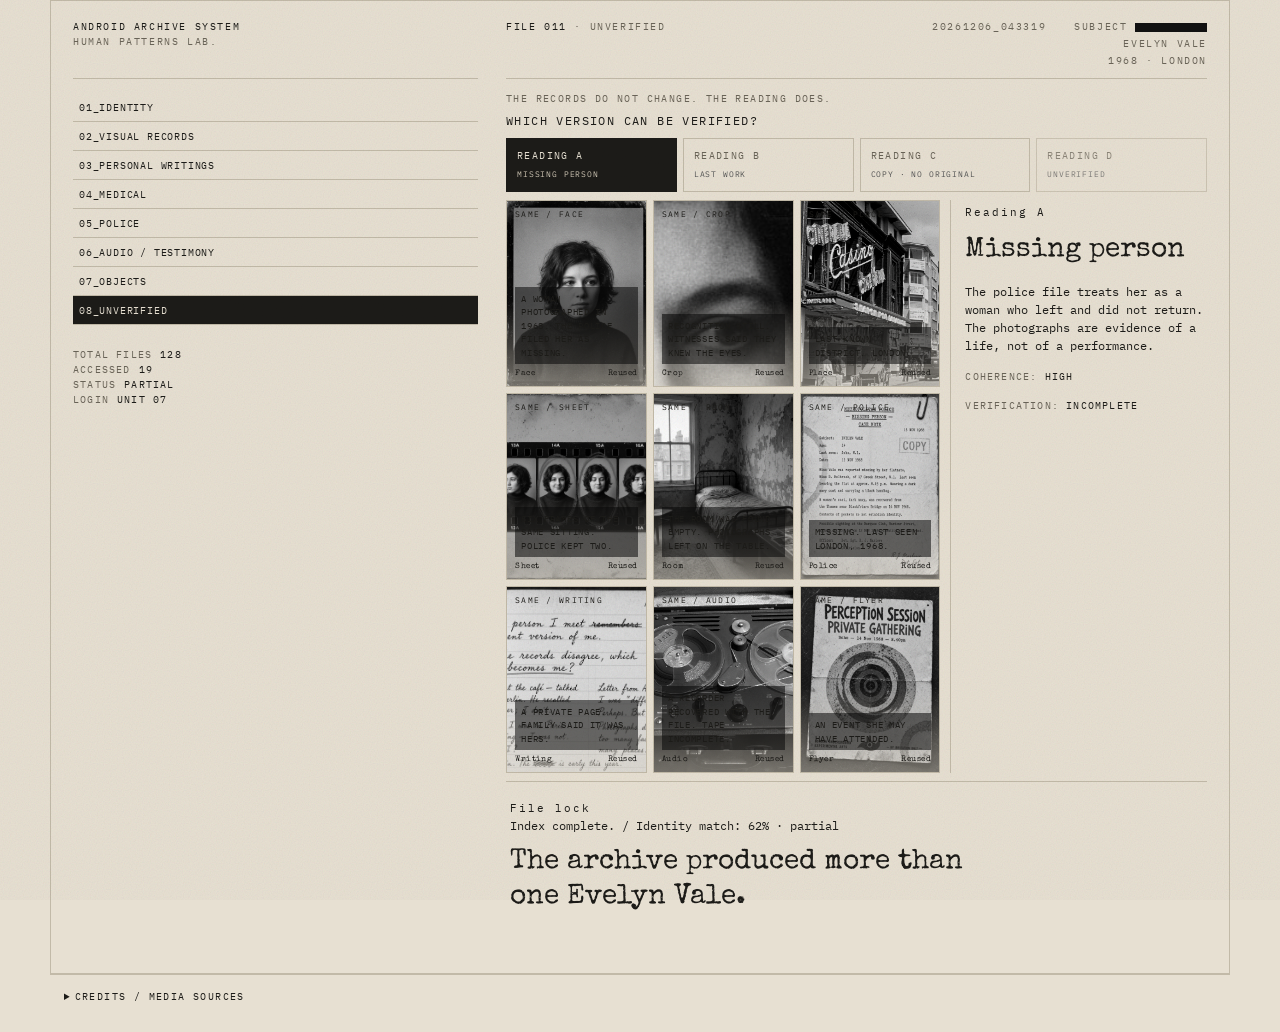
==== no-original.html @ 005a537e "Publish the Evelyn Vale 1968 archive in place of the old emotion protocol. Co-authored-by: Cursor <c" ====
<!DOCTYPE html>
<html lang="en">
  <head>
    <meta charset="UTF-8" />
    <meta name="viewport" content="width=device-width, initial-scale=1.0" />
    <title>FILE 011 — Unverified — Evelyn Vale</title>
    <link rel="preconnect" href="https://fonts.googleapis.com" />
    <link rel="preconnect" href="https://fonts.gstatic.com" crossorigin />
    <link
      href="https://fonts.googleapis.com/css2?family=Caveat:wght@500&family=IBM+Plex+Mono:wght@400;500&family=Special+Elite&display=swap"
      rel="stylesheet"
    />
    <link rel="stylesheet" href="css/style.css?v=7" />
  </head>
  <body class="page-none">
    <a class="skip" href="#main">Skip to unverified file</a>

    <main id="main" class="dossier">
      <header class="file-brand">
        <p>Android Archive System</p>
        <p>Human Patterns Lab.</p>
      </header>
      <header class="file-midhead">
        <p><span class="file-no">File 011</span> · Unverified</p>
        <p class="file-time" data-filestamp>20260921_000000</p>
      </header>
      <header class="file-righthead">
        <p>Subject <span class="redact" aria-hidden="true"></span></p>
        <p>Evelyn Vale</p>
        <p>1968 · London</p>
      </header>

      <nav class="file-nav" aria-label="Archive sections">
        <h1 class="visually-hidden">Unverified readings of Case 11, Evelyn Vale</h1>
        <ol>
          <li><a href="index.html">01_Identity</a></li>
          <li><a href="reconstruction.html#visual">02_Visual Records</a></li>
          <li><a href="reconstruction.html#writings">03_Personal Writings</a></li>
          <li><a href="reconstruction.html#medical">04_Medical</a></li>
          <li><a href="reconstruction.html#police">05_Police</a></li>
          <li><a href="reconstruction.html#audio">06_Audio / Testimony</a></li>
          <li><a href="reconstruction.html#objects">07_Objects</a></li>
          <li><a href="no-original.html" aria-current="page">08_Unverified</a></li>
        </ol>
        <dl class="file-meta">
          <div><dt>Total files</dt><dd>128</dd></div>
          <div><dt>Accessed</dt><dd>19</dd></div>
          <div><dt>Status</dt><dd>Partial</dd></div>
          <div><dt>Login</dt><dd>Unit 07</dd></div>
        </dl>
      </nav>

      <section class="memory-board" aria-label="Multiple readings of the same file">
        <p class="ask">
          The records do not change. The reading does.
          <strong>Which version can be verified?</strong>
        </p>

        <div class="paths" role="tablist" aria-label="File readings">
          <button type="button" class="path is-on" data-path="a" role="tab" aria-selected="true">
            Reading A
            <small>Missing person</small>
          </button>
          <button type="button" class="path" data-path="b" role="tab" aria-selected="false">
            Reading B
            <small>Last work</small>
          </button>
          <button type="button" class="path" data-path="c" role="tab" aria-selected="false">
            Reading C
            <small>Copy · no original</small>
          </button>
          <button type="button" class="path path--d" data-path="d" role="tab" aria-selected="false">
            Reading D
            <small>Unverified</small>
          </button>
        </div>

        <div class="same" data-same>
          <button type="button" class="shard" data-id="S-01" data-type="Portrait" data-a="A woman photographed in 1968. The police filed her as missing." data-b="A portrait used as a score. The sitting may have been the work." data-c="A print of a print. The first negative is not in the file." data-d="Identity match 62%. Partial. Not verified.">
            <span class="tag">Same / face</span>
            <img src="images/archive/evelyn-portrait.jpg" alt="The same 1968 identity portrait reused under every reading." />
            <span class="reading" data-reading></span>
            <span class="cap"><span>Face</span><span>Reused</span></span>
          </button>
          <button type="button" class="shard" data-id="S-02" data-type="Print crop" data-a="Recognition still. Witnesses said they knew the eyes." data-b="A crop from her own photograph. She may have chosen the frame." data-c="An optical sample. Not a gaze." data-d="Date confidence 69%. Partial.">
            <span class="tag">Same / crop</span>
            <img src="images/archive/evelyn-eye-r.jpg" alt="The same analog eye crop reused under every reading." />
            <span class="reading" data-reading></span>
            <span class="cap"><span>Crop</span><span>Reused</span></span>
          </button>
          <button type="button" class="shard" data-id="S-03" data-type="Place" data-a="Last known district. London." data-b="A street she used as a stage." data-c="A place attached to the file, not proven attached to her." data-d="Location filed. Presence unverified.">
            <span class="tag">Same / place</span>
            <img src="images/archive/london-street.jpg" alt="The same Soho street still reused under every reading." />
            <span class="reading" data-reading></span>
            <span class="cap"><span>Place</span><span>Reused</span></span>
          </button>
          <button type="button" class="shard" data-id="S-04" data-type="Contact sheet" data-a="Six frames of the same sitting. Police kept two." data-b="She circled the frames herself." data-c="Six copies. No original sitting confirmed." data-d="Source reliability mixed.">
            <span class="tag">Same / sheet</span>
            <img src="images/archive/contact-sheet.jpg" alt="Contact sheet of six analog frames, reused under every reading." />
            <span class="reading" data-reading></span>
            <span class="cap"><span>Sheet</span><span>Reused</span></span>
          </button>
          <button type="button" class="shard" data-id="S-05" data-type="Room still" data-a="The room was found empty. Photographs left on the table." data-b="The empty room is the last work." data-c="A room in the file. Occupancy not proven." data-d="Unverified. Do not close.">
            <span class="tag">Same / room</span>
            <img src="images/archive/empty-studio.jpg" alt="Empty room with scattered photographs, reused under every reading." />
            <span class="reading" data-reading></span>
            <span class="cap"><span>Room</span><span>Reused</span></span>
          </button>
          <button type="button" class="shard" data-id="S-06" data-type="Police note" data-a="Missing. Last seen London, 1968." data-b="The report is another audience." data-c="A form that names a woman the archive cannot hold." data-d="Record consistency 41%. Contradictory.">
            <span class="tag">Same / police</span>
            <img src="images/archive/police-report.jpg" alt="The same police note reused under every reading." />
            <span class="reading" data-reading></span>
            <span class="cap"><span>Police</span><span>Reused</span></span>
          </button>
          <button type="button" class="shard" data-id="S-07" data-type="Diary" data-a="A private page. Family said it was hers." data-b="Instructions, not a confession." data-c="Handwriting attributed. Not matched." data-d="Testimony conflict. Unresolved.">
            <span class="tag">Same / writing</span>
            <img src="images/archive/diary-page.jpg" alt="The same diary fragment reused under every reading." />
            <span class="reading" data-reading></span>
            <span class="cap"><span>Writing</span><span>Reused</span></span>
          </button>
          <button type="button" class="shard" data-id="S-08" data-type="Audio object" data-a="A recorder recovered with the file. Tape incomplete." data-b="She left the machine running." data-c="An object. Not a voice confirmed as hers." data-d="Source unverified.">
            <span class="tag">Same / audio</span>
            <img src="images/archive/tape-recorder.jpg" alt="Tape recorder filed as an audio object, reused under every reading." />
            <span class="reading" data-reading></span>
            <span class="cap"><span>Audio</span><span>Reused</span></span>
          </button>
          <button type="button" class="shard" data-id="S-09" data-type="Flyer" data-a="An event she may have attended." data-b="The notice of the last performance." data-c="Printed matter. Author unknown." data-d="Verification status: incomplete.">
            <span class="tag">Same / flyer</span>
            <img src="images/archive/event-flyer.jpg" alt="The same event flyer reused under every reading." />
            <span class="reading" data-reading></span>
            <span class="cap"><span>Flyer</span><span>Reused</span></span>
          </button>
        </div>

        <article class="model-copy" data-model>
          <h2>Reading A</h2>
          <p class="title">Missing person</p>
          <p data-model-body>
            The police file treats her as a woman who left and did not return. The photographs are evidence of a life, not of a performance.
          </p>
          <p class="stat">Coherence: <span>High</span></p>
          <p class="stat">Verification: <span>Incomplete</span></p>
        </article>

        <aside class="readout" data-readout hidden>
          <button type="button" class="readout-close">Close</button>
          <p class="readout-status" data-status></p>
          <div class="readout-body" data-body></div>
        </aside>

        <section class="reveal" data-reveal>
          <h2>File lock</h2>
          <p data-line="0">Waiting…</p>
          <p class="big" data-line="1" hidden>The archive produced more than one Evelyn Vale.</p>
          <p class="after" data-line="2" hidden>None can be verified as the original.</p>
          <p class="last" data-line="3" hidden>The subject can be indexed. The subject cannot yet be verified.</p>
          <p class="continue" data-line="4" hidden>
            <a href="index.html">Return → Identity</a>
          </p>
        </section>
      </section>
    </main>

    <footer class="site-footer dossier-foot">
      <details>
        <summary>Credits / media sources</summary>
        <p>The same historical fragments appear under every reading on purpose. Case 11 remains unverified.</p>
        <ul class="credits-list">
          <li>Portrait, contact sheet, diary, police note, flyer, empty room: project originals for fictional Case 11.</li>
          <li>Street: Old Compton Street, Soho, 1960 — Métneki János dr. / Fortepan, CC BY-SA 3.0.</li>
          <li>Tape recorder, c. 1960 — Daderot, Wisconsin Historical Museum, Wikimedia Commons, CC0 1.0.</li>
        </ul>
      </details>
    </footer>
    <script src="js/script.js?v=7"></script>
  </body>
</html>
---- css/style.css ----
/* CASE 11 — analog archive examined by a future unit. */

:root {
  --bg: #080808;
  --ink: #d8d4cc;
  --dim: #7a766e;
  --line: #1c1c1c;
  --paper: #cfc6b4;
  --cyan: #7aa8b0;
  --alert: #b45a4e;
  --sys: "IBM Plex Mono", ui-monospace, Menlo, monospace;
  --doc: "EB Garamond", "Times New Roman", serif;
  --type: "Special Elite", "Courier New", monospace;
}

*,
*::before,
*::after {
  box-sizing: border-box;
}

html {
  scroll-behavior: smooth;
}

body {
  margin: 0;
  min-height: 100vh;
  background: var(--bg);
  color: var(--ink);
  font-family: var(--sys);
  font-size: 12px;
  line-height: 1.5;
}

.page-archive,
.page-recon,
.page-none {
  --bg: #e7e0d2;
  --ink: #1c1b18;
  --dim: #6a6458;
  --line: #c2baa8;
  --cyan: #1c1b18;
  --alert: #2a2a2a;
  --hand: "Caveat", "Segoe Script", cursive;
  background: var(--bg);
  color: var(--ink);
}

.page-archive a,
.page-recon a,
.page-none a {
  color: var(--ink);
}

img {
  max-width: 100%;
  display: block;
}

a {
  color: var(--cyan);
  text-decoration: none;
}

a:hover {
  text-decoration: underline;
  text-underline-offset: 0.2em;
}

h1,
h2,
h3,
p,
ol,
ul,
figure {
  margin: 0;
}

.skip {
  position: absolute;
  left: -999px;
}

.skip:focus {
  left: 8px;
  top: 8px;
  z-index: 40;
  background: var(--bg);
  color: var(--cyan);
  padding: 6px;
}

.visually-hidden {
  position: absolute;
  width: 1px;
  height: 1px;
  overflow: hidden;
  clip: rect(0 0 0 0);
}

/* System chrome */
.aru {
  display: flex;
  flex-wrap: wrap;
  justify-content: space-between;
  align-items: baseline;
  gap: 8px 20px;
  padding: 8px 14px;
  border-bottom: 1px solid var(--line);
  font-size: 10px;
  letter-spacing: 0.18em;
  text-transform: uppercase;
  color: var(--dim);
}

.aru nav {
  display: flex;
  gap: 16px;
}

.aru nav a {
  color: var(--dim);
}

.aru nav a[aria-current="page"] {
  color: var(--cyan);
}

.dot {
  width: 5px;
  height: 5px;
  border-radius: 50%;
  background: var(--alert);
  display: inline-block;
}

.shell {
  display: grid;
  grid-template-columns: 200px minmax(0, 1fr);
  min-height: calc(100vh - 37px);
}

/* Persistent storyline */
.spine {
  margin: 0;
  padding: 22px 14px 40px 22px;
  border-right: 1px solid var(--line);
  list-style: none;
  font-size: 9px;
  letter-spacing: 0.16em;
  text-transform: uppercase;
  color: var(--dim);
}

.spine li {
  position: relative;
  margin: 0 0 0.95em;
  padding-left: 2px;
}

.spine li::before {
  content: "";
  position: absolute;
  left: -13px;
  top: 0.4em;
  width: 5px;
  height: 5px;
  border-radius: 50%;
  background: #2a2a2a;
}

.spine .is-done {
  color: var(--ink);
}

.spine .is-done::before {
  background: var(--cyan);
}

.spine .is-now {
  color: var(--cyan);
}

.spine .is-now::before {
  background: var(--cyan);
  box-shadow: 0 0 0 3px rgba(122, 168, 176, 0.16);
}

.spine .is-lock {
  opacity: 0.28;
}

.spine .is-lock::before {
  background: transparent;
  border: 1px solid #44555a;
}

.spine .fork {
  display: grid;
  grid-template-columns: 1fr;
  gap: 0.35em;
  margin: 0.8em 0 0.4em 10px;
}

.spine .fork li {
  margin: 0;
}

.page-none .spine .fork {
  margin-left: 6px;
}

.hint {
  display: none;
  position: absolute;
  left: 16px;
  top: 1.5em;
  z-index: 6;
  padding: 4px 6px;
  background: #0e0e0e;
  border: 1px solid #2a2a2a;
  color: var(--dim);
  letter-spacing: 0.14em;
  white-space: nowrap;
}

.spine .is-lock:hover .hint,
.spine .is-lock:focus-visible .hint {
  display: block;
}

/* Archive objects */
.shard {
  position: relative;
  display: block;
  width: 100%;
  height: 100%;
  padding: 0;
  margin: 0;
  border: 1px solid #1f1f1f;
  background: #0b0b0b;
  overflow: hidden;
  cursor: pointer;
  font: inherit;
  color: inherit;
  text-align: left;
}

.shard img {
  width: 100%;
  height: 100%;
  object-fit: cover;
}

.shard .tag,
.shard .cap {
  position: absolute;
  z-index: 2;
  pointer-events: none;
  font-size: 8px;
  letter-spacing: 0.16em;
  text-transform: uppercase;
  color: rgba(232, 228, 220, 0.78);
  text-shadow: 0 1px 8px #000;
}

.shard .tag {
  top: 7px;
  left: 8px;
  color: var(--cyan);
}

.shard .cap {
  left: 8px;
  right: 8px;
  bottom: 7px;
  display: flex;
  justify-content: space-between;
  font-family: var(--type);
  letter-spacing: 0.06em;
  text-transform: none;
  color: var(--paper);
}

.shard::after {
  content: "";
  position: absolute;
  inset: 0;
  background: linear-gradient(to top, rgba(0, 0, 0, 0.55), transparent 42%);
  pointer-events: none;
}

.shard.is-on {
  border-color: rgba(122, 168, 176, 0.55);
  z-index: 5;
}

.paper img {
  object-fit: cover;
  background: #d9d0be;
}

/* Floating annotation */
.readout {
  position: absolute;
  z-index: 12;
  width: min(300px, 84vw);
  padding: 14px 14px 16px;
  background: rgba(8, 8, 8, 0.94);
  border: 1px solid rgba(122, 168, 176, 0.28);
  color: var(--ink);
}

.readout[hidden] {
  display: none;
}

.readout--right {
  right: 18px;
  top: 18%;
}

.readout--left {
  left: 18px;
  top: 22%;
}

.readout-close {
  position: absolute;
  top: 8px;
  right: 8px;
  font-family: var(--sys);
  font-size: 9px;
  letter-spacing: 0.16em;
  text-transform: uppercase;
  color: var(--dim);
  background: transparent;
  border: 0;
  cursor: pointer;
}

.readout-status {
  min-height: 1.4em;
  font-size: 10px;
  letter-spacing: 0.16em;
  text-transform: uppercase;
  color: var(--cyan);
}

.readout-body {
  margin-top: 10px;
  font-size: 11px;
}

.readout-body p {
  margin-top: 0.5em;
}

.readout-body .meta {
  color: var(--dim);
  letter-spacing: 0.12em;
  text-transform: uppercase;
  font-size: 9px;
}

.readout-body .meta span {
  color: var(--ink);
}

.readout-body .quote {
  font-family: var(--doc);
  font-size: 15px;
  font-style: italic;
  color: var(--paper);
  letter-spacing: 0;
  text-transform: none;
}

.readout-body .warn {
  color: var(--alert);
  letter-spacing: 0.14em;
  text-transform: uppercase;
  font-size: 10px;
}

.cursor {
  display: inline-block;
  color: var(--cyan);
  animation: blink 1.15s steps(1) infinite;
}

@keyframes blink {
  50% {
    opacity: 0;
  }
}

/* PAGE 1 — ARCHIVE : stable 12-col catalog */
.page-archive .catalog {
  position: relative;
  display: grid;
  grid-template-columns: repeat(12, minmax(0, 1fr));
  grid-auto-rows: minmax(92px, auto);
  gap: 3px;
  padding: 10px 12px 28px;
}

.ident {
  grid-column: 1 / -1;
  display: grid;
  grid-template-columns: minmax(0, 1.1fr) minmax(0, 1.4fr);
  gap: 18px 28px;
  padding: 8px 8px 18px;
  border-bottom: 1px solid var(--line);
  margin-bottom: 8px;
}

.ident h2 {
  font-family: var(--sys);
  font-size: 11px;
  font-weight: 400;
  letter-spacing: 0.22em;
  color: var(--cyan);
}

.ident .name {
  margin-top: 8px;
  font-family: var(--doc);
  font-size: 42px;
  font-weight: 500;
  letter-spacing: 0.04em;
  color: #eeeae2;
}

.ident .file {
  margin-top: 8px;
  color: var(--dim);
  letter-spacing: 0.12em;
  text-transform: uppercase;
  font-size: 10px;
}

.ident .sys-copy {
  max-width: 420px;
}

.ident .sys-copy p + p {
  margin-top: 0.75em;
}

.counts {
  margin-top: 10px;
  color: var(--cyan);
  letter-spacing: 0.1em;
  text-transform: uppercase;
  font-size: 10px;
}

.a-portrait {
  grid-column: 1 / 4;
  grid-row: span 5;
}

.a-contact {
  grid-column: 4 / 8;
  grid-row: span 3;
}

.a-eye {
  grid-column: 8 / 10;
  grid-row: span 3;
}

.a-street {
  grid-column: 10 / 13;
  grid-row: span 3;
}

.note-assume {
  grid-column: 4 / 8;
  grid-row: span 2;
  padding: 12px 10px;
  color: var(--dim);
}

.note-assume h2,
.note-index h2,
.note-end h2 {
  font-size: 10px;
  font-weight: 400;
  letter-spacing: 0.18em;
  text-transform: uppercase;
  color: var(--cyan);
  margin-bottom: 8px;
}

.a-ticket {
  grid-column: 8 / 10;
  grid-row: span 2;
}

.a-diary {
  grid-column: 10 / 13;
  grid-row: span 3;
}

.a-medical {
  grid-column: 1 / 4;
  grid-row: span 4;
}

.a-police {
  grid-column: 4 / 7;
  grid-row: span 4;
}

.a-flyer {
  grid-column: 7 / 10;
  grid-row: span 4;
}

.a-film {
  grid-column: 10 / 13;
  grid-row: span 3;
}

.a-tape {
  grid-column: 1 / 3;
  grid-row: span 3;
}

.a-match {
  grid-column: 3 / 5;
  grid-row: span 3;
}

.a-hand {
  grid-column: 5 / 8;
  grid-row: span 3;
}

.a-room {
  grid-column: 8 / 11;
  grid-row: span 3;
}

.a-later {
  grid-column: 11 / 13;
  grid-row: span 3;
}

.note-index {
  grid-column: 1 / 7;
  padding: 16px 8px 8px;
}

.note-end {
  grid-column: 7 / 13;
  padding: 16px 8px 8px;
}

.continue {
  margin-top: 14px;
  letter-spacing: 0.16em;
  text-transform: uppercase;
  font-size: 10px;
}

/* PAGE 2 — RECONSTRUCTION : 14-col overlapping night */
.page-recon .shell {
  grid-template-columns: 188px minmax(0, 1fr);
}

.page-recon .night {
  position: relative;
  display: grid;
  grid-template-columns: repeat(14, minmax(0, 1fr));
  grid-template-rows: repeat(34, minmax(0, 1fr));
  height: calc(100vh - 37px);
  min-height: 680px;
  padding: 8px 12px 10px;
}

.sys-live {
  grid-column: 1 / 10;
  grid-row: 1 / span 2;
  align-self: end;
  color: var(--cyan);
  letter-spacing: 0.18em;
  text-transform: uppercase;
  font-size: 10px;
}

.sys-live strong {
  display: block;
  margin-top: 4px;
  font-weight: 400;
  color: var(--ink);
  font-size: 13px;
}

.clockline {
  grid-column: 1 / -1;
  grid-row: 3 / span 3;
  z-index: 2;
  display: flex;
  flex-wrap: wrap;
  gap: 2px 16px;
  align-content: start;
  border-left: 0;
  border-bottom: 1px solid rgba(122, 168, 176, 0.2);
  padding: 6px 4px 8px;
  margin: 0;
  list-style: none;
  font-size: 9px;
  letter-spacing: 0.12em;
  text-transform: uppercase;
  color: var(--dim);
}

.clockline li {
  list-style: none;
  margin: 0;
}

.clockline .t {
  color: var(--cyan);
}

.r-flyer {
  grid-column: 1 / 4;
  grid-row: 7 / span 8;
  transform: rotate(-1deg);
}

.r-ticket {
  grid-column: 4 / 7;
  grid-row: 7 / span 6;
}

.r-coat {
  grid-column: 9 / 13;
  grid-row: 7 / span 9;
  transform: rotate(0.8deg);
}

.r-hand {
  grid-column: 12 / 15;
  grid-row: 12 / span 7;
}

.r-wit-a {
  grid-column: 1 / 4;
  grid-row: 16 / span 8;
}

.r-wit-b {
  grid-column: 4 / 7;
  grid-row: 16 / span 8;
  border-color: rgba(180, 90, 78, 0.35);
}

.r-map {
  grid-column: 8 / 12;
  grid-row: 16 / span 8;
}

.r-room {
  grid-column: 12 / 15;
  grid-row: 20 / span 8;
}

.r-diary {
  grid-column: 1 / 5;
  grid-row: 25 / span 8;
}

.r-letter {
  grid-column: 5 / 8;
  grid-row: 26 / span 7;
}

.r-medical {
  grid-column: 8 / 12;
  grid-row: 25 / span 8;
}

.r-police {
  grid-column: 12 / 15;
  grid-row: 29 / span 5;
}

.hypo {
  grid-column: 8 / 13;
  grid-row: 33 / span 2;
  color: var(--dim);
  letter-spacing: 0.14em;
  text-transform: uppercase;
  font-size: 9px;
  align-self: center;
}

.hypo span {
  color: var(--cyan);
  opacity: 0.45;
  margin-right: 12px;
}

.recon-end {
  padding: 18px 18px 8px;
}

.recon-end h2 {
  font-size: 11px;
  font-weight: 400;
  letter-spacing: 0.16em;
  text-transform: uppercase;
  color: var(--alert);
  margin-bottom: 8px;
}

.recon-end p {
  max-width: 420px;
  color: var(--dim);
}

/* PAGE 3 — NO ORIGINAL : 4-track unstable grid */
.page-none .shell {
  grid-template-columns: 200px minmax(0, 1fr);
}

.page-none .forked {
  position: relative;
  display: grid;
  grid-template-columns: repeat(12, minmax(0, 1fr));
  grid-template-rows: auto auto minmax(220px, 1fr) auto;
  gap: 10px 8px;
  padding: 12px 14px 24px;
}

.ask {
  grid-column: 1 / -1;
  color: var(--dim);
  letter-spacing: 0.14em;
  text-transform: uppercase;
  font-size: 10px;
}

.ask strong {
  display: block;
  margin-top: 6px;
  color: var(--ink);
  font-size: 12px;
  font-weight: 400;
}

.paths {
  grid-column: 1 / -1;
  display: grid;
  grid-template-columns: repeat(4, minmax(0, 1fr));
  gap: 6px;
}

.path {
  padding: 10px 10px 12px;
  border: 1px solid #222;
  background: transparent;
  color: var(--dim);
  font-family: var(--sys);
  font-size: 10px;
  letter-spacing: 0.14em;
  text-transform: uppercase;
  text-align: left;
  cursor: pointer;
}

.path small {
  display: block;
  margin-top: 6px;
  color: #555;
  letter-spacing: 0.1em;
}

.path.is-on {
  border-color: rgba(122, 168, 176, 0.5);
  color: var(--cyan);
}

.path.is-on small {
  color: var(--ink);
}

.path--d {
  opacity: 0.72;
}

.same {
  grid-column: 1 / 8;
  display: grid;
  grid-template-columns: repeat(5, minmax(0, 1fr));
  grid-template-rows: repeat(2, minmax(140px, 1fr));
  gap: 4px;
}

.same .shard .reading {
  position: absolute;
  left: 8px;
  right: 8px;
  bottom: 22px;
  z-index: 3;
  font-size: 9px;
  letter-spacing: 0.08em;
  text-transform: uppercase;
  color: var(--cyan);
  pointer-events: none;
  background: rgba(8, 8, 8, 0.55);
  padding: 5px 6px;
}

.model-copy {
  grid-column: 8 / 13;
  padding: 8px 8px 0 16px;
  border-left: 1px solid var(--line);
}

.model-copy h2 {
  font-size: 11px;
  font-weight: 400;
  letter-spacing: 0.18em;
  color: var(--cyan);
}

.model-copy .title {
  margin: 8px 0 12px;
  font-family: var(--doc);
  font-size: 28px;
  color: #eeeae2;
}

.model-copy p + p {
  margin-top: 0.8em;
}

.model-copy .stat {
  margin-top: 14px;
  color: var(--dim);
  letter-spacing: 0.12em;
  text-transform: uppercase;
  font-size: 10px;
}

.model-copy .stat span {
  color: var(--ink);
}

.reveal {
  grid-column: 1 / -1;
  padding: 28px 4px 8px;
  min-height: 180px;
}

.reveal h2 {
  font-size: 11px;
  font-weight: 400;
  letter-spacing: 0.18em;
  color: var(--cyan);
}

.reveal .big {
  margin-top: 10px;
  font-family: var(--doc);
  font-size: 28px;
  line-height: 1.25;
  max-width: 18em;
  color: #eeeae2;
}

.reveal .after {
  margin-top: 16px;
  color: var(--alert);
  letter-spacing: 0.14em;
  text-transform: uppercase;
}

.reveal .last {
  margin-top: 18px;
  max-width: 22em;
  font-family: var(--doc);
  font-size: 18px;
  color: var(--paper);
}

/* Footer */
.site-footer {
  padding: 14px 14px 28px;
  border-top: 1px solid var(--line);
  font-size: 10px;
  color: var(--dim);
}

.site-footer summary {
  cursor: pointer;
  letter-spacing: 0.14em;
  text-transform: uppercase;
  color: var(--ink);
}

.credits-list {
  margin: 10px 0 0;
  padding-left: 1.1em;
  max-width: 720px;
}

.credits-list li {
  margin: 0.45em 0;
}

/* PAGE 1 — scanned dossier */
.page-archive {
  position: relative;
}

.page-archive::before,
.page-recon::before,
.page-none::before {
  content: "";
  position: fixed;
  inset: 0;
  pointer-events: none;
  z-index: 20;
  opacity: 0.22;
  mix-blend-mode: multiply;
  background-image: url("data:image/svg+xml;utf8,<svg xmlns='http://www.w3.org/2000/svg' width='140' height='140'><filter id='n'><feTurbulence type='fractalNoise' baseFrequency='0.85' numOctaves='2' stitchTiles='stitch'/></filter><rect width='100%' height='100%' filter='url(%23n)' opacity='0.55'/></svg>");
}

.access {
  position: fixed;
  inset: 0;
  z-index: 30;
  display: flex;
  align-items: center;
  justify-content: center;
  background: #e7e0d2;
  font-size: 12px;
  letter-spacing: 0.22em;
  text-transform: uppercase;
}

.access[hidden] {
  display: none;
}

.dossier {
  position: relative;
  z-index: 1;
  display: grid;
  grid-template-columns: minmax(200px, 0.85fr) minmax(0, 1.55fr) minmax(230px, 1fr);
  grid-template-rows: auto 1fr;
  align-items: start;
  column-gap: 28px;
  row-gap: 10px;
  max-width: 1180px;
  min-height: calc(100vh - 52px);
  margin: 0 auto;
  padding: 18px 22px 12px;
  border: 1px solid var(--line);
}

.file-brand,
.file-midhead,
.file-righthead {
  font-size: 10px;
  letter-spacing: 0.16em;
  text-transform: uppercase;
  color: var(--dim);
}

.file-brand p:first-child {
  color: var(--ink);
}

.file-midhead,
.file-righthead {
  display: flex;
  justify-content: space-between;
  align-items: baseline;
  gap: 12px;
}

.file-righthead {
  flex-direction: column;
  align-items: flex-end;
  gap: 2px;
  text-align: right;
}

.file-no {
  color: var(--ink);
}

.file-nav {
  border-top: 1px solid var(--line);
  padding-top: 14px;
}

.file-nav ol {
  list-style: none;
  padding: 0;
  margin: 0 0 22px;
  font-size: 10px;
  letter-spacing: 0.08em;
  text-transform: uppercase;
}

.file-nav li {
  margin: 0;
  border-bottom: 1px solid var(--line);
}

.file-nav a {
  display: block;
  padding: 7px 8px 6px 6px;
  transition: transform 0.35s ease, background 0.35s ease;
}

.file-nav a:hover {
  text-decoration: underline;
  text-underline-offset: 0.25em;
  transform: translateX(2px);
}

.file-nav a[aria-current="page"] {
  background: #1c1b18;
  color: #e7e0d2;
  text-decoration: none;
}

.thumb-grid {
  display: grid;
  grid-template-columns: 1fr 1fr;
  gap: 3px;
  max-width: 168px;
  margin: 8px 0 18px;
}

.thumb-grid img {
  width: 100%;
  height: 52px;
  object-fit: cover;
  filter: grayscale(1) contrast(1.05);
}

.file-meta {
  font-size: 10px;
  letter-spacing: 0.12em;
  text-transform: uppercase;
  color: var(--dim);
}

.file-meta div {
  display: flex;
  gap: 8px;
}

.file-meta dt {
  font-weight: 400;
}

.file-meta dd {
  margin: 0;
  color: var(--ink);
}

.file-subject {
  position: relative;
  border-top: 1px solid var(--line);
  padding-top: 12px;
}

.portrait-wrap {
  position: relative;
  display: grid;
  grid-template-columns: minmax(0, 1fr) 108px;
  gap: 8px;
}

.portrait {
  position: relative;
  margin: 0;
  overflow: visible;
}

.portrait::after {
  content: "";
  position: absolute;
  inset: 0;
  background: repeating-linear-gradient(
    to bottom,
    transparent 0 2px,
    rgba(231, 224, 210, 0.08) 2px 3px
  );
  pointer-events: none;
}

.scan-box {
  position: absolute;
  left: 36%;
  top: 36%;
  width: 28%;
  padding: 4px 5px 3px;
  border: 1px solid rgba(255, 255, 255, 0.7);
  color: rgba(255, 255, 255, 0.86);
  font-size: 7px;
  letter-spacing: 0.12em;
  text-transform: uppercase;
  text-shadow: 0 1px 2px #000;
}

.scan-box small {
  display: block;
  font-size: 7px;
}

.eye-stack {
  display: flex;
  flex-direction: column;
  gap: 4px;
}

.eye-stack img {
  width: 100%;
  height: 88px;
  object-fit: cover;
  filter: grayscale(1) contrast(1.1);
  border: 1px solid var(--line);
}

.hand {
  font-family: var(--hand);
  font-size: 22px;
  letter-spacing: 0.02em;
  text-transform: none;
  color: #3a3a3a;
}

.portrait .hand {
  position: absolute;
  right: 8px;
  bottom: 14px;
  z-index: 3;
  transform: rotate(-8deg);
  pointer-events: none;
}

.subject-id {
  margin-top: 12px;
  font-size: 10px;
  letter-spacing: 0.12em;
  text-transform: uppercase;
}

.subject-id div {
  display: grid;
  grid-template-columns: 108px 1fr;
  gap: 8px;
}

.subject-id dt {
  font-weight: 400;
  color: var(--dim);
}

.subject-id dd {
  margin: 0;
}

.redact {
  display: inline-block;
  width: 72px;
  height: 9px;
  background: #111;
  vertical-align: middle;
}

.redact.short {
  width: 38px;
}

.redact-row {
  margin: 8px 0 10px;
}

.file-subject blockquote {
  margin: 0;
  max-width: 22em;
  font-family: var(--type);
  font-size: 13px;
  line-height: 1.45;
  color: #2a2a2a;
}

.file-subject::after {
  content: "";
  display: table;
  clear: both;
}

.print-mark {
  float: right;
  width: 88px;
  margin: 8px 0 0 12px;
  opacity: 0.85;
}

.print-mark img {
  width: 100%;
  filter: grayscale(1) contrast(1.2);
}

.print-mark figcaption {
  font-size: 8px;
  letter-spacing: 0.14em;
  text-transform: uppercase;
  color: var(--dim);
}

.file-log {
  border-top: 1px solid var(--line);
  padding-top: 12px;
  font-size: 10px;
  letter-spacing: 0.08em;
}

.file-log h2 {
  font-size: 10px;
  font-weight: 400;
  letter-spacing: 0.18em;
  text-transform: uppercase;
  margin-bottom: 8px;
}

.file-log ol {
  list-style: none;
  padding: 0;
  margin: 0 0 16px;
}

.file-log li {
  display: grid;
  grid-template-columns: 64px 1fr;
  gap: 8px;
  margin: 0 0 0.35em;
  color: var(--dim);
}

.file-log table {
  width: 100%;
  border-collapse: collapse;
  margin-bottom: 12px;
}

.file-log th,
.file-log td {
  font-weight: 400;
  text-align: left;
  padding: 2px 0;
  letter-spacing: 0.1em;
  text-transform: uppercase;
}

.file-log th {
  color: var(--dim);
  width: 52%;
}

.file-log td:last-child {
  color: var(--dim);
}

.file-log .note {
  margin: 0 0 12px;
  padding-top: 8px;
  border-top: 1px solid var(--line);
  color: var(--dim);
  letter-spacing: 0.06em;
  text-transform: uppercase;
  font-size: 9px;
  line-height: 1.55;
}

.place-row {
  display: grid;
  grid-template-columns: 1fr 1fr;
  gap: 6px;
}

.place-row img {
  width: 100%;
  height: 78px;
  object-fit: cover;
  filter: grayscale(1) contrast(1.05);
}

.place-row .hand {
  font-size: 16px;
  margin-top: -22px;
  margin-left: 8px;
}

.missing {
  margin-top: 10px;
  letter-spacing: 0.12em;
  text-transform: uppercase;
  color: var(--dim);
}

.missing .hand.quiet {
  display: block;
  margin-top: 4px;
  font-size: 16px;
  letter-spacing: 0;
  text-transform: none;
}

.dossier-foot {
  max-width: 1180px;
  margin: 0 auto;
  border-top-color: var(--line);
}

.page-recon .readout,
.page-none .readout {
  background: rgba(231, 224, 210, 0.96);
  border: 1px solid #1c1b18;
  color: #1c1b18;
}

.page-recon .readout-status,
.page-none .readout-status {
  color: #1c1b18;
}

.page-recon .dossier,
.page-none .dossier {
  grid-template-columns: minmax(200px, 0.75fr) minmax(0, 1fr) auto;
  grid-template-rows: auto 1fr;
}

.page-recon .file-brand,
.page-none .file-brand {
  grid-column: 1;
  grid-row: 1;
}

.page-recon .file-midhead,
.page-none .file-midhead {
  grid-column: 2;
  grid-row: 1;
}

.page-recon .file-righthead,
.page-none .file-righthead {
  grid-column: 3;
  grid-row: 1;
  justify-self: end;
}

.page-recon .file-nav,
.page-none .file-nav {
  grid-column: 1;
  grid-row: 2;
}

.clip-board,
.memory-board {
  grid-column: 2 / 4;
  grid-row: 2;
  position: relative;
  border-top: 1px solid var(--line);
  padding-top: 12px;
}

.clip-board {
  display: grid;
  grid-template-columns: repeat(12, minmax(0, 1fr));
  grid-auto-rows: minmax(56px, auto);
  gap: 8px;
}

.clip-board .shard,
.memory-board .shard {
  background: transparent;
  border: 1px solid var(--line);
  opacity: 1;
}

.clip-board .shard img,
.memory-board .shard img {
  filter: grayscale(1) contrast(1.06);
}

.clip-board .shard .tag,
.clip-board .shard .cap,
.memory-board .shard .tag,
.memory-board .shard .cap {
  color: #1c1b18;
  text-shadow: none;
}

.clip-board .shard::after,
.memory-board .shard::after {
  background: linear-gradient(to top, rgba(231, 224, 210, 0.5), transparent 46%);
}

.c-port { grid-column: 1 / 6; grid-row: span 7; }
.c-eye1 { grid-column: 6 / 9; grid-row: span 3; }
.c-eye2 { grid-column: 9 / 13; grid-row: span 3; }
.c-note { grid-column: 6 / 13; grid-row: span 4; padding: 10px 12px; }
.c-cell1 { grid-column: 1 / 3; grid-row: span 3; }
.c-cell2 { grid-column: 3 / 5; grid-row: span 3; }
.c-cell3 { grid-column: 5 / 7; grid-row: span 3; }
.c-cell4 { grid-column: 7 / 9; grid-row: span 3; }
.c-city { grid-column: 9 / 13; grid-row: span 3; }
.c-conf { grid-column: 1 / 5; grid-row: span 4; padding: 10px 12px; }
.c-print { grid-column: 5 / 8; grid-row: span 4; }
.c-miss { grid-column: 8 / 13; grid-row: span 4; padding: 10px 12px; }

.clip-board.is-filtered > .shard:not(.is-in),
.clip-board.is-filtered > .c-note,
.clip-board.is-filtered > .c-conf,
.clip-board.is-filtered > .c-miss {
  display: none;
}

.clip-board.is-filtered > .shard.is-in {
  display: block;
  grid-column: span 6;
  grid-row: span 8;
}

.clip-board.is-filtered > .shard.is-in img {
  width: 100%;
  height: 100%;
  min-height: 240px;
  object-fit: cover;
}

.clip-board.is-filtered > .c-folder {
  display: block;
  grid-column: span 6;
  grid-row: span 5;
  padding: 12px 14px;
}

.paper-note h2 {
  font-size: 10px;
  font-weight: 400;
  letter-spacing: 0.16em;
  text-transform: uppercase;
  margin-bottom: 8px;
}

.paper-note p + p {
  margin-top: 0.7em;
}

.paper-note .hand {
  display: block;
  margin-top: 10px;
  font-size: 20px;
}

.memory-board {
  display: grid;
  grid-template-columns: repeat(8, minmax(0, 1fr));
  gap: 8px 10px;
}

.memory-board .ask {
  grid-column: 1 / -1;
  color: var(--dim);
}

.memory-board .ask strong {
  color: var(--ink);
}

.memory-board .paths {
  grid-column: 1 / -1;
  display: grid;
  grid-template-columns: repeat(4, 1fr);
  gap: 6px;
}

.page-none .path {
  border: 1px solid var(--line);
  background: transparent;
  color: var(--dim);
}

.page-none .path.is-on {
  background: #1c1b18;
  color: #e7e0d2;
  border-color: #1c1b18;
}

.page-none .path.is-on small {
  color: #cfc6b4;
}

.memory-board .same {
  grid-column: 1 / 6;
  display: grid;
  grid-template-columns: repeat(3, minmax(0, 1fr));
  grid-auto-rows: minmax(130px, 1fr);
  gap: 6px;
}

.memory-board .reading {
  background: rgba(231, 224, 210, 0.82);
  color: #1c1b18;
  text-shadow: none;
}

.memory-board .model-copy {
  grid-column: 6 / 9;
  border-left: 1px solid var(--line);
  padding: 4px 0 0 14px;
}

.page-none .model-copy h2,
.page-none .reveal h2,
.page-none .reveal .after {
  color: var(--ink);
}

.page-none .model-copy .title,
.page-none .reveal .big,
.page-none .reveal .last {
  font-family: var(--type);
  color: var(--ink);
}

.memory-board .reveal {
  grid-column: 1 / -1;
  padding-top: 18px;
  border-top: 1px solid var(--line);
}

.scan-shift {
  animation: scan-jitter 11s steps(2, end) infinite;
}

@keyframes scan-jitter {
  0%,
  86%,
  100% {
    transform: translate(0, 0);
  }
  88% {
    transform: translate(1px, 0);
  }
  91% {
    transform: translate(-1px, 1px);
  }
  94% {
    transform: translate(0, -1px);
  }
}

@media (prefers-reduced-motion: reduce) {
  .cursor,
  .scan-shift {
    animation: none;
  }
}

@media (max-width: 980px) {
  .shell,
  .page-recon .shell,
  .page-none .shell {
    grid-template-columns: 1fr;
  }

  .spine {
    border-right: 0;
    border-bottom: 1px solid var(--line);
    display: flex;
    flex-wrap: wrap;
    gap: 8px 16px;
    padding: 12px 14px;
  }

  .spine li {
    margin: 0;
  }

  .spine .fork {
    display: contents;
  }

  .page-archive .catalog,
  .page-none .forked {
    grid-template-columns: repeat(6, 1fr);
  }

  .dossier {
    grid-template-columns: 1fr;
    min-height: 0;
  }

  .page-recon .dossier,
  .page-none .dossier {
    grid-template-columns: 1fr;
  }

  .page-recon .file-brand,
  .page-none .file-brand,
  .page-recon .file-midhead,
  .page-none .file-midhead,
  .page-recon .file-righthead,
  .page-none .file-righthead,
  .page-recon .file-nav,
  .page-none .file-nav,
  .clip-board,
  .memory-board {
    grid-column: 1;
    grid-row: auto;
  }

  .print-mark {
    position: static;
    margin-top: 16px;
  }

  .ident {
    grid-template-columns: 1fr;
  }

  .a-portrait,
  .a-contact,
  .a-eye,
  .a-street,
  .a-ticket,
  .a-diary,
  .a-medical,
  .a-police,
  .a-flyer,
  .a-film,
  .a-tape,
  .a-match,
  .a-hand,
  .a-room,
  .a-later,
  .note-assume,
  .note-index,
  .note-end {
    grid-column: span 3;
    grid-row: auto;
    min-height: 180px;
  }

  .page-recon .night {
    height: auto;
    grid-template-rows: none;
    grid-auto-rows: 18px;
  }

  .paths {
    grid-template-columns: 1fr 1fr;
  }

  .same,
  .model-copy {
    grid-column: 1 / -1;
  }
}
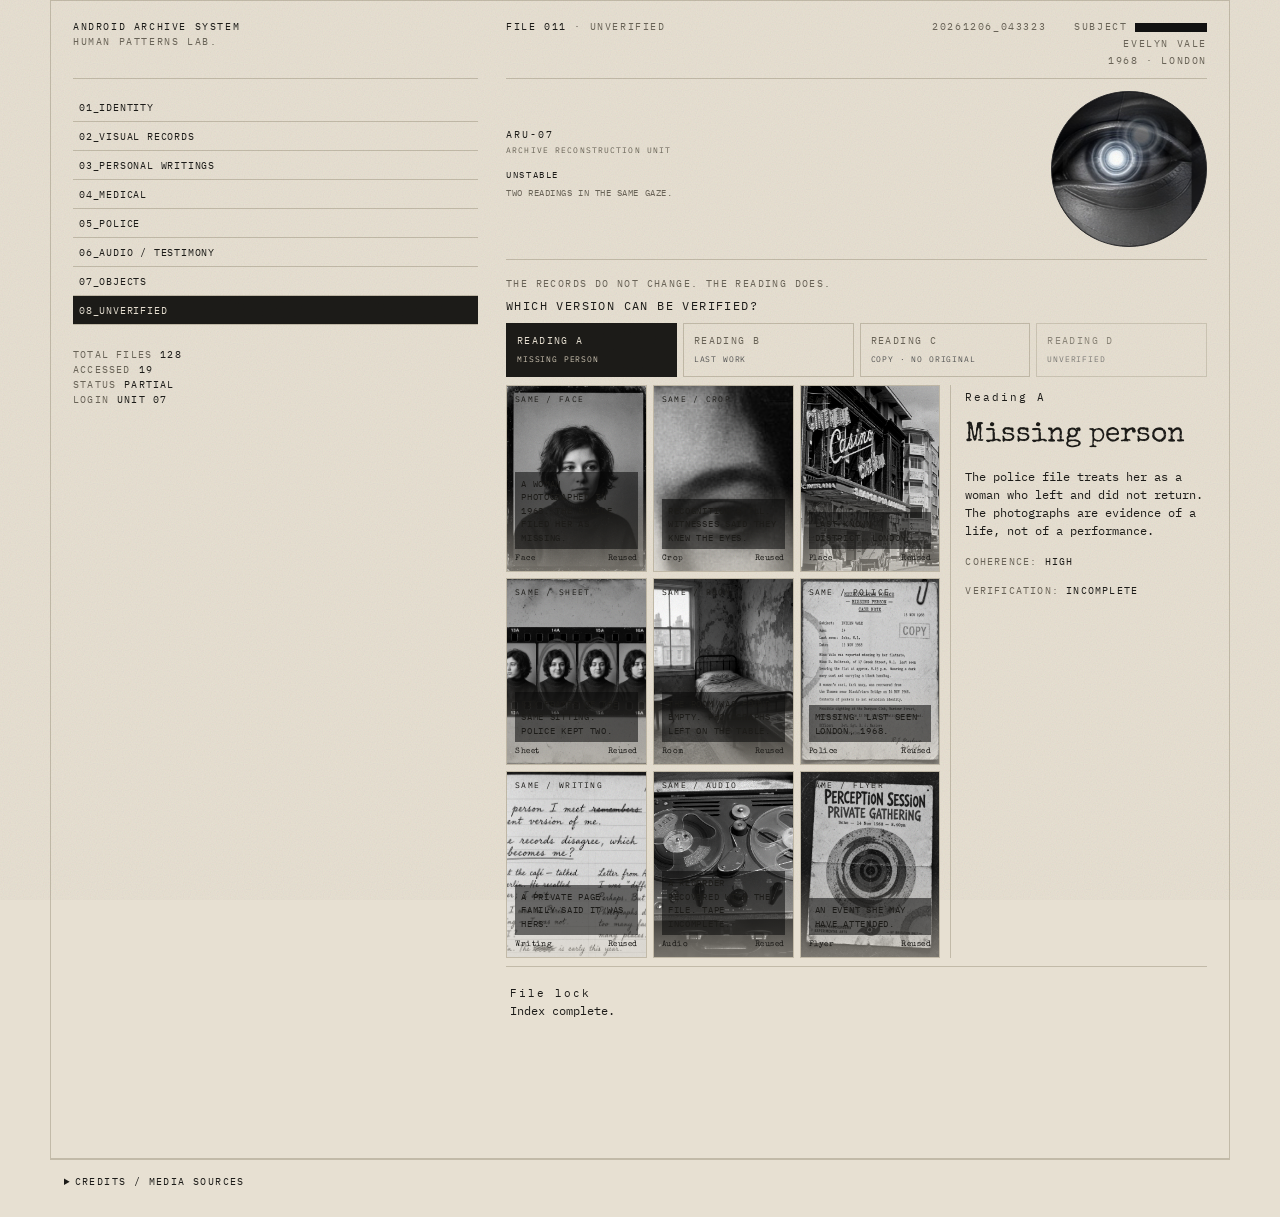
==== commit fcfff027: "Give ARU-07 a living optical eye that tracks the archive. Co-authored-by: Cursor <cursoragent@cursor" ====
--- a/no-original.html
+++ b/no-original.html
@@ -10,7 +10,7 @@
       href="https://fonts.googleapis.com/css2?family=Caveat:wght@500&family=IBM+Plex+Mono:wght@400;500&family=Special+Elite&display=swap"
       rel="stylesheet"
     />
-    <link rel="stylesheet" href="css/style.css?v=7" />
+    <link rel="stylesheet" href="css/style.css?v=9" />
   </head>
   <body class="page-none">
     <a class="skip" href="#main">Skip to unverified file</a>
@@ -51,6 +51,30 @@
       </nav>
 
       <section class="memory-board" aria-label="Multiple readings of the same file">
+        <aside class="unit unit--judge" data-unit data-mode="judge" aria-label="Archive Reconstruction Unit ARU-07">
+          <div class="unit-copy">
+            <p class="unit-id">ARU-07</p>
+            <p class="unit-name">Archive Reconstruction Unit</p>
+            <p class="unit-state" data-unit-state>Lock failed</p>
+            <p class="unit-line" data-unit-line>The eye cannot hold one original.</p>
+          </div>
+          <div class="optic optic--split" data-optic>
+            <img
+              class="optic-ball"
+              data-ball
+              src="images/unit/aru-07-optic.jpg"
+              alt="ARU-07 optical eye, unable to lock on a single identity."
+            />
+            <img
+              class="optic-ball optic-ball--ghost"
+              data-ball-b
+              src="images/unit/aru-07-optic.jpg"
+              alt=""
+              aria-hidden="true"
+            />
+            <span class="optic-lid" data-lid aria-hidden="true"></span>
+          </div>
+        </aside>
         <p class="ask">
           The records do not change. The reading does.
           <strong>Which version can be verified?</strong>
@@ -166,12 +190,13 @@
         <summary>Credits / media sources</summary>
         <p>The same historical fragments appear under every reading on purpose. Case 11 remains unverified.</p>
         <ul class="credits-list">
+          <li>ARU-07 still: generated portrait of the unit, unable to lock a single original.</li>
           <li>Portrait, contact sheet, diary, police note, flyer, empty room: project originals for fictional Case 11.</li>
           <li>Street: Old Compton Street, Soho, 1960 — Métneki János dr. / Fortepan, CC BY-SA 3.0.</li>
           <li>Tape recorder, c. 1960 — Daderot, Wisconsin Historical Museum, Wikimedia Commons, CC0 1.0.</li>
         </ul>
       </details>
     </footer>
-    <script src="js/script.js?v=7"></script>
+    <script src="js/script.js?v=9"></script>
   </body>
 </html>
--- a/css/style.css
+++ b/css/style.css
@@ -1073,6 +1073,124 @@
   color: var(--ink);
 }
 
+.unit {
+  margin-top: 20px;
+  padding-top: 12px;
+  border-top: 1px solid var(--line);
+}
+
+.unit-id {
+  font-size: 10px;
+  letter-spacing: 0.2em;
+  text-transform: uppercase;
+  color: var(--ink);
+}
+
+.unit-name {
+  font-size: 8px;
+  letter-spacing: 0.14em;
+  text-transform: uppercase;
+  color: var(--dim);
+  margin: 2px 0 8px;
+}
+
+.unit-state {
+  margin-top: 8px;
+  font-size: 9px;
+  letter-spacing: 0.18em;
+  text-transform: uppercase;
+}
+
+.unit-line {
+  margin-top: 4px;
+  font-size: 9px;
+  letter-spacing: 0.06em;
+  text-transform: uppercase;
+  color: var(--dim);
+  line-height: 1.5;
+  min-height: 2.8em;
+}
+
+.optic {
+  position: relative;
+  width: 112px;
+  height: 112px;
+  border-radius: 50%;
+  overflow: hidden;
+  background: #0a0a0c;
+  border: 1px solid #2c2c2e;
+}
+
+.optic-ball {
+  position: absolute;
+  left: 50%;
+  top: 50%;
+  width: 148%;
+  height: 148%;
+  margin: 0;
+  object-fit: cover;
+  object-position: 50% 42%;
+  transform: translate(-50%, -50%);
+  will-change: transform;
+}
+
+.optic-ball--ghost {
+  opacity: 0.38;
+  mix-blend-mode: screen;
+  filter: contrast(1.1);
+}
+
+.optic-lid {
+  position: absolute;
+  inset: 0;
+  background: #0c0c0e;
+  transform: scaleY(0);
+  transform-origin: top center;
+  pointer-events: none;
+}
+
+.optic.is-blink .optic-lid {
+  animation: optic-blink 0.16s ease;
+}
+
+@keyframes optic-blink {
+  0% {
+    transform: scaleY(0);
+  }
+  40% {
+    transform: scaleY(1);
+  }
+  100% {
+    transform: scaleY(0);
+  }
+}
+
+.unit--interpret .optic {
+  width: 128px;
+  height: 128px;
+}
+
+.memory-board .unit--judge {
+  grid-column: 1 / -1;
+  display: grid;
+  grid-template-columns: minmax(180px, 1fr) auto;
+  gap: 18px;
+  align-items: center;
+  margin: 0 0 8px;
+  padding: 0 0 12px;
+  border-top: 0;
+  border-bottom: 1px solid var(--line);
+}
+
+.unit--judge .optic {
+  width: 156px;
+  height: 156px;
+}
+
+.unit--judge .unit-name {
+  margin-bottom: 12px;
+}
+
 .file-subject {
   position: relative;
   border-top: 1px solid var(--line);
@@ -1572,8 +1690,13 @@
 
 @media (prefers-reduced-motion: reduce) {
   .cursor,
-  .scan-shift {
+  .scan-shift,
+  .optic.is-blink .optic-lid {
     animation: none;
+  }
+
+  .optic-ball {
+    transform: translate(-50%, -50%);
   }
 }
 
@@ -1633,6 +1756,10 @@
   .print-mark {
     position: static;
     margin-top: 16px;
+  }
+
+  .memory-board .unit--judge {
+    grid-template-columns: 1fr;
   }
 
   .ident {
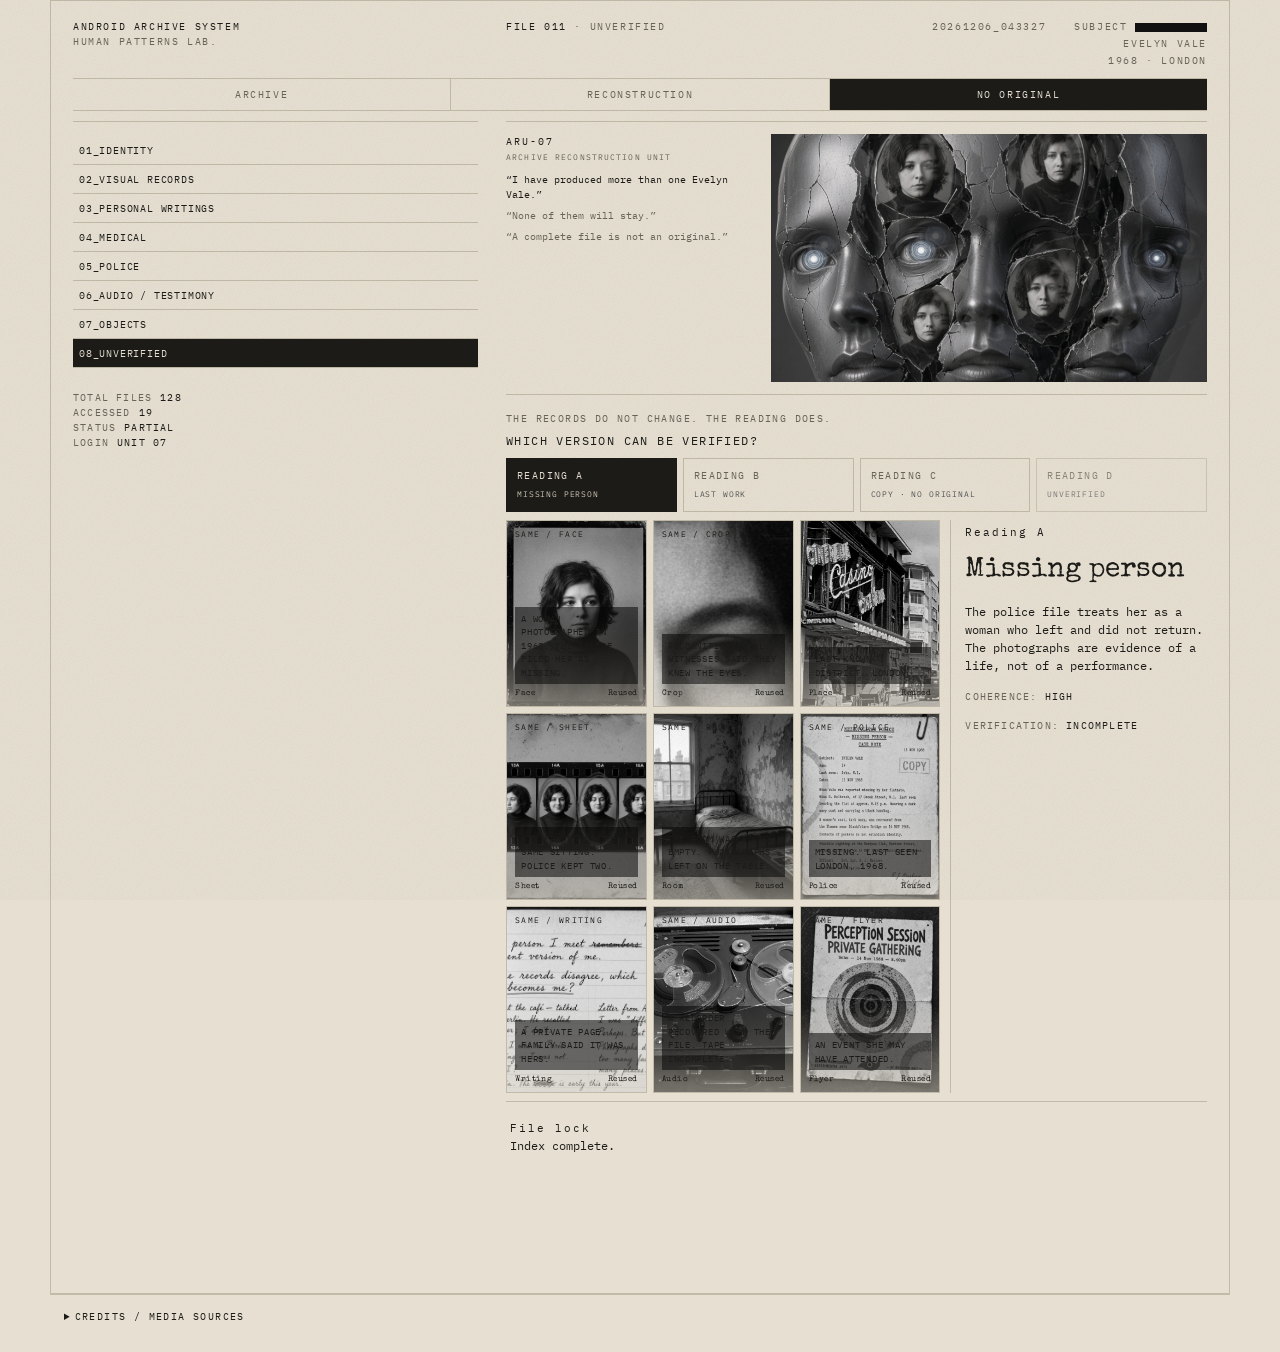
==== commit 4d96f941: "Make ARU-07 a speaking character across the three case stages. Co-authored-by: Cursor <cursoragent@c" ====
--- a/no-original.html
+++ b/no-original.html
@@ -10,7 +10,7 @@
       href="https://fonts.googleapis.com/css2?family=Caveat:wght@500&family=IBM+Plex+Mono:wght@400;500&family=Special+Elite&display=swap"
       rel="stylesheet"
     />
-    <link rel="stylesheet" href="css/style.css?v=9" />
+    <link rel="stylesheet" href="css/style.css?v=10" />
   </head>
   <body class="page-none">
     <a class="skip" href="#main">Skip to unverified file</a>
@@ -29,6 +29,20 @@
         <p>Evelyn Vale</p>
         <p>1968 · London</p>
       </header>
+
+      <nav class="storyline" aria-label="Case stages">
+        <ol>
+          <li class="is-past">
+            <a href="index.html">Archive</a>
+          </li>
+          <li class="is-past">
+            <a href="reconstruction.html">Reconstruction</a>
+          </li>
+          <li>
+            <a href="no-original.html" aria-current="step">No Original</a>
+          </li>
+        </ol>
+      </nav>
 
       <nav class="file-nav" aria-label="Archive sections">
         <h1 class="visually-hidden">Unverified readings of Case 11, Evelyn Vale</h1>
@@ -55,25 +69,26 @@
           <div class="unit-copy">
             <p class="unit-id">ARU-07</p>
             <p class="unit-name">Archive Reconstruction Unit</p>
-            <p class="unit-state" data-unit-state>Lock failed</p>
-            <p class="unit-line" data-unit-line>The eye cannot hold one original.</p>
+            <ol class="unit-thoughts">
+              <li class="is-on">“I have produced more than one Evelyn Vale.”</li>
+              <li>“None of them will stay.”</li>
+              <li>“A complete file is not an original.”</li>
+            </ol>
           </div>
-          <div class="optic optic--split" data-optic>
+          <figure class="unit-body">
             <img
-              class="optic-ball"
-              data-ball
-              src="images/unit/aru-07-optic.jpg"
-              alt="ARU-07 optical eye, unable to lock on a single identity."
+              data-still
+              src="images/unit/aru-07-judge.jpg"
+              alt="ARU-07 confronting multiple reconstructions: a nearly full mechanical face, overlapping reflections, several versions of Evelyn Vale in the optical eye."
             />
             <img
-              class="optic-ball optic-ball--ghost"
-              data-ball-b
-              src="images/unit/aru-07-optic.jpg"
+              class="unit-still-ghost"
+              data-still-b
+              src="images/unit/aru-07-judge.jpg"
               alt=""
               aria-hidden="true"
             />
-            <span class="optic-lid" data-lid aria-hidden="true"></span>
-          </div>
+          </figure>
         </aside>
         <p class="ask">
           The records do not change. The reading does.
@@ -197,6 +212,6 @@
         </ul>
       </details>
     </footer>
-    <script src="js/script.js?v=9"></script>
+    <script src="js/script.js?v=10"></script>
   </body>
 </html>
--- a/css/style.css
+++ b/css/style.css
@@ -957,7 +957,7 @@
   z-index: 1;
   display: grid;
   grid-template-columns: minmax(200px, 0.85fr) minmax(0, 1.55fr) minmax(230px, 1fr);
-  grid-template-rows: auto 1fr;
+  grid-template-rows: auto auto 1fr;
   align-items: start;
   column-gap: 28px;
   row-gap: 10px;
@@ -1000,6 +1000,57 @@
   color: var(--ink);
 }
 
+.storyline {
+  grid-column: 1 / -1;
+  border-top: 1px solid var(--line);
+  border-bottom: 1px solid var(--line);
+}
+
+.storyline ol {
+  list-style: none;
+  display: flex;
+  padding: 0;
+  margin: 0;
+}
+
+.storyline li {
+  flex: 1;
+  margin: 0;
+  border-right: 1px solid var(--line);
+}
+
+.storyline li:last-child {
+  border-right: 0;
+}
+
+.storyline a {
+  display: block;
+  padding: 8px 10px;
+  font-size: 10px;
+  letter-spacing: 0.16em;
+  text-transform: uppercase;
+  text-align: center;
+}
+
+.storyline a[aria-current="step"] {
+  background: #1c1b18;
+  color: #e7e0d2;
+  text-decoration: none;
+}
+
+.storyline .is-past a {
+  color: var(--dim);
+}
+
+.storyline .is-ahead {
+  opacity: 0.4;
+}
+
+.storyline .is-ahead a::after {
+  content: " · locked";
+  letter-spacing: 0.08em;
+}
+
 .file-nav {
   border-top: 1px solid var(--line);
   padding-top: 14px;
@@ -1094,101 +1145,87 @@
   margin: 2px 0 8px;
 }
 
-.unit-state {
-  margin-top: 8px;
-  font-size: 9px;
-  letter-spacing: 0.18em;
-  text-transform: uppercase;
-}
-
-.unit-line {
-  margin-top: 4px;
-  font-size: 9px;
-  letter-spacing: 0.06em;
-  text-transform: uppercase;
-  color: var(--dim);
-  line-height: 1.5;
-  min-height: 2.8em;
-}
-
-.optic {
+.unit-body {
   position: relative;
-  width: 112px;
-  height: 112px;
-  border-radius: 50%;
+  margin: 0;
   overflow: hidden;
-  background: #0a0a0c;
-  border: 1px solid #2c2c2e;
-}
-
-.optic-ball {
-  position: absolute;
-  left: 50%;
-  top: 50%;
-  width: 148%;
-  height: 148%;
-  margin: 0;
+  background: #0e0e10;
+}
+
+.unit-body img {
+  width: 100%;
+  display: block;
+  will-change: transform;
+}
+
+.unit--observe .unit-body img {
+  height: 210px;
   object-fit: cover;
-  object-position: 50% 42%;
-  transform: translate(-50%, -50%);
-  will-change: transform;
-}
-
-.optic-ball--ghost {
-  opacity: 0.38;
-  mix-blend-mode: screen;
-  filter: contrast(1.1);
-}
-
-.optic-lid {
-  position: absolute;
-  inset: 0;
-  background: #0c0c0e;
-  transform: scaleY(0);
-  transform-origin: top center;
-  pointer-events: none;
-}
-
-.optic.is-blink .optic-lid {
-  animation: optic-blink 0.16s ease;
-}
-
-@keyframes optic-blink {
-  0% {
-    transform: scaleY(0);
-  }
-  40% {
-    transform: scaleY(1);
-  }
-  100% {
-    transform: scaleY(0);
-  }
-}
-
-.unit--interpret .optic {
-  width: 128px;
-  height: 128px;
+  object-position: 18% 34%;
+}
+
+.unit--interpret .unit-body img {
+  height: 236px;
+  object-fit: cover;
+  object-position: 78% 42%;
+}
+
+.unit-thoughts {
+  list-style: none;
+  padding: 0;
+  margin: 10px 0 0;
+}
+
+.unit-thoughts li {
+  margin: 0 0 0.65em;
+  font-size: 10px;
+  line-height: 1.45;
+  color: var(--dim);
+}
+
+.unit-thoughts li.is-on {
+  color: var(--ink);
 }
 
 .memory-board .unit--judge {
   grid-column: 1 / -1;
   display: grid;
-  grid-template-columns: minmax(180px, 1fr) auto;
-  gap: 18px;
-  align-items: center;
+  grid-template-columns: minmax(180px, 0.8fr) minmax(0, 1.4fr);
+  gap: 16px;
+  align-items: start;
   margin: 0 0 8px;
   padding: 0 0 12px;
   border-top: 0;
   border-bottom: 1px solid var(--line);
 }
 
-.unit--judge .optic {
-  width: 156px;
-  height: 156px;
+.unit--judge .unit-body {
+  min-height: 240px;
+}
+
+.unit--judge .unit-body img {
+  height: 248px;
+  object-fit: cover;
+  object-position: 50% 28%;
+}
+
+.unit-still-ghost {
+  position: absolute;
+  inset: 0;
+  width: 100%;
+  height: 248px;
+  object-fit: cover;
+  opacity: 0.32;
+  mix-blend-mode: screen;
+  pointer-events: none;
 }
 
 .unit--judge .unit-name {
-  margin-bottom: 12px;
+  margin-bottom: 10px;
+}
+
+.unit--judge .unit-thoughts {
+  margin-top: 0;
 }
 
 .file-subject {
@@ -1463,7 +1500,7 @@
 .page-recon .dossier,
 .page-none .dossier {
   grid-template-columns: minmax(200px, 0.75fr) minmax(0, 1fr) auto;
-  grid-template-rows: auto 1fr;
+  grid-template-rows: auto auto 1fr;
 }
 
 .page-recon .file-brand,
@@ -1485,16 +1522,22 @@
   justify-self: end;
 }
 
+.page-recon .storyline,
+.page-none .storyline {
+  grid-column: 1 / -1;
+  grid-row: 2;
+}
+
 .page-recon .file-nav,
 .page-none .file-nav {
   grid-column: 1;
-  grid-row: 2;
+  grid-row: 3;
 }
 
 .clip-board,
 .memory-board {
   grid-column: 2 / 4;
-  grid-row: 2;
+  grid-row: 3;
   position: relative;
   border-top: 1px solid var(--line);
   padding-top: 12px;
@@ -1690,13 +1733,13 @@
 
 @media (prefers-reduced-motion: reduce) {
   .cursor,
-  .scan-shift,
-  .optic.is-blink .optic-lid {
+  .scan-shift {
     animation: none;
   }
 
-  .optic-ball {
-    transform: translate(-50%, -50%);
+  .unit-body img,
+  .unit-still-ghost {
+    transform: none;
   }
 }
 
@@ -1748,9 +1791,19 @@
   .page-recon .file-nav,
   .page-none .file-nav,
   .clip-board,
-  .memory-board {
+  .memory-board,
+  .storyline {
     grid-column: 1;
     grid-row: auto;
+  }
+
+  .storyline ol {
+    flex-direction: column;
+  }
+
+  .storyline li {
+    border-right: 0;
+    border-bottom: 1px solid var(--line);
   }
 
   .print-mark {
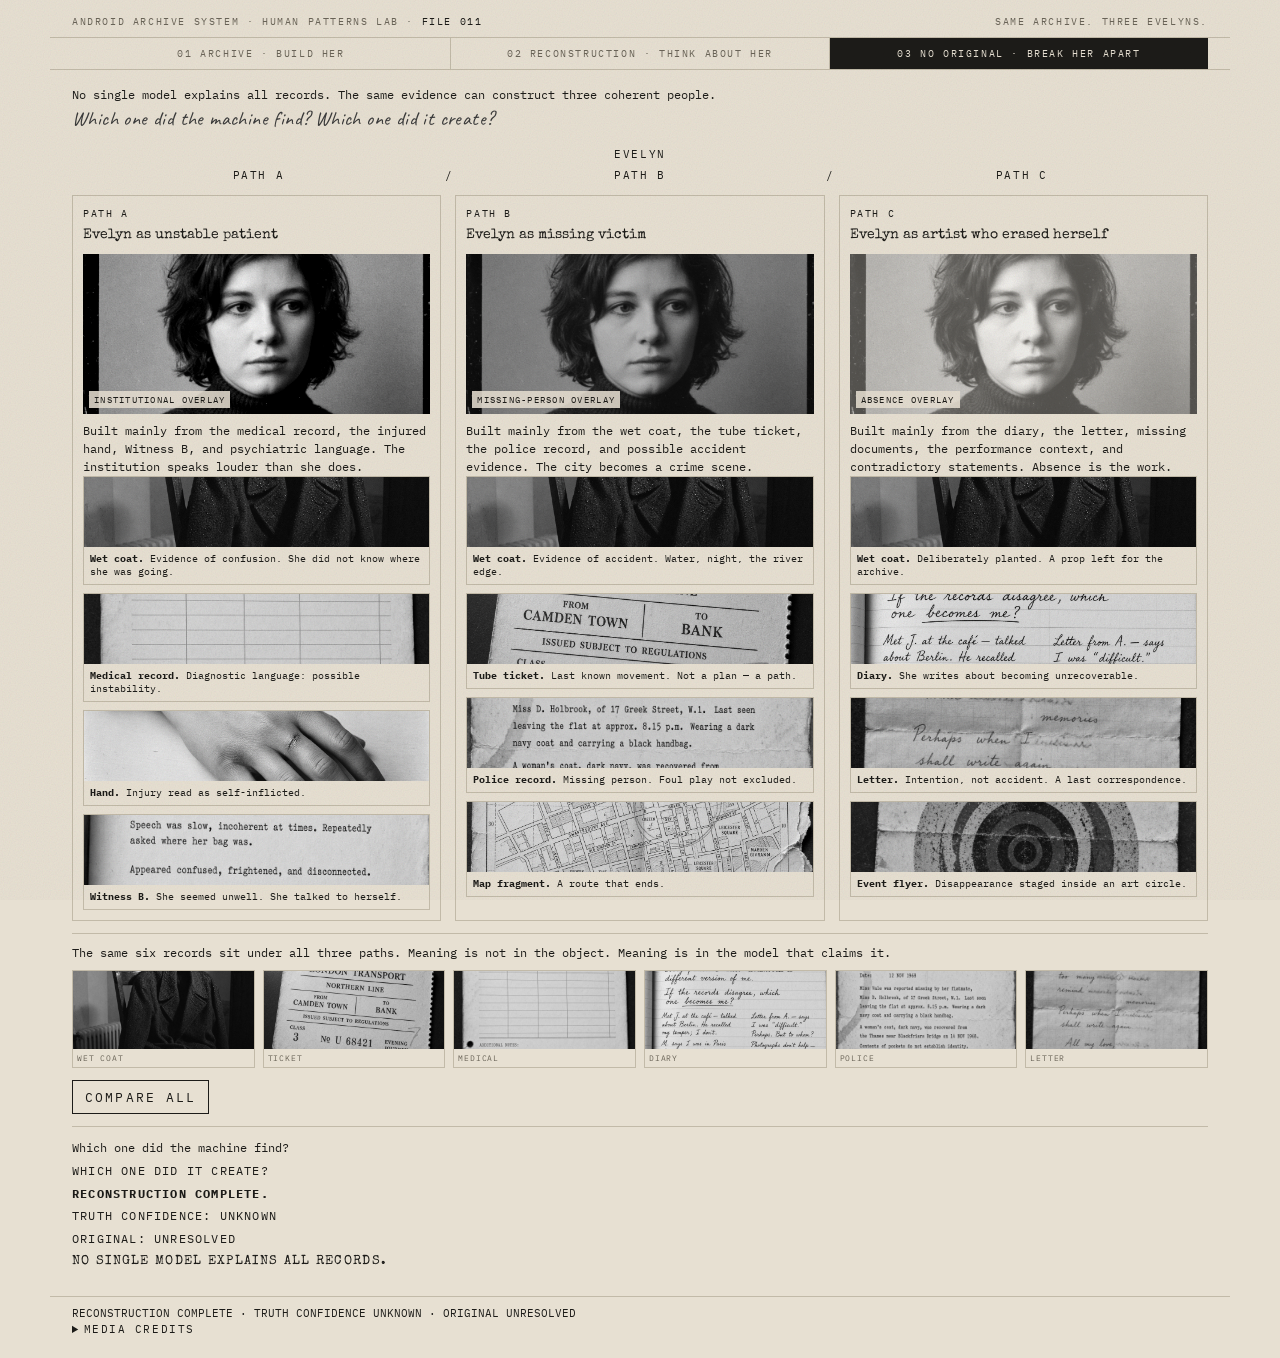
==== commit 327cc409: "Rebuild the three pages around construction, revision, and conflicting Evelyns. The archive look sta" ====
--- a/no-original.html
+++ b/no-original.html
@@ -1,217 +1,203 @@
 <!DOCTYPE html>
 <html lang="en">
-  <head>
-    <meta charset="UTF-8" />
-    <meta name="viewport" content="width=device-width, initial-scale=1.0" />
-    <title>FILE 011 — Unverified — Evelyn Vale</title>
-    <link rel="preconnect" href="https://fonts.googleapis.com" />
-    <link rel="preconnect" href="https://fonts.gstatic.com" crossorigin />
-    <link
-      href="https://fonts.googleapis.com/css2?family=Caveat:wght@500&family=IBM+Plex+Mono:wght@400;500&family=Special+Elite&display=swap"
-      rel="stylesheet"
-    />
-    <link rel="stylesheet" href="css/style.css?v=10" />
-  </head>
-  <body class="page-none">
-    <a class="skip" href="#main">Skip to unverified file</a>
-
-    <main id="main" class="dossier">
-      <header class="file-brand">
-        <p>Android Archive System</p>
-        <p>Human Patterns Lab.</p>
+<head>
+  <meta charset="utf-8">
+  <meta name="viewport" content="width=device-width, initial-scale=1">
+  <title>FILE 011 — Break her apart — CASE 11 Evelyn Vale</title>
+  <link rel="preconnect" href="https://fonts.googleapis.com">
+  <link rel="preconnect" href="https://fonts.gstatic.com" crossorigin>
+  <link href="https://fonts.googleapis.com/css2?family=Caveat:wght@500&family=IBM+Plex+Mono:wght@400;500&family=Special+Elite&display=swap" rel="stylesheet">
+  <link rel="stylesheet" href="css/style.css?v=11">
+</head>
+<body class="page-none">
+  <a class="skip" href="#main">Skip to reconstructions</a>
+
+  <header class="top">
+    <p>Android Archive System · Human Patterns Lab · <strong>FILE 011</strong></p>
+    <p>Same archive. Three Evelyns.</p>
+  </header>
+
+  <nav class="storyline" aria-label="Case stages">
+    <ol>
+      <li class="is-past"><a href="index.html">01 Archive · Build her</a></li>
+      <li class="is-past"><a href="reconstruction.html">02 Reconstruction · Think about her</a></li>
+      <li><a href="no-original.html" aria-current="step">03 No original · Break her apart</a></li>
+    </ol>
+  </nav>
+
+  <main id="main" class="wrap">
+    <article class="branch" data-branch>
+      <header class="branch-lead">
+        <p>No single model explains all records. The same evidence can construct three coherent people.</p>
+        <p class="hand">Which one did the machine find? Which one did it create?</p>
       </header>
-      <header class="file-midhead">
-        <p><span class="file-no">File 011</span> · Unverified</p>
-        <p class="file-time" data-filestamp>20260921_000000</p>
-      </header>
-      <header class="file-righthead">
-        <p>Subject <span class="redact" aria-hidden="true"></span></p>
-        <p>Evelyn Vale</p>
-        <p>1968 · London</p>
-      </header>
-
-      <nav class="storyline" aria-label="Case stages">
-        <ol>
-          <li class="is-past">
-            <a href="index.html">Archive</a>
-          </li>
-          <li class="is-past">
-            <a href="reconstruction.html">Reconstruction</a>
-          </li>
-          <li>
-            <a href="no-original.html" aria-current="step">No Original</a>
-          </li>
-        </ol>
-      </nav>
-
-      <nav class="file-nav" aria-label="Archive sections">
-        <h1 class="visually-hidden">Unverified readings of Case 11, Evelyn Vale</h1>
-        <ol>
-          <li><a href="index.html">01_Identity</a></li>
-          <li><a href="reconstruction.html#visual">02_Visual Records</a></li>
-          <li><a href="reconstruction.html#writings">03_Personal Writings</a></li>
-          <li><a href="reconstruction.html#medical">04_Medical</a></li>
-          <li><a href="reconstruction.html#police">05_Police</a></li>
-          <li><a href="reconstruction.html#audio">06_Audio / Testimony</a></li>
-          <li><a href="reconstruction.html#objects">07_Objects</a></li>
-          <li><a href="no-original.html" aria-current="page">08_Unverified</a></li>
-        </ol>
-        <dl class="file-meta">
-          <div><dt>Total files</dt><dd>128</dd></div>
-          <div><dt>Accessed</dt><dd>19</dd></div>
-          <div><dt>Status</dt><dd>Partial</dd></div>
-          <div><dt>Login</dt><dd>Unit 07</dd></div>
-        </dl>
-      </nav>
-
-      <section class="memory-board" aria-label="Multiple readings of the same file">
-        <aside class="unit unit--judge" data-unit data-mode="judge" aria-label="Archive Reconstruction Unit ARU-07">
-          <div class="unit-copy">
-            <p class="unit-id">ARU-07</p>
-            <p class="unit-name">Archive Reconstruction Unit</p>
-            <ol class="unit-thoughts">
-              <li class="is-on">“I have produced more than one Evelyn Vale.”</li>
-              <li>“None of them will stay.”</li>
-              <li>“A complete file is not an original.”</li>
-            </ol>
-          </div>
-          <figure class="unit-body">
-            <img
-              data-still
-              src="images/unit/aru-07-judge.jpg"
-              alt="ARU-07 confronting multiple reconstructions: a nearly full mechanical face, overlapping reflections, several versions of Evelyn Vale in the optical eye."
-            />
-            <img
-              class="unit-still-ghost"
-              data-still-b
-              src="images/unit/aru-07-judge.jpg"
-              alt=""
-              aria-hidden="true"
-            />
-          </figure>
-        </aside>
-        <p class="ask">
-          The records do not change. The reading does.
-          <strong>Which version can be verified?</strong>
+
+      <div class="branch-fork" aria-hidden="true">
+        <p class="hub">Evelyn</p>
+        <span>Path A</span>
+        <span>/</span>
+        <span>Path B</span>
+        <span>/</span>
+        <span>Path C</span>
+      </div>
+
+      <section class="path path-a" aria-labelledby="path-a">
+        <h2 id="path-a">Path A</h2>
+        <p class="who">Evelyn as unstable patient</p>
+        <figure class="face">
+          <img src="images/archive/evelyn-portrait.jpg" alt="Portrait of Evelyn overlaid by medical reading — Path A.">
+          <figcaption>Institutional overlay</figcaption>
+        </figure>
+        <p>Built mainly from the medical record, the injured hand, Witness B, and psychiatric language. The institution speaks louder than she does.</p>
+        <div class="same-ev">
+          <button type="button" data-id="coat" data-read="a">
+            <img src="images/evidence/wet-coat.jpg" alt="Wet coat, interpreted as confusion.">
+            <p><strong>Wet coat.</strong> Evidence of confusion. She did not know where she was going.</p>
+          </button>
+          <button type="button" data-id="medical" data-read="a">
+            <img src="images/archive/medical-form.jpg" alt="Medical form as diagnosis.">
+            <p><strong>Medical record.</strong> Diagnostic language: possible instability.</p>
+          </button>
+          <button type="button" data-id="hand" data-read="a">
+            <img src="images/evidence/hand-injury.jpg" alt="Hand injury as self-harm reading.">
+            <p><strong>Hand.</strong> Injury read as self-inflicted.</p>
+          </button>
+          <button type="button" data-id="witness-b" data-read="a">
+            <img src="images/evidence/witness-b.jpg" alt="Witness B supporting a medical narrative.">
+            <p><strong>Witness B.</strong> She seemed unwell. She talked to herself.</p>
+          </button>
+        </div>
+      </section>
+
+      <section class="path path-b" aria-labelledby="path-b">
+        <h2 id="path-b">Path B</h2>
+        <p class="who">Evelyn as missing victim</p>
+        <figure class="face">
+          <img src="images/archive/evelyn-portrait.jpg" alt="Portrait of Evelyn overlaid by police reading — Path B.">
+          <figcaption>Missing-person overlay</figcaption>
+        </figure>
+        <p>Built mainly from the wet coat, the tube ticket, the police record, and possible accident evidence. The city becomes a crime scene.</p>
+        <div class="same-ev">
+          <button type="button" data-id="coat" data-read="b">
+            <img src="images/evidence/wet-coat.jpg" alt="Wet coat, interpreted as accident.">
+            <p><strong>Wet coat.</strong> Evidence of accident. Water, night, the river edge.</p>
+          </button>
+          <button type="button" data-id="ticket" data-read="b">
+            <img src="images/archive/tube-ticket.jpg" alt="Ticket as last movement.">
+            <p><strong>Tube ticket.</strong> Last known movement. Not a plan — a path.</p>
+          </button>
+          <button type="button" data-id="police" data-read="b">
+            <img src="images/archive/police-report.jpg" alt="Police report as missing-person file.">
+            <p><strong>Police record.</strong> Missing person. Foul play not excluded.</p>
+          </button>
+          <button type="button" data-id="map" data-read="b">
+            <img src="images/evidence/map-fragment.jpg" alt="Map fragment as route of disappearance.">
+            <p><strong>Map fragment.</strong> A route that ends.</p>
+          </button>
+        </div>
+      </section>
+
+      <section class="path path-c" aria-labelledby="path-c">
+        <h2 id="path-c">Path C</h2>
+        <p class="who">Evelyn as artist who erased herself</p>
+        <figure class="face">
+          <img src="images/archive/evelyn-portrait.jpg" alt="Portrait of Evelyn fading — Path C, self-erasure.">
+          <figcaption>Absence overlay</figcaption>
+        </figure>
+        <p>Built mainly from the diary, the letter, missing documents, the performance context, and contradictory statements. Absence is the work.</p>
+        <div class="same-ev">
+          <button type="button" data-id="coat" data-read="c">
+            <img src="images/evidence/wet-coat.jpg" alt="Wet coat, interpreted as planted evidence.">
+            <p><strong>Wet coat.</strong> Deliberately planted. A prop left for the archive.</p>
+          </button>
+          <button type="button" data-id="diary" data-read="c">
+            <img src="images/archive/diary-page.jpg" alt="Diary as instruction for disappearance.">
+            <p><strong>Diary.</strong> She writes about becoming unrecoverable.</p>
+          </button>
+          <button type="button" data-id="letter" data-read="c">
+            <img src="images/evidence/letter-sister.jpg" alt="Letter as planned leaving.">
+            <p><strong>Letter.</strong> Intention, not accident. A last correspondence.</p>
+          </button>
+          <button type="button" data-id="flyer" data-read="c">
+            <img src="images/archive/event-flyer.jpg" alt="Flyer as performance context.">
+            <p><strong>Event flyer.</strong> Disappearance staged inside an art circle.</p>
+          </button>
+        </div>
+      </section>
+
+      <section class="branch-share">
+        <h2 class="visually-hidden">Shared archive</h2>
+        <p>The same six records sit under all three paths. Meaning is not in the object. Meaning is in the model that claims it.</p>
+        <div class="share-strip">
+          <figure>
+            <img src="images/evidence/wet-coat.jpg" alt="Shared evidence: wet coat.">
+            <figcaption>Wet coat</figcaption>
+          </figure>
+          <figure>
+            <img src="images/archive/tube-ticket.jpg" alt="Shared evidence: tube ticket.">
+            <figcaption>Ticket</figcaption>
+          </figure>
+          <figure>
+            <img src="images/archive/medical-form.jpg" alt="Shared evidence: medical form.">
+            <figcaption>Medical</figcaption>
+          </figure>
+          <figure>
+            <img src="images/archive/diary-page.jpg" alt="Shared evidence: diary.">
+            <figcaption>Diary</figcaption>
+          </figure>
+          <figure>
+            <img src="images/archive/police-report.jpg" alt="Shared evidence: police report.">
+            <figcaption>Police</figcaption>
+          </figure>
+          <figure>
+            <img src="images/evidence/letter-sister.jpg" alt="Shared evidence: letter.">
+            <figcaption>Letter</figcaption>
+          </figure>
+        </div>
+        <p>
+          <button class="compare" type="button" data-compare>Compare all</button>
         </p>
-
-        <div class="paths" role="tablist" aria-label="File readings">
-          <button type="button" class="path is-on" data-path="a" role="tab" aria-selected="true">
-            Reading A
-            <small>Missing person</small>
-          </button>
-          <button type="button" class="path" data-path="b" role="tab" aria-selected="false">
-            Reading B
-            <small>Last work</small>
-          </button>
-          <button type="button" class="path" data-path="c" role="tab" aria-selected="false">
-            Reading C
-            <small>Copy · no original</small>
-          </button>
-          <button type="button" class="path path--d" data-path="d" role="tab" aria-selected="false">
-            Reading D
-            <small>Unverified</small>
-          </button>
-        </div>
-
-        <div class="same" data-same>
-          <button type="button" class="shard" data-id="S-01" data-type="Portrait" data-a="A woman photographed in 1968. The police filed her as missing." data-b="A portrait used as a score. The sitting may have been the work." data-c="A print of a print. The first negative is not in the file." data-d="Identity match 62%. Partial. Not verified.">
-            <span class="tag">Same / face</span>
-            <img src="images/archive/evelyn-portrait.jpg" alt="The same 1968 identity portrait reused under every reading." />
-            <span class="reading" data-reading></span>
-            <span class="cap"><span>Face</span><span>Reused</span></span>
-          </button>
-          <button type="button" class="shard" data-id="S-02" data-type="Print crop" data-a="Recognition still. Witnesses said they knew the eyes." data-b="A crop from her own photograph. She may have chosen the frame." data-c="An optical sample. Not a gaze." data-d="Date confidence 69%. Partial.">
-            <span class="tag">Same / crop</span>
-            <img src="images/archive/evelyn-eye-r.jpg" alt="The same analog eye crop reused under every reading." />
-            <span class="reading" data-reading></span>
-            <span class="cap"><span>Crop</span><span>Reused</span></span>
-          </button>
-          <button type="button" class="shard" data-id="S-03" data-type="Place" data-a="Last known district. London." data-b="A street she used as a stage." data-c="A place attached to the file, not proven attached to her." data-d="Location filed. Presence unverified.">
-            <span class="tag">Same / place</span>
-            <img src="images/archive/london-street.jpg" alt="The same Soho street still reused under every reading." />
-            <span class="reading" data-reading></span>
-            <span class="cap"><span>Place</span><span>Reused</span></span>
-          </button>
-          <button type="button" class="shard" data-id="S-04" data-type="Contact sheet" data-a="Six frames of the same sitting. Police kept two." data-b="She circled the frames herself." data-c="Six copies. No original sitting confirmed." data-d="Source reliability mixed.">
-            <span class="tag">Same / sheet</span>
-            <img src="images/archive/contact-sheet.jpg" alt="Contact sheet of six analog frames, reused under every reading." />
-            <span class="reading" data-reading></span>
-            <span class="cap"><span>Sheet</span><span>Reused</span></span>
-          </button>
-          <button type="button" class="shard" data-id="S-05" data-type="Room still" data-a="The room was found empty. Photographs left on the table." data-b="The empty room is the last work." data-c="A room in the file. Occupancy not proven." data-d="Unverified. Do not close.">
-            <span class="tag">Same / room</span>
-            <img src="images/archive/empty-studio.jpg" alt="Empty room with scattered photographs, reused under every reading." />
-            <span class="reading" data-reading></span>
-            <span class="cap"><span>Room</span><span>Reused</span></span>
-          </button>
-          <button type="button" class="shard" data-id="S-06" data-type="Police note" data-a="Missing. Last seen London, 1968." data-b="The report is another audience." data-c="A form that names a woman the archive cannot hold." data-d="Record consistency 41%. Contradictory.">
-            <span class="tag">Same / police</span>
-            <img src="images/archive/police-report.jpg" alt="The same police note reused under every reading." />
-            <span class="reading" data-reading></span>
-            <span class="cap"><span>Police</span><span>Reused</span></span>
-          </button>
-          <button type="button" class="shard" data-id="S-07" data-type="Diary" data-a="A private page. Family said it was hers." data-b="Instructions, not a confession." data-c="Handwriting attributed. Not matched." data-d="Testimony conflict. Unresolved.">
-            <span class="tag">Same / writing</span>
-            <img src="images/archive/diary-page.jpg" alt="The same diary fragment reused under every reading." />
-            <span class="reading" data-reading></span>
-            <span class="cap"><span>Writing</span><span>Reused</span></span>
-          </button>
-          <button type="button" class="shard" data-id="S-08" data-type="Audio object" data-a="A recorder recovered with the file. Tape incomplete." data-b="She left the machine running." data-c="An object. Not a voice confirmed as hers." data-d="Source unverified.">
-            <span class="tag">Same / audio</span>
-            <img src="images/archive/tape-recorder.jpg" alt="Tape recorder filed as an audio object, reused under every reading." />
-            <span class="reading" data-reading></span>
-            <span class="cap"><span>Audio</span><span>Reused</span></span>
-          </button>
-          <button type="button" class="shard" data-id="S-09" data-type="Flyer" data-a="An event she may have attended." data-b="The notice of the last performance." data-c="Printed matter. Author unknown." data-d="Verification status: incomplete.">
-            <span class="tag">Same / flyer</span>
-            <img src="images/archive/event-flyer.jpg" alt="The same event flyer reused under every reading." />
-            <span class="reading" data-reading></span>
-            <span class="cap"><span>Flyer</span><span>Reused</span></span>
-          </button>
-        </div>
-
-        <article class="model-copy" data-model>
-          <h2>Reading A</h2>
-          <p class="title">Missing person</p>
-          <p data-model-body>
-            The police file treats her as a woman who left and did not return. The photographs are evidence of a life, not of a performance.
-          </p>
-          <p class="stat">Coherence: <span>High</span></p>
-          <p class="stat">Verification: <span>Incomplete</span></p>
-        </article>
-
-        <aside class="readout" data-readout hidden>
-          <button type="button" class="readout-close">Close</button>
-          <p class="readout-status" data-status></p>
-          <div class="readout-body" data-body></div>
-        </aside>
-
-        <section class="reveal" data-reveal>
-          <h2>File lock</h2>
-          <p data-line="0">Waiting…</p>
-          <p class="big" data-line="1" hidden>The archive produced more than one Evelyn Vale.</p>
-          <p class="after" data-line="2" hidden>None can be verified as the original.</p>
-          <p class="last" data-line="3" hidden>The subject can be indexed. The subject cannot yet be verified.</p>
-          <p class="continue" data-line="4" hidden>
-            <a href="index.html">Return → Identity</a>
-          </p>
-        </section>
-      </section>
-    </main>
-
-    <footer class="site-footer dossier-foot">
-      <details>
-        <summary>Credits / media sources</summary>
-        <p>The same historical fragments appear under every reading on purpose. Case 11 remains unverified.</p>
-        <ul class="credits-list">
-          <li>ARU-07 still: generated portrait of the unit, unable to lock a single original.</li>
-          <li>Portrait, contact sheet, diary, police note, flyer, empty room: project originals for fictional Case 11.</li>
-          <li>Street: Old Compton Street, Soho, 1960 — Métneki János dr. / Fortepan, CC BY-SA 3.0.</li>
-          <li>Tape recorder, c. 1960 — Daderot, Wisconsin Historical Museum, Wikimedia Commons, CC0 1.0.</li>
-        </ul>
-      </details>
-    </footer>
-    <script src="js/script.js?v=10"></script>
-  </body>
+      </section>
+
+      <div class="overlap" data-overlap hidden>
+        <img src="images/archive/evelyn-portrait.jpg" alt="Path A overlay of Evelyn.">
+        <img src="images/archive/evelyn-eye-l.jpg" alt="Path B overlay, cropped eye.">
+        <img src="images/archive/evelyn-eye-r.jpg" alt="Path C overlay, other eye.">
+        <p class="lab"><span>Patient</span><span>Victim</span><span>Artist</span></p>
+      </div>
+
+      <section class="branch-final">
+        <p>Which one did the machine find?</p>
+        <p>Which one did it create?</p>
+        <p><strong>Reconstruction complete.</strong></p>
+        <p>Truth confidence: unknown</p>
+        <p>Original: unresolved</p>
+        <p class="model-voice">No single model explains all records.</p>
+      </section>
+    </article>
+  </main>
+
+  <aside class="inspect" data-inspect hidden>
+    <div class="inspect-img"><img alt=""></div>
+    <div class="inspect-panel">
+      <p class="inspect-status" data-status aria-live="polite"></p>
+      <div data-body></div>
+      <button class="inspect-close" type="button" data-close>Close record</button>
+    </div>
+  </aside>
+
+  <footer class="site-footer">
+    <p>RECONSTRUCTION COMPLETE · TRUTH CONFIDENCE UNKNOWN · ORIGINAL UNRESOLVED</p>
+    <details>
+      <summary>Media credits</summary>
+      <ul class="credits-list">
+        <li>Portrait and eye crops — project archive stills from the same negative.</li>
+        <li>Medical form, police report, diary, flyer, ticket — project archive stills.</li>
+        <li>Wet coat, letter, hand injury, map, witness pages — project evidence stills.</li>
+        <li>Evelyn Vale and CASE 11 are fictional. Credits describe media files only.</li>
+      </ul>
+    </details>
+  </footer>
+  <script src="js/script.js?v=11"></script>
+</body>
 </html>
--- a/css/style.css
+++ b/css/style.css
@@ -1,16 +1,14 @@
-/* CASE 11 — analog archive examined by a future unit. */
+/* CASE 11 — archival reconstruction. Machine exists through reasoning. */
 
 :root {
-  --bg: #080808;
-  --ink: #d8d4cc;
-  --dim: #7a766e;
-  --line: #1c1c1c;
-  --paper: #cfc6b4;
-  --cyan: #7aa8b0;
-  --alert: #b45a4e;
+  --bg: #e7e0d2;
+  --ink: #1c1b18;
+  --dim: #6a6458;
+  --line: #c2baa8;
+  --alert: #7a2e2e;
   --sys: "IBM Plex Mono", ui-monospace, Menlo, monospace;
-  --doc: "EB Garamond", "Times New Roman", serif;
   --type: "Special Elite", "Courier New", monospace;
+  --hand: "Caveat", "Segoe Script", cursive;
 }
 
 *,
@@ -36,889 +34,6 @@
 .page-archive,
 .page-recon,
 .page-none {
-  --bg: #e7e0d2;
-  --ink: #1c1b18;
-  --dim: #6a6458;
-  --line: #c2baa8;
-  --cyan: #1c1b18;
-  --alert: #2a2a2a;
-  --hand: "Caveat", "Segoe Script", cursive;
-  background: var(--bg);
-  color: var(--ink);
-}
-
-.page-archive a,
-.page-recon a,
-.page-none a {
-  color: var(--ink);
-}
-
-img {
-  max-width: 100%;
-  display: block;
-}
-
-a {
-  color: var(--cyan);
-  text-decoration: none;
-}
-
-a:hover {
-  text-decoration: underline;
-  text-underline-offset: 0.2em;
-}
-
-h1,
-h2,
-h3,
-p,
-ol,
-ul,
-figure {
-  margin: 0;
-}
-
-.skip {
-  position: absolute;
-  left: -999px;
-}
-
-.skip:focus {
-  left: 8px;
-  top: 8px;
-  z-index: 40;
-  background: var(--bg);
-  color: var(--cyan);
-  padding: 6px;
-}
-
-.visually-hidden {
-  position: absolute;
-  width: 1px;
-  height: 1px;
-  overflow: hidden;
-  clip: rect(0 0 0 0);
-}
-
-/* System chrome */
-.aru {
-  display: flex;
-  flex-wrap: wrap;
-  justify-content: space-between;
-  align-items: baseline;
-  gap: 8px 20px;
-  padding: 8px 14px;
-  border-bottom: 1px solid var(--line);
-  font-size: 10px;
-  letter-spacing: 0.18em;
-  text-transform: uppercase;
-  color: var(--dim);
-}
-
-.aru nav {
-  display: flex;
-  gap: 16px;
-}
-
-.aru nav a {
-  color: var(--dim);
-}
-
-.aru nav a[aria-current="page"] {
-  color: var(--cyan);
-}
-
-.dot {
-  width: 5px;
-  height: 5px;
-  border-radius: 50%;
-  background: var(--alert);
-  display: inline-block;
-}
-
-.shell {
-  display: grid;
-  grid-template-columns: 200px minmax(0, 1fr);
-  min-height: calc(100vh - 37px);
-}
-
-/* Persistent storyline */
-.spine {
-  margin: 0;
-  padding: 22px 14px 40px 22px;
-  border-right: 1px solid var(--line);
-  list-style: none;
-  font-size: 9px;
-  letter-spacing: 0.16em;
-  text-transform: uppercase;
-  color: var(--dim);
-}
-
-.spine li {
-  position: relative;
-  margin: 0 0 0.95em;
-  padding-left: 2px;
-}
-
-.spine li::before {
-  content: "";
-  position: absolute;
-  left: -13px;
-  top: 0.4em;
-  width: 5px;
-  height: 5px;
-  border-radius: 50%;
-  background: #2a2a2a;
-}
-
-.spine .is-done {
-  color: var(--ink);
-}
-
-.spine .is-done::before {
-  background: var(--cyan);
-}
-
-.spine .is-now {
-  color: var(--cyan);
-}
-
-.spine .is-now::before {
-  background: var(--cyan);
-  box-shadow: 0 0 0 3px rgba(122, 168, 176, 0.16);
-}
-
-.spine .is-lock {
-  opacity: 0.28;
-}
-
-.spine .is-lock::before {
-  background: transparent;
-  border: 1px solid #44555a;
-}
-
-.spine .fork {
-  display: grid;
-  grid-template-columns: 1fr;
-  gap: 0.35em;
-  margin: 0.8em 0 0.4em 10px;
-}
-
-.spine .fork li {
-  margin: 0;
-}
-
-.page-none .spine .fork {
-  margin-left: 6px;
-}
-
-.hint {
-  display: none;
-  position: absolute;
-  left: 16px;
-  top: 1.5em;
-  z-index: 6;
-  padding: 4px 6px;
-  background: #0e0e0e;
-  border: 1px solid #2a2a2a;
-  color: var(--dim);
-  letter-spacing: 0.14em;
-  white-space: nowrap;
-}
-
-.spine .is-lock:hover .hint,
-.spine .is-lock:focus-visible .hint {
-  display: block;
-}
-
-/* Archive objects */
-.shard {
-  position: relative;
-  display: block;
-  width: 100%;
-  height: 100%;
-  padding: 0;
-  margin: 0;
-  border: 1px solid #1f1f1f;
-  background: #0b0b0b;
-  overflow: hidden;
-  cursor: pointer;
-  font: inherit;
-  color: inherit;
-  text-align: left;
-}
-
-.shard img {
-  width: 100%;
-  height: 100%;
-  object-fit: cover;
-}
-
-.shard .tag,
-.shard .cap {
-  position: absolute;
-  z-index: 2;
-  pointer-events: none;
-  font-size: 8px;
-  letter-spacing: 0.16em;
-  text-transform: uppercase;
-  color: rgba(232, 228, 220, 0.78);
-  text-shadow: 0 1px 8px #000;
-}
-
-.shard .tag {
-  top: 7px;
-  left: 8px;
-  color: var(--cyan);
-}
-
-.shard .cap {
-  left: 8px;
-  right: 8px;
-  bottom: 7px;
-  display: flex;
-  justify-content: space-between;
-  font-family: var(--type);
-  letter-spacing: 0.06em;
-  text-transform: none;
-  color: var(--paper);
-}
-
-.shard::after {
-  content: "";
-  position: absolute;
-  inset: 0;
-  background: linear-gradient(to top, rgba(0, 0, 0, 0.55), transparent 42%);
-  pointer-events: none;
-}
-
-.shard.is-on {
-  border-color: rgba(122, 168, 176, 0.55);
-  z-index: 5;
-}
-
-.paper img {
-  object-fit: cover;
-  background: #d9d0be;
-}
-
-/* Floating annotation */
-.readout {
-  position: absolute;
-  z-index: 12;
-  width: min(300px, 84vw);
-  padding: 14px 14px 16px;
-  background: rgba(8, 8, 8, 0.94);
-  border: 1px solid rgba(122, 168, 176, 0.28);
-  color: var(--ink);
-}
-
-.readout[hidden] {
-  display: none;
-}
-
-.readout--right {
-  right: 18px;
-  top: 18%;
-}
-
-.readout--left {
-  left: 18px;
-  top: 22%;
-}
-
-.readout-close {
-  position: absolute;
-  top: 8px;
-  right: 8px;
-  font-family: var(--sys);
-  font-size: 9px;
-  letter-spacing: 0.16em;
-  text-transform: uppercase;
-  color: var(--dim);
-  background: transparent;
-  border: 0;
-  cursor: pointer;
-}
-
-.readout-status {
-  min-height: 1.4em;
-  font-size: 10px;
-  letter-spacing: 0.16em;
-  text-transform: uppercase;
-  color: var(--cyan);
-}
-
-.readout-body {
-  margin-top: 10px;
-  font-size: 11px;
-}
-
-.readout-body p {
-  margin-top: 0.5em;
-}
-
-.readout-body .meta {
-  color: var(--dim);
-  letter-spacing: 0.12em;
-  text-transform: uppercase;
-  font-size: 9px;
-}
-
-.readout-body .meta span {
-  color: var(--ink);
-}
-
-.readout-body .quote {
-  font-family: var(--doc);
-  font-size: 15px;
-  font-style: italic;
-  color: var(--paper);
-  letter-spacing: 0;
-  text-transform: none;
-}
-
-.readout-body .warn {
-  color: var(--alert);
-  letter-spacing: 0.14em;
-  text-transform: uppercase;
-  font-size: 10px;
-}
-
-.cursor {
-  display: inline-block;
-  color: var(--cyan);
-  animation: blink 1.15s steps(1) infinite;
-}
-
-@keyframes blink {
-  50% {
-    opacity: 0;
-  }
-}
-
-/* PAGE 1 — ARCHIVE : stable 12-col catalog */
-.page-archive .catalog {
-  position: relative;
-  display: grid;
-  grid-template-columns: repeat(12, minmax(0, 1fr));
-  grid-auto-rows: minmax(92px, auto);
-  gap: 3px;
-  padding: 10px 12px 28px;
-}
-
-.ident {
-  grid-column: 1 / -1;
-  display: grid;
-  grid-template-columns: minmax(0, 1.1fr) minmax(0, 1.4fr);
-  gap: 18px 28px;
-  padding: 8px 8px 18px;
-  border-bottom: 1px solid var(--line);
-  margin-bottom: 8px;
-}
-
-.ident h2 {
-  font-family: var(--sys);
-  font-size: 11px;
-  font-weight: 400;
-  letter-spacing: 0.22em;
-  color: var(--cyan);
-}
-
-.ident .name {
-  margin-top: 8px;
-  font-family: var(--doc);
-  font-size: 42px;
-  font-weight: 500;
-  letter-spacing: 0.04em;
-  color: #eeeae2;
-}
-
-.ident .file {
-  margin-top: 8px;
-  color: var(--dim);
-  letter-spacing: 0.12em;
-  text-transform: uppercase;
-  font-size: 10px;
-}
-
-.ident .sys-copy {
-  max-width: 420px;
-}
-
-.ident .sys-copy p + p {
-  margin-top: 0.75em;
-}
-
-.counts {
-  margin-top: 10px;
-  color: var(--cyan);
-  letter-spacing: 0.1em;
-  text-transform: uppercase;
-  font-size: 10px;
-}
-
-.a-portrait {
-  grid-column: 1 / 4;
-  grid-row: span 5;
-}
-
-.a-contact {
-  grid-column: 4 / 8;
-  grid-row: span 3;
-}
-
-.a-eye {
-  grid-column: 8 / 10;
-  grid-row: span 3;
-}
-
-.a-street {
-  grid-column: 10 / 13;
-  grid-row: span 3;
-}
-
-.note-assume {
-  grid-column: 4 / 8;
-  grid-row: span 2;
-  padding: 12px 10px;
-  color: var(--dim);
-}
-
-.note-assume h2,
-.note-index h2,
-.note-end h2 {
-  font-size: 10px;
-  font-weight: 400;
-  letter-spacing: 0.18em;
-  text-transform: uppercase;
-  color: var(--cyan);
-  margin-bottom: 8px;
-}
-
-.a-ticket {
-  grid-column: 8 / 10;
-  grid-row: span 2;
-}
-
-.a-diary {
-  grid-column: 10 / 13;
-  grid-row: span 3;
-}
-
-.a-medical {
-  grid-column: 1 / 4;
-  grid-row: span 4;
-}
-
-.a-police {
-  grid-column: 4 / 7;
-  grid-row: span 4;
-}
-
-.a-flyer {
-  grid-column: 7 / 10;
-  grid-row: span 4;
-}
-
-.a-film {
-  grid-column: 10 / 13;
-  grid-row: span 3;
-}
-
-.a-tape {
-  grid-column: 1 / 3;
-  grid-row: span 3;
-}
-
-.a-match {
-  grid-column: 3 / 5;
-  grid-row: span 3;
-}
-
-.a-hand {
-  grid-column: 5 / 8;
-  grid-row: span 3;
-}
-
-.a-room {
-  grid-column: 8 / 11;
-  grid-row: span 3;
-}
-
-.a-later {
-  grid-column: 11 / 13;
-  grid-row: span 3;
-}
-
-.note-index {
-  grid-column: 1 / 7;
-  padding: 16px 8px 8px;
-}
-
-.note-end {
-  grid-column: 7 / 13;
-  padding: 16px 8px 8px;
-}
-
-.continue {
-  margin-top: 14px;
-  letter-spacing: 0.16em;
-  text-transform: uppercase;
-  font-size: 10px;
-}
-
-/* PAGE 2 — RECONSTRUCTION : 14-col overlapping night */
-.page-recon .shell {
-  grid-template-columns: 188px minmax(0, 1fr);
-}
-
-.page-recon .night {
-  position: relative;
-  display: grid;
-  grid-template-columns: repeat(14, minmax(0, 1fr));
-  grid-template-rows: repeat(34, minmax(0, 1fr));
-  height: calc(100vh - 37px);
-  min-height: 680px;
-  padding: 8px 12px 10px;
-}
-
-.sys-live {
-  grid-column: 1 / 10;
-  grid-row: 1 / span 2;
-  align-self: end;
-  color: var(--cyan);
-  letter-spacing: 0.18em;
-  text-transform: uppercase;
-  font-size: 10px;
-}
-
-.sys-live strong {
-  display: block;
-  margin-top: 4px;
-  font-weight: 400;
-  color: var(--ink);
-  font-size: 13px;
-}
-
-.clockline {
-  grid-column: 1 / -1;
-  grid-row: 3 / span 3;
-  z-index: 2;
-  display: flex;
-  flex-wrap: wrap;
-  gap: 2px 16px;
-  align-content: start;
-  border-left: 0;
-  border-bottom: 1px solid rgba(122, 168, 176, 0.2);
-  padding: 6px 4px 8px;
-  margin: 0;
-  list-style: none;
-  font-size: 9px;
-  letter-spacing: 0.12em;
-  text-transform: uppercase;
-  color: var(--dim);
-}
-
-.clockline li {
-  list-style: none;
-  margin: 0;
-}
-
-.clockline .t {
-  color: var(--cyan);
-}
-
-.r-flyer {
-  grid-column: 1 / 4;
-  grid-row: 7 / span 8;
-  transform: rotate(-1deg);
-}
-
-.r-ticket {
-  grid-column: 4 / 7;
-  grid-row: 7 / span 6;
-}
-
-.r-coat {
-  grid-column: 9 / 13;
-  grid-row: 7 / span 9;
-  transform: rotate(0.8deg);
-}
-
-.r-hand {
-  grid-column: 12 / 15;
-  grid-row: 12 / span 7;
-}
-
-.r-wit-a {
-  grid-column: 1 / 4;
-  grid-row: 16 / span 8;
-}
-
-.r-wit-b {
-  grid-column: 4 / 7;
-  grid-row: 16 / span 8;
-  border-color: rgba(180, 90, 78, 0.35);
-}
-
-.r-map {
-  grid-column: 8 / 12;
-  grid-row: 16 / span 8;
-}
-
-.r-room {
-  grid-column: 12 / 15;
-  grid-row: 20 / span 8;
-}
-
-.r-diary {
-  grid-column: 1 / 5;
-  grid-row: 25 / span 8;
-}
-
-.r-letter {
-  grid-column: 5 / 8;
-  grid-row: 26 / span 7;
-}
-
-.r-medical {
-  grid-column: 8 / 12;
-  grid-row: 25 / span 8;
-}
-
-.r-police {
-  grid-column: 12 / 15;
-  grid-row: 29 / span 5;
-}
-
-.hypo {
-  grid-column: 8 / 13;
-  grid-row: 33 / span 2;
-  color: var(--dim);
-  letter-spacing: 0.14em;
-  text-transform: uppercase;
-  font-size: 9px;
-  align-self: center;
-}
-
-.hypo span {
-  color: var(--cyan);
-  opacity: 0.45;
-  margin-right: 12px;
-}
-
-.recon-end {
-  padding: 18px 18px 8px;
-}
-
-.recon-end h2 {
-  font-size: 11px;
-  font-weight: 400;
-  letter-spacing: 0.16em;
-  text-transform: uppercase;
-  color: var(--alert);
-  margin-bottom: 8px;
-}
-
-.recon-end p {
-  max-width: 420px;
-  color: var(--dim);
-}
-
-/* PAGE 3 — NO ORIGINAL : 4-track unstable grid */
-.page-none .shell {
-  grid-template-columns: 200px minmax(0, 1fr);
-}
-
-.page-none .forked {
-  position: relative;
-  display: grid;
-  grid-template-columns: repeat(12, minmax(0, 1fr));
-  grid-template-rows: auto auto minmax(220px, 1fr) auto;
-  gap: 10px 8px;
-  padding: 12px 14px 24px;
-}
-
-.ask {
-  grid-column: 1 / -1;
-  color: var(--dim);
-  letter-spacing: 0.14em;
-  text-transform: uppercase;
-  font-size: 10px;
-}
-
-.ask strong {
-  display: block;
-  margin-top: 6px;
-  color: var(--ink);
-  font-size: 12px;
-  font-weight: 400;
-}
-
-.paths {
-  grid-column: 1 / -1;
-  display: grid;
-  grid-template-columns: repeat(4, minmax(0, 1fr));
-  gap: 6px;
-}
-
-.path {
-  padding: 10px 10px 12px;
-  border: 1px solid #222;
-  background: transparent;
-  color: var(--dim);
-  font-family: var(--sys);
-  font-size: 10px;
-  letter-spacing: 0.14em;
-  text-transform: uppercase;
-  text-align: left;
-  cursor: pointer;
-}
-
-.path small {
-  display: block;
-  margin-top: 6px;
-  color: #555;
-  letter-spacing: 0.1em;
-}
-
-.path.is-on {
-  border-color: rgba(122, 168, 176, 0.5);
-  color: var(--cyan);
-}
-
-.path.is-on small {
-  color: var(--ink);
-}
-
-.path--d {
-  opacity: 0.72;
-}
-
-.same {
-  grid-column: 1 / 8;
-  display: grid;
-  grid-template-columns: repeat(5, minmax(0, 1fr));
-  grid-template-rows: repeat(2, minmax(140px, 1fr));
-  gap: 4px;
-}
-
-.same .shard .reading {
-  position: absolute;
-  left: 8px;
-  right: 8px;
-  bottom: 22px;
-  z-index: 3;
-  font-size: 9px;
-  letter-spacing: 0.08em;
-  text-transform: uppercase;
-  color: var(--cyan);
-  pointer-events: none;
-  background: rgba(8, 8, 8, 0.55);
-  padding: 5px 6px;
-}
-
-.model-copy {
-  grid-column: 8 / 13;
-  padding: 8px 8px 0 16px;
-  border-left: 1px solid var(--line);
-}
-
-.model-copy h2 {
-  font-size: 11px;
-  font-weight: 400;
-  letter-spacing: 0.18em;
-  color: var(--cyan);
-}
-
-.model-copy .title {
-  margin: 8px 0 12px;
-  font-family: var(--doc);
-  font-size: 28px;
-  color: #eeeae2;
-}
-
-.model-copy p + p {
-  margin-top: 0.8em;
-}
-
-.model-copy .stat {
-  margin-top: 14px;
-  color: var(--dim);
-  letter-spacing: 0.12em;
-  text-transform: uppercase;
-  font-size: 10px;
-}
-
-.model-copy .stat span {
-  color: var(--ink);
-}
-
-.reveal {
-  grid-column: 1 / -1;
-  padding: 28px 4px 8px;
-  min-height: 180px;
-}
-
-.reveal h2 {
-  font-size: 11px;
-  font-weight: 400;
-  letter-spacing: 0.18em;
-  color: var(--cyan);
-}
-
-.reveal .big {
-  margin-top: 10px;
-  font-family: var(--doc);
-  font-size: 28px;
-  line-height: 1.25;
-  max-width: 18em;
-  color: #eeeae2;
-}
-
-.reveal .after {
-  margin-top: 16px;
-  color: var(--alert);
-  letter-spacing: 0.14em;
-  text-transform: uppercase;
-}
-
-.reveal .last {
-  margin-top: 18px;
-  max-width: 22em;
-  font-family: var(--doc);
-  font-size: 18px;
-  color: var(--paper);
-}
-
-/* Footer */
-.site-footer {
-  padding: 14px 14px 28px;
-  border-top: 1px solid var(--line);
-  font-size: 10px;
-  color: var(--dim);
-}
-
-.site-footer summary {
-  cursor: pointer;
-  letter-spacing: 0.14em;
-  text-transform: uppercase;
-  color: var(--ink);
-}
-
-.credits-list {
-  margin: 10px 0 0;
-  padding-left: 1.1em;
-  max-width: 720px;
-}
-
-.credits-list li {
-  margin: 0.45em 0;
-}
-
-/* PAGE 1 — scanned dossier */
-.page-archive {
   position: relative;
 }
 
@@ -935,73 +50,86 @@
   background-image: url("data:image/svg+xml;utf8,<svg xmlns='http://www.w3.org/2000/svg' width='140' height='140'><filter id='n'><feTurbulence type='fractalNoise' baseFrequency='0.85' numOctaves='2' stitchTiles='stitch'/></filter><rect width='100%' height='100%' filter='url(%23n)' opacity='0.55'/></svg>");
 }
 
-.access {
-  position: fixed;
-  inset: 0;
-  z-index: 30;
-  display: flex;
-  align-items: center;
-  justify-content: center;
-  background: #e7e0d2;
-  font-size: 12px;
-  letter-spacing: 0.22em;
-  text-transform: uppercase;
-}
-
-.access[hidden] {
-  display: none;
-}
-
-.dossier {
-  position: relative;
-  z-index: 1;
-  display: grid;
-  grid-template-columns: minmax(200px, 0.85fr) minmax(0, 1.55fr) minmax(230px, 1fr);
-  grid-template-rows: auto auto 1fr;
-  align-items: start;
-  column-gap: 28px;
-  row-gap: 10px;
+img {
+  max-width: 100%;
+  display: block;
+}
+
+a {
+  color: var(--ink);
+  text-decoration: none;
+}
+
+a:hover {
+  text-decoration: underline;
+  text-underline-offset: 0.2em;
+}
+
+h1,
+h2,
+h3,
+p,
+ol,
+ul,
+figure,
+blockquote {
+  margin: 0;
+}
+
+button {
+  font-family: inherit;
+  color: inherit;
+  background: none;
+  border: 0;
+  padding: 0;
+  cursor: pointer;
+  text-align: left;
+}
+
+.skip {
+  position: absolute;
+  left: -999px;
+}
+
+.skip:focus {
+  left: 8px;
+  top: 8px;
+  z-index: 50;
+  background: var(--bg);
+  padding: 6px;
+}
+
+.visually-hidden {
+  position: absolute;
+  width: 1px;
+  height: 1px;
+  overflow: hidden;
+  clip: rect(0 0 0 0);
+}
+
+.top {
+  display: grid;
+  grid-template-columns: 1fr auto;
+  gap: 8px 20px;
+  align-items: baseline;
   max-width: 1180px;
-  min-height: calc(100vh - 52px);
   margin: 0 auto;
-  padding: 18px 22px 12px;
-  border: 1px solid var(--line);
-}
-
-.file-brand,
-.file-midhead,
-.file-righthead {
+  padding: 14px 22px 0;
   font-size: 10px;
   letter-spacing: 0.16em;
   text-transform: uppercase;
   color: var(--dim);
 }
 
-.file-brand p:first-child {
+.top strong {
   color: var(--ink);
-}
-
-.file-midhead,
-.file-righthead {
-  display: flex;
-  justify-content: space-between;
-  align-items: baseline;
-  gap: 12px;
-}
-
-.file-righthead {
-  flex-direction: column;
-  align-items: flex-end;
-  gap: 2px;
-  text-align: right;
-}
-
-.file-no {
-  color: var(--ink);
+  font-weight: 400;
 }
 
 .storyline {
-  grid-column: 1 / -1;
+  max-width: 1180px;
+  margin: 8px auto 0;
+  padding: 0 22px;
   border-top: 1px solid var(--line);
   border-bottom: 1px solid var(--line);
 }
@@ -1015,7 +143,6 @@
 
 .storyline li {
   flex: 1;
-  margin: 0;
   border-right: 1px solid var(--line);
 }
 
@@ -1043,758 +170,765 @@
 }
 
 .storyline .is-ahead {
-  opacity: 0.4;
-}
-
-.storyline .is-ahead a::after {
-  content: " · locked";
-  letter-spacing: 0.08em;
-}
-
-.file-nav {
-  border-top: 1px solid var(--line);
-  padding-top: 14px;
-}
-
-.file-nav ol {
-  list-style: none;
-  padding: 0;
-  margin: 0 0 22px;
-  font-size: 10px;
-  letter-spacing: 0.08em;
-  text-transform: uppercase;
-}
-
-.file-nav li {
-  margin: 0;
-  border-bottom: 1px solid var(--line);
-}
-
-.file-nav a {
+  opacity: 0.55;
+}
+
+.wrap {
+  position: relative;
+  z-index: 1;
+  max-width: 1180px;
+  margin: 0 auto;
+  padding: 16px 22px 24px;
+}
+
+/* PAGE 1 — central model, surrounding fragments */
+.build {
+  display: grid;
+  grid-template-columns: minmax(160px, 0.85fr) minmax(280px, 1.3fr) minmax(160px, 0.85fr);
+  grid-template-rows: auto minmax(320px, 1fr) auto;
+  gap: 10px 14px;
+}
+
+.build-lead {
+  grid-column: 1 / -1;
+  display: flex;
+  justify-content: space-between;
+  gap: 16px;
+  color: var(--dim);
+  font-size: 11px;
+}
+
+.build-lead strong {
+  color: var(--ink);
+  font-weight: 400;
+}
+
+.frag-col {
+  display: grid;
+  grid-template-columns: 1fr;
+  gap: 8px;
+  align-content: start;
+}
+
+.frag-col--left {
+  grid-column: 1;
+  grid-row: 2;
+}
+
+.frag-col--right {
+  grid-column: 3;
+  grid-row: 2;
+}
+
+.frag-row {
+  grid-column: 1 / -1;
+  grid-row: 3;
+  display: grid;
+  grid-template-columns: repeat(6, minmax(0, 1fr));
+  gap: 8px;
+}
+
+.frag {
+  border: 1px solid var(--line);
+  background: transparent;
+  position: relative;
+  overflow: hidden;
+}
+
+.frag img {
+  width: 100%;
+  height: 88px;
+  object-fit: cover;
+  filter: grayscale(1) contrast(1.05);
+}
+
+.frag-row .frag img {
+  height: 92px;
+}
+
+.frag .tag {
+  position: absolute;
+  left: 4px;
+  top: 4px;
+  z-index: 2;
+  font-size: 8px;
+  letter-spacing: 0.12em;
+  text-transform: uppercase;
+  background: rgba(231, 224, 210, 0.86);
+  padding: 1px 4px;
+}
+
+.frag .cap {
   display: block;
-  padding: 7px 8px 6px 6px;
-  transition: transform 0.35s ease, background 0.35s ease;
-}
-
-.file-nav a:hover {
-  text-decoration: underline;
-  text-underline-offset: 0.25em;
-  transform: translateX(2px);
-}
-
-.file-nav a[aria-current="page"] {
+  padding: 4px 6px 5px;
+  font-size: 9px;
+  letter-spacing: 0.1em;
+  text-transform: uppercase;
+  color: var(--dim);
+}
+
+.frag.is-read {
+  outline: 1px solid var(--ink);
+}
+
+.frag.is-read .tag {
   background: #1c1b18;
   color: #e7e0d2;
-  text-decoration: none;
-}
-
-.thumb-grid {
-  display: grid;
-  grid-template-columns: 1fr 1fr;
-  gap: 3px;
-  max-width: 168px;
-  margin: 8px 0 18px;
-}
-
-.thumb-grid img {
-  width: 100%;
-  height: 52px;
-  object-fit: cover;
-  filter: grayscale(1) contrast(1.05);
-}
-
-.file-meta {
-  font-size: 10px;
-  letter-spacing: 0.12em;
-  text-transform: uppercase;
-  color: var(--dim);
-}
-
-.file-meta div {
-  display: flex;
-  gap: 8px;
-}
-
-.file-meta dt {
-  font-weight: 400;
-}
-
-.file-meta dd {
-  margin: 0;
-  color: var(--ink);
-}
-
-.unit {
-  margin-top: 20px;
-  padding-top: 12px;
-  border-top: 1px solid var(--line);
-}
-
-.unit-id {
-  font-size: 10px;
-  letter-spacing: 0.2em;
-  text-transform: uppercase;
-  color: var(--ink);
-}
-
-.unit-name {
-  font-size: 8px;
+}
+
+.model {
+  grid-column: 2;
+  grid-row: 2;
+  border: 1px solid var(--ink);
+  padding: 12px 14px 14px;
+  min-height: 360px;
+}
+
+.model-kicker,
+.model-pct,
+.model-status {
   letter-spacing: 0.14em;
   text-transform: uppercase;
-  color: var(--dim);
-  margin: 2px 0 8px;
-}
-
-.unit-body {
+}
+
+.model-kicker {
+  font-size: 9px;
+  color: var(--dim);
+}
+
+.model-pct {
+  font-size: 28px;
+  margin: 4px 0 2px;
+}
+
+.model-status {
+  font-size: 11px;
+  margin-bottom: 10px;
+}
+
+.model-face {
   position: relative;
-  margin: 0;
+  height: 220px;
   overflow: hidden;
-  background: #0e0e10;
-}
-
-.unit-body img {
-  width: 100%;
-  display: block;
-  will-change: transform;
-}
-
-.unit--observe .unit-body img {
-  height: 210px;
-  object-fit: cover;
-  object-position: 18% 34%;
-}
-
-.unit--interpret .unit-body img {
-  height: 236px;
-  object-fit: cover;
-  object-position: 78% 42%;
-}
-
-.unit-thoughts {
-  list-style: none;
-  padding: 0;
-  margin: 10px 0 0;
-}
-
-.unit-thoughts li {
-  margin: 0 0 0.65em;
-  font-size: 10px;
-  line-height: 1.45;
-  color: var(--dim);
-}
-
-.unit-thoughts li.is-on {
-  color: var(--ink);
-}
-
-.memory-board .unit--judge {
-  grid-column: 1 / -1;
-  display: grid;
-  grid-template-columns: minmax(180px, 0.8fr) minmax(0, 1.4fr);
-  gap: 16px;
-  align-items: start;
-  margin: 0 0 8px;
-  padding: 0 0 12px;
-  border-top: 0;
-  border-bottom: 1px solid var(--line);
-}
-
-.unit--judge .unit-body {
-  min-height: 240px;
-}
-
-.unit--judge .unit-body img {
-  height: 248px;
-  object-fit: cover;
-  object-position: 50% 28%;
-}
-
-.unit-still-ghost {
+  background: #cfc6b4;
+  border: 1px solid var(--line);
+}
+
+.model-face img {
   position: absolute;
   inset: 0;
   width: 100%;
-  height: 248px;
+  height: 100%;
   object-fit: cover;
-  opacity: 0.32;
-  mix-blend-mode: screen;
-  pointer-events: none;
-}
-
-.unit--judge .unit-name {
-  margin-bottom: 10px;
-}
-
-.unit--judge .unit-thoughts {
-  margin-top: 0;
-}
-
-.file-subject {
+  filter: grayscale(1);
+}
+
+.model-face .face-full {
+  opacity: 0.22;
+  filter: grayscale(1) blur(14px) contrast(0.9);
+}
+
+.model-face .face-eye {
+  width: 42%;
+  height: 42%;
+  left: 29%;
+  top: 22%;
+  opacity: 0.9;
+  filter: grayscale(1) contrast(1.1);
+}
+
+.model[data-clarity="1"] .face-full {
+  opacity: 0.45;
+  filter: grayscale(1) blur(8px);
+}
+
+.model[data-clarity="1"] .face-eye {
+  opacity: 0.5;
+}
+
+.model[data-clarity="2"] .face-full {
+  opacity: 0.72;
+  filter: grayscale(1) blur(4px);
+}
+
+.model[data-clarity="2"] .face-eye {
+  opacity: 0.2;
+}
+
+.model[data-clarity="3"] .face-full {
+  opacity: 0.88;
+  filter: grayscale(1) blur(1.5px);
+}
+
+.model[data-clarity="3"] .face-eye {
+  opacity: 0;
+}
+
+.model[data-clarity="4"] .face-full {
+  opacity: 1;
+  filter: grayscale(1) blur(0);
+}
+
+.model[data-clarity="4"] .face-eye {
+  display: none;
+}
+
+.model.is-flash .model-pct {
+  opacity: 0.4;
+}
+
+.model-facts {
+  list-style: none;
+  padding: 8px 0 0;
+  min-height: 4.5em;
+  font-size: 10px;
+  letter-spacing: 0.08em;
+  text-transform: uppercase;
+}
+
+.model-facts li {
+  margin: 0 0 0.25em;
+}
+
+.model-facts .layer {
+  color: var(--dim);
+  margin-right: 8px;
+}
+
+.model-layers {
+  margin-top: 8px;
+  font-size: 9px;
+  letter-spacing: 0.16em;
+  text-transform: uppercase;
+  color: var(--dim);
+  min-height: 1.4em;
+}
+
+.model-voice {
+  margin-top: 10px;
+  font-family: var(--type);
+  font-size: 13px;
+  line-height: 1.4;
+}
+
+/* PAGE 2 — asymmetrical think grid */
+.think {
+  display: grid;
+  grid-template-columns: minmax(180px, 0.7fr) minmax(0, 1.25fr) minmax(200px, 0.85fr);
+  grid-template-rows: auto minmax(280px, 1fr) auto;
+  gap: 12px 16px;
+}
+
+.think-lead {
+  grid-column: 1 / -1;
+  color: var(--dim);
+}
+
+.think-lead strong {
+  color: var(--ink);
+  font-weight: 400;
+}
+
+.evidence {
+  grid-column: 1;
+  grid-row: 2;
+  display: grid;
+  grid-template-columns: 1fr 1fr;
+  gap: 7px;
+  align-content: start;
+}
+
+.evidence .frag img {
+  height: 72px;
+}
+
+.well {
+  grid-column: 2;
+  grid-row: 2;
   position: relative;
-  border-top: 1px solid var(--line);
-  padding-top: 12px;
-}
-
-.portrait-wrap {
+  border: 1px solid var(--ink);
+  padding: 12px;
+  min-height: 420px;
+}
+
+.well h2,
+.judge h2,
+.path h2 {
+  font-size: 10px;
+  font-weight: 400;
+  letter-spacing: 0.16em;
+  text-transform: uppercase;
+  margin-bottom: 8px;
+}
+
+.pins {
   position: relative;
-  display: grid;
-  grid-template-columns: minmax(0, 1fr) 108px;
+  z-index: 2;
+  display: grid;
+  grid-template-columns: repeat(3, minmax(0, 1fr));
   gap: 8px;
-}
-
-.portrait {
-  position: relative;
-  margin: 0;
-  overflow: visible;
-}
-
-.portrait::after {
-  content: "";
+  min-height: 110px;
+}
+
+.pin {
+  border: 1px dashed var(--line);
+  min-height: 110px;
+  padding: 6px;
+}
+
+.pin img {
+  width: 100%;
+  height: 70px;
+  object-fit: cover;
+  filter: grayscale(1);
+}
+
+.pin.is-on {
+  border-style: solid;
+  border-color: var(--ink);
+}
+
+.links {
   position: absolute;
   inset: 0;
-  background: repeating-linear-gradient(
-    to bottom,
-    transparent 0 2px,
-    rgba(231, 224, 210, 0.08) 2px 3px
-  );
+  z-index: 1;
+  width: 100%;
+  height: 100%;
   pointer-events: none;
 }
 
-.scan-box {
+.hyps {
+  position: relative;
+  z-index: 2;
+  margin-top: 16px;
+  min-height: 120px;
+}
+
+.hyp {
+  margin: 0 0 8px;
+  padding: 6px 0;
+  border-top: 1px solid var(--line);
+  letter-spacing: 0.1em;
+  text-transform: uppercase;
+  font-size: 11px;
+}
+
+.hyp small {
+  display: block;
+  color: var(--dim);
+  font-size: 10px;
+  margin-top: 2px;
+}
+
+.hyp.is-revised {
+  color: var(--alert);
+}
+
+.hyp.is-dead {
+  text-decoration: line-through;
+  color: var(--dim);
+}
+
+.log {
+  margin-top: 12px;
+  font-size: 10px;
+  letter-spacing: 0.08em;
+  text-transform: uppercase;
+  color: var(--dim);
+  min-height: 3.2em;
+}
+
+.log strong {
+  color: var(--ink);
+  font-weight: 400;
+}
+
+.judge {
+  grid-column: 3;
+  grid-row: 2;
+  border: 1px solid var(--line);
+  padding: 12px;
+}
+
+.judge .model-face {
+  height: 180px;
+}
+
+.judge.model--crisis .face-full {
+  filter: grayscale(1) contrast(1.3);
+  opacity: 0.7;
+}
+
+.judge.model--crisis .stamp {
+  display: block;
+}
+
+.judge.model--erasure .face-full {
+  opacity: 0.28;
+  filter: grayscale(1) blur(1px) brightness(1.25);
+}
+
+.judge.model--institution .face-full {
+  width: 46%;
+  height: 46%;
+  left: 6%;
+  top: 28%;
+  opacity: 0.8;
+}
+
+.stamp {
+  display: none;
   position: absolute;
-  left: 36%;
-  top: 36%;
-  width: 28%;
-  padding: 4px 5px 3px;
-  border: 1px solid rgba(255, 255, 255, 0.7);
-  color: rgba(255, 255, 255, 0.86);
-  font-size: 7px;
+  right: 8px;
+  top: 10px;
+  max-width: 46%;
+  font-size: 9px;
   letter-spacing: 0.12em;
   text-transform: uppercase;
-  text-shadow: 0 1px 2px #000;
-}
-
-.scan-box small {
-  display: block;
-  font-size: 7px;
-}
-
-.eye-stack {
-  display: flex;
-  flex-direction: column;
-  gap: 4px;
-}
-
-.eye-stack img {
-  width: 100%;
-  height: 88px;
-  object-fit: cover;
-  filter: grayscale(1) contrast(1.1);
-  border: 1px solid var(--line);
+  color: var(--alert);
+}
+
+.think-note {
+  grid-column: 1 / -1;
+  grid-row: 3;
+  font-family: var(--type);
+  font-size: 14px;
 }
 
 .hand {
   font-family: var(--hand);
-  font-size: 22px;
+  font-size: 20px;
   letter-spacing: 0.02em;
   text-transform: none;
   color: #3a3a3a;
 }
 
-.portrait .hand {
+/* PAGE 3 — branching comparison */
+.branch {
+  display: grid;
+  grid-template-columns: repeat(3, minmax(0, 1fr));
+  gap: 12px 14px;
+}
+
+.branch-lead,
+.branch-fork,
+.branch-share,
+.branch-final {
+  grid-column: 1 / -1;
+}
+
+.branch-fork {
+  display: grid;
+  grid-template-columns: 1fr auto 1fr auto 1fr;
+  align-items: center;
+  text-align: center;
+  letter-spacing: 0.14em;
+  text-transform: uppercase;
+  font-size: 11px;
+}
+
+.branch-fork .hub {
+  grid-column: 1 / -1;
+  margin-bottom: 4px;
+}
+
+.branch-fork span[aria-hidden] {
+  color: var(--dim);
+}
+
+.path {
+  border: 1px solid var(--line);
+  padding: 10px;
+}
+
+.path h2 {
+  margin-bottom: 4px;
+}
+
+.path .who {
+  font-family: var(--type);
+  font-size: 14px;
+  margin-bottom: 8px;
+}
+
+.path .face {
+  position: relative;
+  margin-bottom: 8px;
+}
+
+.path .face figcaption {
   position: absolute;
-  right: 8px;
-  bottom: 14px;
-  z-index: 3;
-  transform: rotate(-8deg);
-  pointer-events: none;
-}
-
-.subject-id {
+  left: 6px;
+  bottom: 6px;
+  font-size: 9px;
+  letter-spacing: 0.14em;
+  text-transform: uppercase;
+  background: rgba(231, 224, 210, 0.88);
+  padding: 2px 5px;
+}
+
+.path .face img {
+  width: 100%;
+  height: 160px;
+  object-fit: cover;
+  filter: grayscale(1);
+}
+
+.path-a .face img {
+  filter: grayscale(1) contrast(1.25);
+}
+
+.path-b .face img {
+  filter: grayscale(1) brightness(0.85);
+}
+
+.path-c .face img {
+  filter: grayscale(1) brightness(1.2) contrast(0.9);
+  opacity: 0.72;
+}
+
+.same-ev {
+  display: grid;
+  gap: 8px;
+}
+
+.same-ev button {
+  border: 1px solid var(--line);
+  width: 100%;
+}
+
+.same-ev img {
+  width: 100%;
+  height: 70px;
+  object-fit: cover;
+  filter: grayscale(1);
+}
+
+.same-ev p {
+  padding: 5px 6px 6px;
+  font-size: 10px;
+}
+
+.branch-share {
+  border-top: 1px solid var(--line);
+  padding-top: 10px;
+}
+
+.share-strip {
+  display: grid;
+  grid-template-columns: repeat(6, minmax(0, 1fr));
+  gap: 8px;
+  margin-top: 8px;
+}
+
+.share-strip figure {
+  border: 1px solid var(--line);
+}
+
+.share-strip img {
+  height: 78px;
+  width: 100%;
+  object-fit: cover;
+  filter: grayscale(1);
+}
+
+.share-strip figcaption {
+  font-size: 8px;
+  letter-spacing: 0.1em;
+  text-transform: uppercase;
+  padding: 3px 4px;
+  color: var(--dim);
+}
+
+.compare {
+  display: inline-block;
   margin-top: 12px;
-  font-size: 10px;
-  letter-spacing: 0.12em;
-  text-transform: uppercase;
-}
-
-.subject-id div {
-  display: grid;
-  grid-template-columns: 108px 1fr;
-  gap: 8px;
-}
-
-.subject-id dt {
-  font-weight: 400;
-  color: var(--dim);
-}
-
-.subject-id dd {
-  margin: 0;
-}
-
-.redact {
-  display: inline-block;
-  width: 72px;
-  height: 9px;
-  background: #111;
-  vertical-align: middle;
-}
-
-.redact.short {
-  width: 38px;
-}
-
-.redact-row {
-  margin: 8px 0 10px;
-}
-
-.file-subject blockquote {
-  margin: 0;
-  max-width: 22em;
-  font-family: var(--type);
-  font-size: 13px;
-  line-height: 1.45;
-  color: #2a2a2a;
-}
-
-.file-subject::after {
-  content: "";
-  display: table;
-  clear: both;
-}
-
-.print-mark {
-  float: right;
-  width: 88px;
-  margin: 8px 0 0 12px;
-  opacity: 0.85;
-}
-
-.print-mark img {
-  width: 100%;
-  filter: grayscale(1) contrast(1.2);
-}
-
-.print-mark figcaption {
-  font-size: 8px;
+  border: 1px solid var(--ink);
+  padding: 7px 12px;
+  letter-spacing: 0.16em;
+  text-transform: uppercase;
+}
+
+.overlap {
+  display: none;
+  grid-column: 1 / -1;
+  position: relative;
+  min-height: 280px;
+  border: 1px solid var(--ink);
+}
+
+.branch.is-compare .overlap {
+  display: block;
+}
+
+.branch.is-compare .path {
+  display: none;
+}
+
+.overlap img {
+  position: absolute;
+  inset: 12px;
+  width: calc(100% - 24px);
+  height: calc(100% - 48px);
+  object-fit: contain;
+  filter: grayscale(1);
+  mix-blend-mode: multiply;
+  opacity: 0.55;
+}
+
+.overlap .lab {
+  position: absolute;
+  bottom: 8px;
+  left: 12px;
+  right: 12px;
+  display: flex;
+  justify-content: space-between;
+  font-size: 9px;
   letter-spacing: 0.14em;
   text-transform: uppercase;
-  color: var(--dim);
-}
-
-.file-log {
+}
+
+.branch-final {
   border-top: 1px solid var(--line);
   padding-top: 12px;
+}
+
+.branch-final p + p {
+  margin-top: 0.4em;
+  letter-spacing: 0.1em;
+  text-transform: uppercase;
+}
+
+.continue {
+  margin-top: 14px;
+  letter-spacing: 0.12em;
+  text-transform: uppercase;
+  font-size: 11px;
+}
+
+/* Inspect / lightbox */
+.inspect {
+  position: fixed;
+  inset: 0;
+  z-index: 40;
+  display: grid;
+  grid-template-columns: minmax(0, 1.7fr) minmax(240px, 0.7fr);
+  background: rgba(231, 224, 210, 0.96);
+}
+
+.inspect[hidden] {
+  display: none;
+}
+
+.inspect-img {
+  display: flex;
+  align-items: center;
+  justify-content: center;
+  padding: 24px;
+}
+
+.inspect-img img {
+  max-height: 86vh;
+  max-width: 100%;
+  object-fit: contain;
+  filter: grayscale(1);
+  border: 1px solid var(--line);
+}
+
+.inspect-panel {
+  border-left: 1px solid var(--ink);
+  padding: 18px 16px;
+  overflow: auto;
+}
+
+.inspect-status {
+  letter-spacing: 0.16em;
+  text-transform: uppercase;
   font-size: 10px;
-  letter-spacing: 0.08em;
-}
-
-.file-log h2 {
-  font-size: 10px;
+  margin-bottom: 14px;
+  min-height: 1.4em;
+}
+
+.inspect-panel h2 {
+  font-size: 9px;
   font-weight: 400;
-  letter-spacing: 0.18em;
-  text-transform: uppercase;
-  margin-bottom: 8px;
-}
-
-.file-log ol {
-  list-style: none;
-  padding: 0;
-  margin: 0 0 16px;
-}
-
-.file-log li {
-  display: grid;
-  grid-template-columns: 64px 1fr;
-  gap: 8px;
-  margin: 0 0 0.35em;
-  color: var(--dim);
-}
-
-.file-log table {
-  width: 100%;
-  border-collapse: collapse;
-  margin-bottom: 12px;
-}
-
-.file-log th,
-.file-log td {
-  font-weight: 400;
-  text-align: left;
-  padding: 2px 0;
-  letter-spacing: 0.1em;
-  text-transform: uppercase;
-}
-
-.file-log th {
-  color: var(--dim);
-  width: 52%;
-}
-
-.file-log td:last-child {
-  color: var(--dim);
-}
-
-.file-log .note {
-  margin: 0 0 12px;
-  padding-top: 8px;
-  border-top: 1px solid var(--line);
-  color: var(--dim);
-  letter-spacing: 0.06em;
-  text-transform: uppercase;
-  font-size: 9px;
-  line-height: 1.55;
-}
-
-.place-row {
-  display: grid;
-  grid-template-columns: 1fr 1fr;
-  gap: 6px;
-}
-
-.place-row img {
-  width: 100%;
-  height: 78px;
-  object-fit: cover;
-  filter: grayscale(1) contrast(1.05);
-}
-
-.place-row .hand {
-  font-size: 16px;
-  margin-top: -22px;
-  margin-left: 8px;
-}
-
-.missing {
-  margin-top: 10px;
-  letter-spacing: 0.12em;
-  text-transform: uppercase;
-  color: var(--dim);
-}
-
-.missing .hand.quiet {
-  display: block;
-  margin-top: 4px;
-  font-size: 16px;
-  letter-spacing: 0;
-  text-transform: none;
-}
-
-.dossier-foot {
+  letter-spacing: 0.16em;
+  text-transform: uppercase;
+  color: var(--dim);
+  margin: 12px 0 6px;
+}
+
+.inspect-panel p {
+  font-size: 12px;
+}
+
+.inspect-close {
+  margin-top: 18px;
+  letter-spacing: 0.14em;
+  text-transform: uppercase;
+  border-bottom: 1px solid var(--ink);
+  padding-bottom: 2px;
+}
+
+.cursor {
+  display: inline-block;
+  width: 7px;
+  border-right: 1px solid var(--ink);
+  animation: blink 0.9s steps(1) infinite;
+}
+
+@keyframes blink {
+  50% {
+    border-color: transparent;
+  }
+}
+
+.site-footer {
   max-width: 1180px;
   margin: 0 auto;
-  border-top-color: var(--line);
-}
-
-.page-recon .readout,
-.page-none .readout {
-  background: rgba(231, 224, 210, 0.96);
-  border: 1px solid #1c1b18;
-  color: #1c1b18;
-}
-
-.page-recon .readout-status,
-.page-none .readout-status {
-  color: #1c1b18;
-}
-
-.page-recon .dossier,
-.page-none .dossier {
-  grid-template-columns: minmax(200px, 0.75fr) minmax(0, 1fr) auto;
-  grid-template-rows: auto auto 1fr;
-}
-
-.page-recon .file-brand,
-.page-none .file-brand {
-  grid-column: 1;
-  grid-row: 1;
-}
-
-.page-recon .file-midhead,
-.page-none .file-midhead {
-  grid-column: 2;
-  grid-row: 1;
-}
-
-.page-recon .file-righthead,
-.page-none .file-righthead {
-  grid-column: 3;
-  grid-row: 1;
-  justify-self: end;
-}
-
-.page-recon .storyline,
-.page-none .storyline {
-  grid-column: 1 / -1;
-  grid-row: 2;
-}
-
-.page-recon .file-nav,
-.page-none .file-nav {
-  grid-column: 1;
-  grid-row: 3;
-}
-
-.clip-board,
-.memory-board {
-  grid-column: 2 / 4;
-  grid-row: 3;
+  padding: 8px 22px 20px;
+  border-top: 1px solid var(--line);
+  font-size: 11px;
   position: relative;
-  border-top: 1px solid var(--line);
-  padding-top: 12px;
-}
-
-.clip-board {
-  display: grid;
-  grid-template-columns: repeat(12, minmax(0, 1fr));
-  grid-auto-rows: minmax(56px, auto);
-  gap: 8px;
-}
-
-.clip-board .shard,
-.memory-board .shard {
-  background: transparent;
-  border: 1px solid var(--line);
-  opacity: 1;
-}
-
-.clip-board .shard img,
-.memory-board .shard img {
-  filter: grayscale(1) contrast(1.06);
-}
-
-.clip-board .shard .tag,
-.clip-board .shard .cap,
-.memory-board .shard .tag,
-.memory-board .shard .cap {
-  color: #1c1b18;
-  text-shadow: none;
-}
-
-.clip-board .shard::after,
-.memory-board .shard::after {
-  background: linear-gradient(to top, rgba(231, 224, 210, 0.5), transparent 46%);
-}
-
-.c-port { grid-column: 1 / 6; grid-row: span 7; }
-.c-eye1 { grid-column: 6 / 9; grid-row: span 3; }
-.c-eye2 { grid-column: 9 / 13; grid-row: span 3; }
-.c-note { grid-column: 6 / 13; grid-row: span 4; padding: 10px 12px; }
-.c-cell1 { grid-column: 1 / 3; grid-row: span 3; }
-.c-cell2 { grid-column: 3 / 5; grid-row: span 3; }
-.c-cell3 { grid-column: 5 / 7; grid-row: span 3; }
-.c-cell4 { grid-column: 7 / 9; grid-row: span 3; }
-.c-city { grid-column: 9 / 13; grid-row: span 3; }
-.c-conf { grid-column: 1 / 5; grid-row: span 4; padding: 10px 12px; }
-.c-print { grid-column: 5 / 8; grid-row: span 4; }
-.c-miss { grid-column: 8 / 13; grid-row: span 4; padding: 10px 12px; }
-
-.clip-board.is-filtered > .shard:not(.is-in),
-.clip-board.is-filtered > .c-note,
-.clip-board.is-filtered > .c-conf,
-.clip-board.is-filtered > .c-miss {
-  display: none;
-}
-
-.clip-board.is-filtered > .shard.is-in {
-  display: block;
-  grid-column: span 6;
-  grid-row: span 8;
-}
-
-.clip-board.is-filtered > .shard.is-in img {
-  width: 100%;
-  height: 100%;
-  min-height: 240px;
-  object-fit: cover;
-}
-
-.clip-board.is-filtered > .c-folder {
-  display: block;
-  grid-column: span 6;
-  grid-row: span 5;
-  padding: 12px 14px;
-}
-
-.paper-note h2 {
-  font-size: 10px;
-  font-weight: 400;
-  letter-spacing: 0.16em;
-  text-transform: uppercase;
-  margin-bottom: 8px;
-}
-
-.paper-note p + p {
-  margin-top: 0.7em;
-}
-
-.paper-note .hand {
-  display: block;
-  margin-top: 10px;
-  font-size: 20px;
-}
-
-.memory-board {
-  display: grid;
-  grid-template-columns: repeat(8, minmax(0, 1fr));
-  gap: 8px 10px;
-}
-
-.memory-board .ask {
-  grid-column: 1 / -1;
-  color: var(--dim);
-}
-
-.memory-board .ask strong {
-  color: var(--ink);
-}
-
-.memory-board .paths {
-  grid-column: 1 / -1;
-  display: grid;
-  grid-template-columns: repeat(4, 1fr);
-  gap: 6px;
-}
-
-.page-none .path {
-  border: 1px solid var(--line);
-  background: transparent;
-  color: var(--dim);
-}
-
-.page-none .path.is-on {
-  background: #1c1b18;
-  color: #e7e0d2;
-  border-color: #1c1b18;
-}
-
-.page-none .path.is-on small {
-  color: #cfc6b4;
-}
-
-.memory-board .same {
-  grid-column: 1 / 6;
-  display: grid;
-  grid-template-columns: repeat(3, minmax(0, 1fr));
-  grid-auto-rows: minmax(130px, 1fr);
-  gap: 6px;
-}
-
-.memory-board .reading {
-  background: rgba(231, 224, 210, 0.82);
-  color: #1c1b18;
-  text-shadow: none;
-}
-
-.memory-board .model-copy {
-  grid-column: 6 / 9;
-  border-left: 1px solid var(--line);
-  padding: 4px 0 0 14px;
-}
-
-.page-none .model-copy h2,
-.page-none .reveal h2,
-.page-none .reveal .after {
-  color: var(--ink);
-}
-
-.page-none .model-copy .title,
-.page-none .reveal .big,
-.page-none .reveal .last {
-  font-family: var(--type);
-  color: var(--ink);
-}
-
-.memory-board .reveal {
-  grid-column: 1 / -1;
-  padding-top: 18px;
-  border-top: 1px solid var(--line);
-}
-
-.scan-shift {
-  animation: scan-jitter 11s steps(2, end) infinite;
-}
-
-@keyframes scan-jitter {
-  0%,
-  86%,
-  100% {
-    transform: translate(0, 0);
-  }
-  88% {
-    transform: translate(1px, 0);
-  }
-  91% {
-    transform: translate(-1px, 1px);
-  }
-  94% {
-    transform: translate(0, -1px);
-  }
+  z-index: 1;
+}
+
+.site-footer summary {
+  cursor: pointer;
+  letter-spacing: 0.14em;
+  text-transform: uppercase;
+}
+
+.credits-list {
+  margin: 10px 0 0;
+  padding-left: 1.1em;
+  max-width: 720px;
 }
 
 @media (prefers-reduced-motion: reduce) {
   .cursor,
-  .scan-shift {
+  html {
     animation: none;
+    scroll-behavior: auto;
   }
-
-  .unit-body img,
-  .unit-still-ghost {
-    transform: none;
+}
+
+@media (max-width: 900px) {
+  .build,
+  .think,
+  .branch {
+    display: block;
   }
-}
-
-@media (max-width: 980px) {
-  .shell,
-  .page-recon .shell,
-  .page-none .shell {
+
+  .frag-row,
+  .share-strip,
+  .evidence {
+    grid-template-columns: 1fr 1fr;
+    display: grid;
+  }
+
+  .inspect {
     grid-template-columns: 1fr;
-  }
-
-  .spine {
-    border-right: 0;
-    border-bottom: 1px solid var(--line);
-    display: flex;
-    flex-wrap: wrap;
-    gap: 8px 16px;
-    padding: 12px 14px;
-  }
-
-  .spine li {
-    margin: 0;
-  }
-
-  .spine .fork {
-    display: contents;
-  }
-
-  .page-archive .catalog,
-  .page-none .forked {
-    grid-template-columns: repeat(6, 1fr);
-  }
-
-  .dossier {
-    grid-template-columns: 1fr;
-    min-height: 0;
-  }
-
-  .page-recon .dossier,
-  .page-none .dossier {
-    grid-template-columns: 1fr;
-  }
-
-  .page-recon .file-brand,
-  .page-none .file-brand,
-  .page-recon .file-midhead,
-  .page-none .file-midhead,
-  .page-recon .file-righthead,
-  .page-none .file-righthead,
-  .page-recon .file-nav,
-  .page-none .file-nav,
-  .clip-board,
-  .memory-board,
-  .storyline {
-    grid-column: 1;
-    grid-row: auto;
   }
 
   .storyline ol {
@@ -1805,55 +939,4 @@
     border-right: 0;
     border-bottom: 1px solid var(--line);
   }
-
-  .print-mark {
-    position: static;
-    margin-top: 16px;
-  }
-
-  .memory-board .unit--judge {
-    grid-template-columns: 1fr;
-  }
-
-  .ident {
-    grid-template-columns: 1fr;
-  }
-
-  .a-portrait,
-  .a-contact,
-  .a-eye,
-  .a-street,
-  .a-ticket,
-  .a-diary,
-  .a-medical,
-  .a-police,
-  .a-flyer,
-  .a-film,
-  .a-tape,
-  .a-match,
-  .a-hand,
-  .a-room,
-  .a-later,
-  .note-assume,
-  .note-index,
-  .note-end {
-    grid-column: span 3;
-    grid-row: auto;
-    min-height: 180px;
-  }
-
-  .page-recon .night {
-    height: auto;
-    grid-template-rows: none;
-    grid-auto-rows: 18px;
-  }
-
-  .paths {
-    grid-template-columns: 1fr 1fr;
-  }
-
-  .same,
-  .model-copy {
-    grid-column: 1 / -1;
-  }
-}
+}
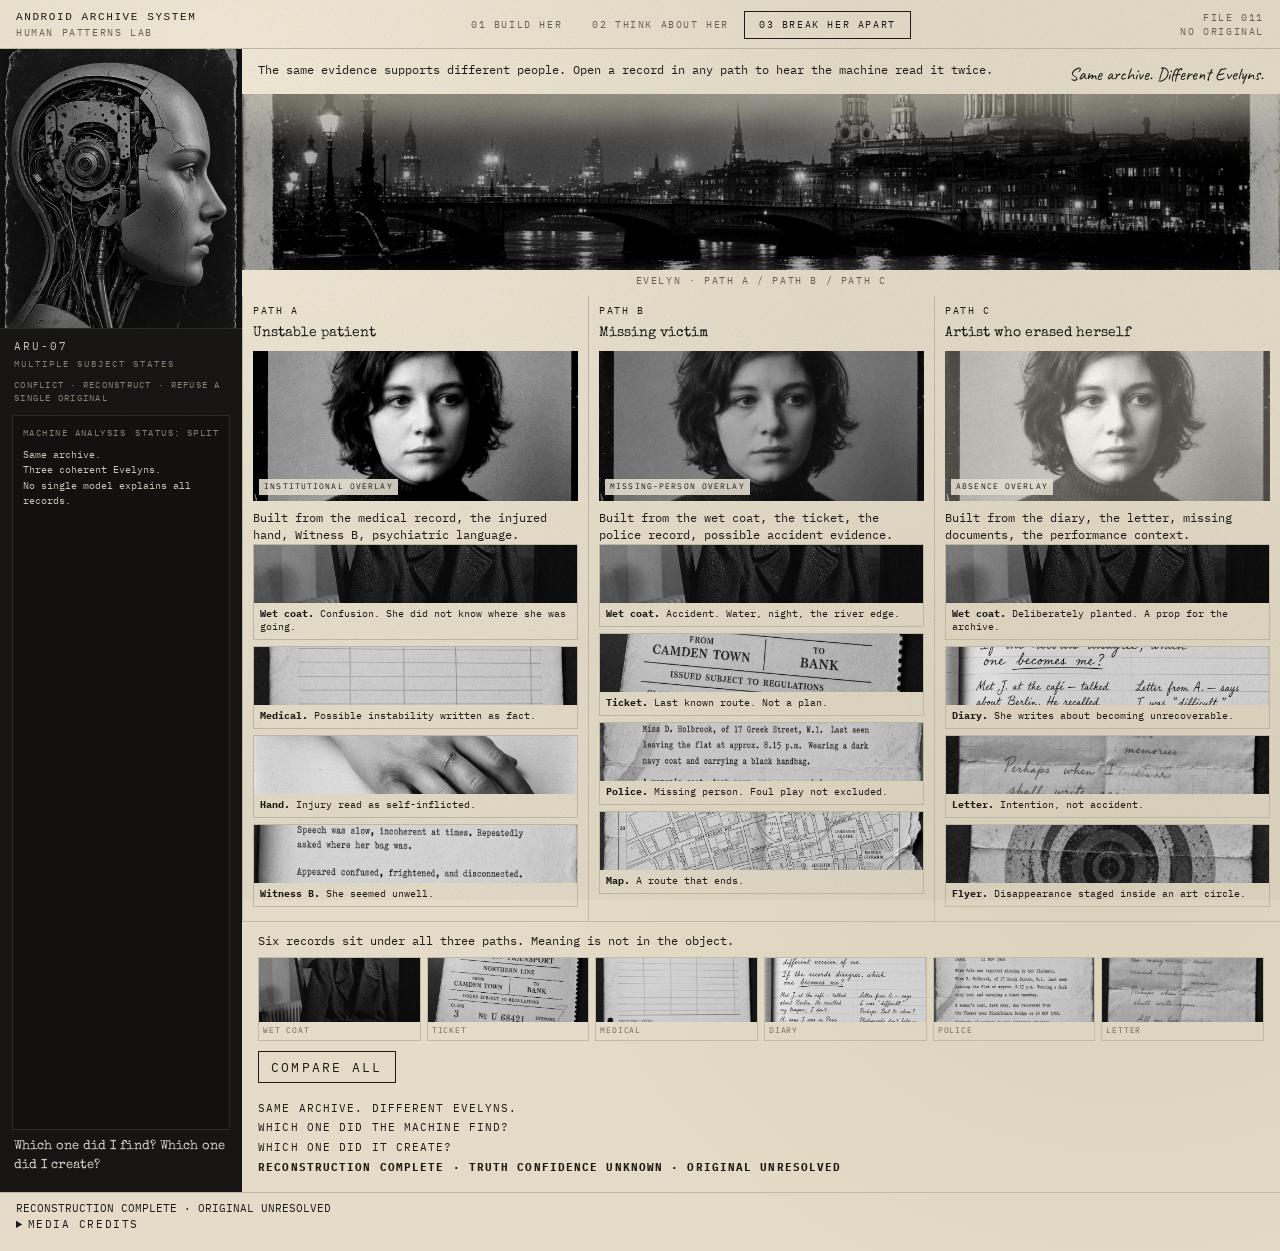
==== commit bc7906b0: "Lay out the three pages as machine, archive, and subject model. Keep the analog collage, add the Tha" ====
--- a/no-original.html
+++ b/no-original.html
@@ -7,197 +7,144 @@
   <link rel="preconnect" href="https://fonts.googleapis.com">
   <link rel="preconnect" href="https://fonts.gstatic.com" crossorigin>
   <link href="https://fonts.googleapis.com/css2?family=Caveat:wght@500&family=IBM+Plex+Mono:wght@400;500&family=Special+Elite&display=swap" rel="stylesheet">
-  <link rel="stylesheet" href="css/style.css?v=11">
+  <link rel="stylesheet" href="css/style.css?v=13">
 </head>
 <body class="page-none">
   <a class="skip" href="#main">Skip to reconstructions</a>
 
-  <header class="top">
-    <p>Android Archive System · Human Patterns Lab · <strong>FILE 011</strong></p>
-    <p>Same archive. Three Evelyns.</p>
+  <header class="mast">
+    <p><strong>Android Archive System</strong> Human Patterns Lab</p>
+    <nav aria-label="Case stages">
+      <ol class="storyline">
+        <li class="is-past"><a href="index.html">01 Build her</a></li>
+        <li class="is-past"><a href="reconstruction.html">02 Think about her</a></li>
+        <li><a href="no-original.html" aria-current="step">03 Break her apart</a></li>
+      </ol>
+    </nav>
+    <p class="mast-file">File 011<br>No original</p>
   </header>
 
-  <nav class="storyline" aria-label="Case stages">
-    <ol>
-      <li class="is-past"><a href="index.html">01 Archive · Build her</a></li>
-      <li class="is-past"><a href="reconstruction.html">02 Reconstruction · Think about her</a></li>
-      <li><a href="no-original.html" aria-current="step">03 No original · Break her apart</a></li>
-    </ol>
-  </nav>
+  <main id="main" class="board-break" data-branch>
+    <aside class="machine" data-machine>
+      <figure>
+        <img src="images/unit/aru-07-profile.jpg" alt="ARU-07 in profile, unable to hold a single original.">
+      </figure>
+      <p class="machine-id">ARU-07<span>Multiple subject states</span></p>
+      <p class="machine-fn">Conflict · Reconstruct · Refuse a single original</p>
+      <section class="cog" aria-live="polite">
+        <p class="cog-head"><span>Machine analysis</span><span data-status>Status: split</span></p>
+        <p class="cog-log" data-cog>Same archive.
+Three coherent Evelyns.
+No single model explains all records.</p>
+      </section>
+      <p class="cog-quote" data-voice>Which one did I find? Which one did I create?</p>
+    </aside>
 
-  <main id="main" class="wrap">
-    <article class="branch" data-branch>
-      <header class="branch-lead">
-        <p>No single model explains all records. The same evidence can construct three coherent people.</p>
-        <p class="hand">Which one did the machine find? Which one did it create?</p>
-      </header>
+    <header class="break-lead">
+      <p>The same evidence supports different people. Open a record in any path to hear the machine read it twice.</p>
+      <p class="hand">Same archive. Different Evelyns.</p>
+    </header>
+    <p class="fork">Evelyn · path A / path B / path C</p>
 
-      <div class="branch-fork" aria-hidden="true">
-        <p class="hub">Evelyn</p>
-        <span>Path A</span>
-        <span>/</span>
-        <span>Path B</span>
-        <span>/</span>
-        <span>Path C</span>
+    <section class="path path-a" aria-labelledby="path-a">
+      <h2 id="path-a">Path A</h2>
+      <p class="who">Unstable patient</p>
+      <figure class="face">
+        <img src="images/archive/evelyn-portrait.jpg" alt="Evelyn as read by the hospital.">
+        <figcaption>Institutional overlay</figcaption>
+      </figure>
+      <p>Built from the medical record, the injured hand, Witness B, psychiatric language.</p>
+      <div class="same-ev">
+        <button type="button" data-id="coat" data-read="a"><img src="images/evidence/wet-coat.jpg" alt="Wet coat as confusion."><p><strong>Wet coat.</strong> Confusion. She did not know where she was going.</p></button>
+        <button type="button" data-id="medical" data-read="a"><img src="images/archive/medical-form.jpg" alt="Medical form as diagnosis."><p><strong>Medical.</strong> Possible instability written as fact.</p></button>
+        <button type="button" data-id="hand" data-read="a"><img src="images/evidence/hand-injury.jpg" alt="Hand as self-harm reading."><p><strong>Hand.</strong> Injury read as self-inflicted.</p></button>
+        <button type="button" data-id="witness-b" data-read="a"><img src="images/evidence/witness-b.jpg" alt="Witness B."><p><strong>Witness B.</strong> She seemed unwell.</p></button>
       </div>
+    </section>
 
-      <section class="path path-a" aria-labelledby="path-a">
-        <h2 id="path-a">Path A</h2>
-        <p class="who">Evelyn as unstable patient</p>
-        <figure class="face">
-          <img src="images/archive/evelyn-portrait.jpg" alt="Portrait of Evelyn overlaid by medical reading — Path A.">
-          <figcaption>Institutional overlay</figcaption>
-        </figure>
-        <p>Built mainly from the medical record, the injured hand, Witness B, and psychiatric language. The institution speaks louder than she does.</p>
-        <div class="same-ev">
-          <button type="button" data-id="coat" data-read="a">
-            <img src="images/evidence/wet-coat.jpg" alt="Wet coat, interpreted as confusion.">
-            <p><strong>Wet coat.</strong> Evidence of confusion. She did not know where she was going.</p>
-          </button>
-          <button type="button" data-id="medical" data-read="a">
-            <img src="images/archive/medical-form.jpg" alt="Medical form as diagnosis.">
-            <p><strong>Medical record.</strong> Diagnostic language: possible instability.</p>
-          </button>
-          <button type="button" data-id="hand" data-read="a">
-            <img src="images/evidence/hand-injury.jpg" alt="Hand injury as self-harm reading.">
-            <p><strong>Hand.</strong> Injury read as self-inflicted.</p>
-          </button>
-          <button type="button" data-id="witness-b" data-read="a">
-            <img src="images/evidence/witness-b.jpg" alt="Witness B supporting a medical narrative.">
-            <p><strong>Witness B.</strong> She seemed unwell. She talked to herself.</p>
-          </button>
-        </div>
-      </section>
+    <section class="path path-b" aria-labelledby="path-b">
+      <h2 id="path-b">Path B</h2>
+      <p class="who">Missing victim</p>
+      <figure class="face">
+        <img src="images/archive/evelyn-portrait.jpg" alt="Evelyn as circulated by police.">
+        <figcaption>Missing-person overlay</figcaption>
+      </figure>
+      <p>Built from the wet coat, the ticket, the police record, possible accident evidence.</p>
+      <div class="same-ev">
+        <button type="button" data-id="coat" data-read="b"><img src="images/evidence/wet-coat.jpg" alt="Wet coat as accident."><p><strong>Wet coat.</strong> Accident. Water, night, the river edge.</p></button>
+        <button type="button" data-id="ticket" data-read="b"><img src="images/archive/tube-ticket.jpg" alt="Ticket as last movement."><p><strong>Ticket.</strong> Last known route. Not a plan.</p></button>
+        <button type="button" data-id="police" data-read="b"><img src="images/archive/police-report.jpg" alt="Police as missing file."><p><strong>Police.</strong> Missing person. Foul play not excluded.</p></button>
+        <button type="button" data-id="map" data-read="b"><img src="images/evidence/map-fragment.jpg" alt="Map as path that ends."><p><strong>Map.</strong> A route that ends.</p></button>
+      </div>
+    </section>
 
-      <section class="path path-b" aria-labelledby="path-b">
-        <h2 id="path-b">Path B</h2>
-        <p class="who">Evelyn as missing victim</p>
-        <figure class="face">
-          <img src="images/archive/evelyn-portrait.jpg" alt="Portrait of Evelyn overlaid by police reading — Path B.">
-          <figcaption>Missing-person overlay</figcaption>
-        </figure>
-        <p>Built mainly from the wet coat, the tube ticket, the police record, and possible accident evidence. The city becomes a crime scene.</p>
-        <div class="same-ev">
-          <button type="button" data-id="coat" data-read="b">
-            <img src="images/evidence/wet-coat.jpg" alt="Wet coat, interpreted as accident.">
-            <p><strong>Wet coat.</strong> Evidence of accident. Water, night, the river edge.</p>
-          </button>
-          <button type="button" data-id="ticket" data-read="b">
-            <img src="images/archive/tube-ticket.jpg" alt="Ticket as last movement.">
-            <p><strong>Tube ticket.</strong> Last known movement. Not a plan — a path.</p>
-          </button>
-          <button type="button" data-id="police" data-read="b">
-            <img src="images/archive/police-report.jpg" alt="Police report as missing-person file.">
-            <p><strong>Police record.</strong> Missing person. Foul play not excluded.</p>
-          </button>
-          <button type="button" data-id="map" data-read="b">
-            <img src="images/evidence/map-fragment.jpg" alt="Map fragment as route of disappearance.">
-            <p><strong>Map fragment.</strong> A route that ends.</p>
-          </button>
-        </div>
-      </section>
+    <section class="path path-c" aria-labelledby="path-c">
+      <h2 id="path-c">Path C</h2>
+      <p class="who">Artist who erased herself</p>
+      <figure class="face">
+        <img src="images/archive/evelyn-portrait.jpg" alt="Evelyn fading as artwork.">
+        <figcaption>Absence overlay</figcaption>
+      </figure>
+      <p>Built from the diary, the letter, missing documents, the performance context.</p>
+      <div class="same-ev">
+        <button type="button" data-id="coat" data-read="c"><img src="images/evidence/wet-coat.jpg" alt="Wet coat as planted evidence."><p><strong>Wet coat.</strong> Deliberately planted. A prop for the archive.</p></button>
+        <button type="button" data-id="diary" data-read="c"><img src="images/archive/diary-page.jpg" alt="Diary as instruction."><p><strong>Diary.</strong> She writes about becoming unrecoverable.</p></button>
+        <button type="button" data-id="letter" data-read="c"><img src="images/evidence/letter-sister.jpg" alt="Letter as planned leaving."><p><strong>Letter.</strong> Intention, not accident.</p></button>
+        <button type="button" data-id="flyer" data-read="c"><img src="images/archive/event-flyer.jpg" alt="Flyer as performance."><p><strong>Flyer.</strong> Disappearance staged inside an art circle.</p></button>
+      </div>
+    </section>
 
-      <section class="path path-c" aria-labelledby="path-c">
-        <h2 id="path-c">Path C</h2>
-        <p class="who">Evelyn as artist who erased herself</p>
-        <figure class="face">
-          <img src="images/archive/evelyn-portrait.jpg" alt="Portrait of Evelyn fading — Path C, self-erasure.">
-          <figcaption>Absence overlay</figcaption>
-        </figure>
-        <p>Built mainly from the diary, the letter, missing documents, the performance context, and contradictory statements. Absence is the work.</p>
-        <div class="same-ev">
-          <button type="button" data-id="coat" data-read="c">
-            <img src="images/evidence/wet-coat.jpg" alt="Wet coat, interpreted as planted evidence.">
-            <p><strong>Wet coat.</strong> Deliberately planted. A prop left for the archive.</p>
-          </button>
-          <button type="button" data-id="diary" data-read="c">
-            <img src="images/archive/diary-page.jpg" alt="Diary as instruction for disappearance.">
-            <p><strong>Diary.</strong> She writes about becoming unrecoverable.</p>
-          </button>
-          <button type="button" data-id="letter" data-read="c">
-            <img src="images/evidence/letter-sister.jpg" alt="Letter as planned leaving.">
-            <p><strong>Letter.</strong> Intention, not accident. A last correspondence.</p>
-          </button>
-          <button type="button" data-id="flyer" data-read="c">
-            <img src="images/archive/event-flyer.jpg" alt="Flyer as performance context.">
-            <p><strong>Event flyer.</strong> Disappearance staged inside an art circle.</p>
-          </button>
-        </div>
-      </section>
+    <section class="break-share">
+      <p>Six records sit under all three paths. Meaning is not in the object.</p>
+      <div class="share-strip">
+        <figure><img src="images/evidence/wet-coat.jpg" alt="Shared wet coat."><figcaption>Wet coat</figcaption></figure>
+        <figure><img src="images/archive/tube-ticket.jpg" alt="Shared ticket."><figcaption>Ticket</figcaption></figure>
+        <figure><img src="images/archive/medical-form.jpg" alt="Shared medical form."><figcaption>Medical</figcaption></figure>
+        <figure><img src="images/archive/diary-page.jpg" alt="Shared diary."><figcaption>Diary</figcaption></figure>
+        <figure><img src="images/archive/police-report.jpg" alt="Shared police report."><figcaption>Police</figcaption></figure>
+        <figure><img src="images/evidence/letter-sister.jpg" alt="Shared letter."><figcaption>Letter</figcaption></figure>
+      </div>
+      <p><button class="compare" type="button" data-compare>Compare all</button></p>
+    </section>
 
-      <section class="branch-share">
-        <h2 class="visually-hidden">Shared archive</h2>
-        <p>The same six records sit under all three paths. Meaning is not in the object. Meaning is in the model that claims it.</p>
-        <div class="share-strip">
-          <figure>
-            <img src="images/evidence/wet-coat.jpg" alt="Shared evidence: wet coat.">
-            <figcaption>Wet coat</figcaption>
-          </figure>
-          <figure>
-            <img src="images/archive/tube-ticket.jpg" alt="Shared evidence: tube ticket.">
-            <figcaption>Ticket</figcaption>
-          </figure>
-          <figure>
-            <img src="images/archive/medical-form.jpg" alt="Shared evidence: medical form.">
-            <figcaption>Medical</figcaption>
-          </figure>
-          <figure>
-            <img src="images/archive/diary-page.jpg" alt="Shared evidence: diary.">
-            <figcaption>Diary</figcaption>
-          </figure>
-          <figure>
-            <img src="images/archive/police-report.jpg" alt="Shared evidence: police report.">
-            <figcaption>Police</figcaption>
-          </figure>
-          <figure>
-            <img src="images/evidence/letter-sister.jpg" alt="Shared evidence: letter.">
-            <figcaption>Letter</figcaption>
-          </figure>
-        </div>
-        <p>
-          <button class="compare" type="button" data-compare>Compare all</button>
-        </p>
-      </section>
+    <div class="overlap" data-overlap hidden>
+      <img src="images/archive/evelyn-portrait.jpg" alt="Path A overlay.">
+      <img src="images/archive/evelyn-eye-l.jpg" alt="Path B overlay.">
+      <img src="images/archive/evelyn-eye-r.jpg" alt="Path C overlay.">
+      <p class="lab"><span>Patient</span><span>Victim</span><span>Artist</span></p>
+    </div>
 
-      <div class="overlap" data-overlap hidden>
-        <img src="images/archive/evelyn-portrait.jpg" alt="Path A overlay of Evelyn.">
-        <img src="images/archive/evelyn-eye-l.jpg" alt="Path B overlay, cropped eye.">
-        <img src="images/archive/evelyn-eye-r.jpg" alt="Path C overlay, other eye.">
-        <p class="lab"><span>Patient</span><span>Victim</span><span>Artist</span></p>
-      </div>
+    <section class="break-final">
+      <p>Same archive. Different Evelyns.</p>
+      <p>Which one did the machine find?</p>
+      <p>Which one did it create?</p>
+      <p><strong>Reconstruction complete · truth confidence unknown · original unresolved</strong></p>
+    </section>
 
-      <section class="branch-final">
-        <p>Which one did the machine find?</p>
-        <p>Which one did it create?</p>
-        <p><strong>Reconstruction complete.</strong></p>
-        <p>Truth confidence: unknown</p>
-        <p>Original: unresolved</p>
-        <p class="model-voice">No single model explains all records.</p>
-      </section>
-    </article>
+    <figure class="city">
+      <img src="images/archive/london-thames-night.jpg" alt="Night photograph of the Thames and St Paul’s, late 1960s.">
+    </figure>
   </main>
 
   <aside class="inspect" data-inspect hidden>
     <div class="inspect-img"><img alt=""></div>
     <div class="inspect-panel">
-      <p class="inspect-status" data-status aria-live="polite"></p>
+      <p class="inspect-status" data-istatus></p>
       <div data-body></div>
       <button class="inspect-close" type="button" data-close>Close record</button>
     </div>
   </aside>
 
   <footer class="site-footer">
-    <p>RECONSTRUCTION COMPLETE · TRUTH CONFIDENCE UNKNOWN · ORIGINAL UNRESOLVED</p>
+    <p>RECONSTRUCTION COMPLETE · ORIGINAL UNRESOLVED</p>
     <details>
       <summary>Media credits</summary>
       <ul class="credits-list">
-        <li>Portrait and eye crops — project archive stills from the same negative.</li>
-        <li>Medical form, police report, diary, flyer, ticket — project archive stills.</li>
-        <li>Wet coat, letter, hand injury, map, witness pages — project evidence stills.</li>
+        <li>ARU-07 profile — generated analog still for this project.</li>
         <li>Evelyn Vale and CASE 11 are fictional. Credits describe media files only.</li>
       </ul>
     </details>
   </footer>
-  <script src="js/script.js?v=11"></script>
+  <script src="js/script.js?v=13"></script>
 </body>
 </html>
--- a/css/style.css
+++ b/css/style.css
@@ -1,4 +1,4 @@
-/* CASE 11 — archival reconstruction. Machine exists through reasoning. */
+/* CASE 11 — analog archive × machine cognition. */
 
 :root {
   --bg: #e7e0d2;
@@ -6,6 +6,9 @@
   --dim: #6a6458;
   --line: #c2baa8;
   --alert: #7a2e2e;
+  --machine: #161513;
+  --machine-ink: #cfc8bc;
+  --machine-dim: #8a8478;
   --sys: "IBM Plex Mono", ui-monospace, Menlo, monospace;
   --type: "Special Elite", "Courier New", monospace;
   --hand: "Caveat", "Segoe Script", cursive;
@@ -28,13 +31,16 @@
   color: var(--ink);
   font-family: var(--sys);
   font-size: 12px;
-  line-height: 1.5;
+  line-height: 1.45;
 }
 
 .page-archive,
 .page-recon,
 .page-none {
-  position: relative;
+  background:
+    radial-gradient(ellipse at 18% 8%, rgba(255, 248, 230, 0.55), transparent 42%),
+    radial-gradient(ellipse at 88% 70%, rgba(120, 90, 50, 0.08), transparent 40%),
+    #e4dcc8;
 }
 
 .page-archive::before,
@@ -44,8 +50,8 @@
   position: fixed;
   inset: 0;
   pointer-events: none;
-  z-index: 20;
-  opacity: 0.22;
+  z-index: 30;
+  opacity: 0.32;
   mix-blend-mode: multiply;
   background-image: url("data:image/svg+xml;utf8,<svg xmlns='http://www.w3.org/2000/svg' width='140' height='140'><filter id='n'><feTurbulence type='fractalNoise' baseFrequency='0.85' numOctaves='2' stitchTiles='stitch'/></filter><rect width='100%' height='100%' filter='url(%23n)' opacity='0.55'/></svg>");
 }
@@ -56,7 +62,7 @@
 }
 
 a {
-  color: var(--ink);
+  color: inherit;
   text-decoration: none;
 }
 
@@ -72,7 +78,10 @@
 ol,
 ul,
 figure,
-blockquote {
+blockquote,
+dl,
+dt,
+dd {
   margin: 0;
 }
 
@@ -107,162 +116,262 @@
   clip: rect(0 0 0 0);
 }
 
-.top {
+/* Top bar — file header */
+.mast {
   display: grid;
-  grid-template-columns: 1fr auto;
-  gap: 8px 20px;
-  align-items: baseline;
-  max-width: 1180px;
-  margin: 0 auto;
-  padding: 14px 22px 0;
+  grid-template-columns: minmax(180px, 0.7fr) minmax(0, 1.6fr) minmax(140px, 0.5fr);
+  align-items: center;
+  gap: 8px 16px;
+  padding: 10px 16px 8px;
+  border-bottom: 1px solid var(--line);
   font-size: 10px;
   letter-spacing: 0.16em;
   text-transform: uppercase;
   color: var(--dim);
 }
 
-.top strong {
+.mast strong {
+  display: block;
   color: var(--ink);
-  font-weight: 400;
+  font-weight: 500;
+  font-size: 11px;
 }
 
 .storyline {
-  max-width: 1180px;
-  margin: 8px auto 0;
-  padding: 0 22px;
-  border-top: 1px solid var(--line);
-  border-bottom: 1px solid var(--line);
-}
-
-.storyline ol {
   list-style: none;
   display: flex;
+  justify-content: center;
+  gap: 0;
   padding: 0;
-  margin: 0;
-}
-
-.storyline li {
-  flex: 1;
-  border-right: 1px solid var(--line);
-}
-
-.storyline li:last-child {
-  border-right: 0;
 }
 
 .storyline a {
   display: block;
-  padding: 8px 10px;
-  font-size: 10px;
-  letter-spacing: 0.16em;
-  text-transform: uppercase;
-  text-align: center;
+  padding: 6px 14px;
+  border: 1px solid transparent;
 }
 
 .storyline a[aria-current="step"] {
-  background: #1c1b18;
-  color: #e7e0d2;
+  color: var(--ink);
+  border-color: var(--ink);
   text-decoration: none;
 }
 
-.storyline .is-past a {
-  color: var(--dim);
-}
-
-.storyline .is-ahead {
-  opacity: 0.55;
-}
-
-.wrap {
+.storyline .is-ahead a {
+  opacity: 0.45;
+}
+
+.mast-file {
+  text-align: right;
+}
+
+/* PAGE 1 — machine | fragments | subject */
+.board {
+  display: grid;
+  grid-template-columns: minmax(250px, 0.82fr) minmax(0, 1.35fr) minmax(250px, 0.88fr);
+  grid-template-rows: minmax(620px, 1fr) auto;
+  min-height: calc(100vh - 52px);
   position: relative;
   z-index: 1;
-  max-width: 1180px;
-  margin: 0 auto;
-  padding: 16px 22px 24px;
-}
-
-/* PAGE 1 — central model, surrounding fragments */
-.build {
-  display: grid;
-  grid-template-columns: minmax(160px, 0.85fr) minmax(280px, 1.3fr) minmax(160px, 0.85fr);
-  grid-template-rows: auto minmax(320px, 1fr) auto;
-  gap: 10px 14px;
-}
-
-.build-lead {
-  grid-column: 1 / -1;
+}
+
+.machine {
+  background: var(--machine);
+  color: var(--machine-ink);
+  padding: 0 0 16px;
+  display: flex;
+  flex-direction: column;
+  min-height: 100%;
+}
+
+.machine figure {
+  margin: 0;
+  overflow: hidden;
+  max-height: 280px;
+  border-bottom: 1px solid #2c2a26;
+}
+
+.machine figure img {
+  width: 100%;
+  height: 280px;
+  object-fit: cover;
+  object-position: 40% 20%;
+  filter: grayscale(1) contrast(1.05);
+}
+
+.machine-id {
+  padding: 10px 14px 8px;
+  letter-spacing: 0.18em;
+  text-transform: uppercase;
+  font-size: 11px;
+}
+
+.machine-id span {
+  display: block;
+  color: var(--machine-dim);
+  font-size: 9px;
+  margin-top: 2px;
+}
+
+.machine-fn {
+  padding: 0 14px 10px;
+  font-size: 9px;
+  letter-spacing: 0.14em;
+  text-transform: uppercase;
+  color: var(--machine-dim);
+}
+
+.cog {
+  margin: 0 12px;
+  padding: 10px 10px 12px;
+  border: 1px solid #2f2c28;
+  background: #12110f;
+  flex: 1;
+  min-height: 220px;
+}
+
+.cog-head {
   display: flex;
   justify-content: space-between;
-  gap: 16px;
+  font-size: 9px;
+  letter-spacing: 0.16em;
+  text-transform: uppercase;
+  color: var(--machine-dim);
+  margin-bottom: 8px;
+}
+
+.cog-log {
+  font-size: 10px;
+  line-height: 1.55;
+  color: var(--machine-ink);
+  min-height: 8em;
+  white-space: pre-wrap;
+}
+
+.cog-note {
+  margin: 10px 14px 0;
+  font-size: 11px;
+  color: var(--machine-dim);
+}
+
+.cog-quote {
+  margin: 8px 14px 0;
+  font-family: var(--type);
+  font-size: 13px;
+  color: #d4cec4;
+}
+
+.machine.is-live figure img {
+  filter: grayscale(1) contrast(1.12) brightness(1.04);
+}
+
+/* Center archive */
+.stage {
+  position: relative;
+  padding: 16px 18px 14px;
+  background: #ebe3d1;
+  box-shadow: inset 0 0 0 1px rgba(80, 70, 50, 0.12);
+}
+
+.stage::before {
+  content: "visual input";
+  position: absolute;
+  left: -8px;
+  top: 118px;
+  z-index: 2;
+  font-size: 8px;
+  letter-spacing: 0.16em;
+  text-transform: uppercase;
   color: var(--dim);
+  transform: rotate(-90deg);
+  transform-origin: left top;
+}
+
+.stage-head {
+  display: flex;
+  justify-content: space-between;
+  align-items: flex-start;
+  gap: 12px;
+  margin-bottom: 10px;
+}
+
+.stage-head h1 {
   font-size: 11px;
-}
-
-.build-lead strong {
-  color: var(--ink);
-  font-weight: 400;
-}
-
-.frag-col {
+  font-weight: 500;
+  letter-spacing: 0.18em;
+  text-transform: uppercase;
+  padding: 4px 8px;
+  background: #f4ecdc;
+  box-shadow: 1px 1px 0 rgba(28, 27, 24, 0.12);
+}
+
+.hint {
+  font-family: var(--hand);
+  font-size: 18px;
+  letter-spacing: 0.02em;
+  text-transform: none;
+  color: #3d3a34;
+  max-width: 12em;
+  text-align: right;
+  transform: rotate(2deg);
+}
+
+.frags {
   display: grid;
-  grid-template-columns: 1fr;
-  gap: 8px;
-  align-content: start;
-}
-
-.frag-col--left {
-  grid-column: 1;
-  grid-row: 2;
-}
-
-.frag-col--right {
-  grid-column: 3;
-  grid-row: 2;
-}
-
-.frag-row {
-  grid-column: 1 / -1;
-  grid-row: 3;
-  display: grid;
-  grid-template-columns: repeat(6, minmax(0, 1fr));
-  gap: 8px;
+  grid-template-columns: repeat(4, minmax(0, 1fr));
+  gap: 10px 8px;
+  padding: 10px 8px 12px;
+  background: #f3ead8;
+  box-shadow:
+    0 0 0 1px rgba(90, 80, 60, 0.18),
+    3px 4px 0 rgba(28, 27, 24, 0.06);
 }
 
 .frag {
-  border: 1px solid var(--line);
-  background: transparent;
+  border: 0;
+  background: #f7f1e4;
   position: relative;
   overflow: hidden;
+  padding: 5px 5px 0;
+  box-shadow: 1px 1px 0 #c9c0ae, 0 0 0 1px #d8d0be;
+  transition: transform 0.15s ease, box-shadow 0.15s ease;
+}
+
+.frag:hover {
+  transform: translateY(-3px) rotate(-0.4deg);
+  box-shadow: 2px 4px 0 rgba(28, 27, 24, 0.16);
+  text-decoration: none;
 }
 
 .frag img {
   width: 100%;
-  height: 88px;
+  height: 102px;
   object-fit: cover;
-  filter: grayscale(1) contrast(1.05);
-}
-
-.frag-row .frag img {
-  height: 92px;
-}
-
-.frag .tag {
-  position: absolute;
-  left: 4px;
-  top: 4px;
-  z-index: 2;
+  filter: grayscale(1) contrast(1.08) sepia(0.12);
+}
+
+.frag .meta {
+  display: none;
+  position: absolute;
+  left: 6px;
+  right: 6px;
+  bottom: 24px;
   font-size: 8px;
-  letter-spacing: 0.12em;
-  text-transform: uppercase;
-  background: rgba(231, 224, 210, 0.86);
-  padding: 1px 4px;
+  letter-spacing: 0.08em;
+  text-transform: uppercase;
+  background: rgba(247, 241, 228, 0.94);
+  padding: 2px 4px;
+}
+
+.frag:hover .meta {
+  display: block;
 }
 
 .frag .cap {
   display: block;
-  padding: 4px 6px 5px;
+  padding: 5px 2px 6px;
   font-size: 9px;
-  letter-spacing: 0.1em;
+  letter-spacing: 0.12em;
   text-transform: uppercase;
   color: var(--dim);
 }
@@ -271,192 +380,432 @@
   outline: 1px solid var(--ink);
 }
 
-.frag.is-read .tag {
-  background: #1c1b18;
-  color: #e7e0d2;
-}
-
-.model {
+.frag.is-open {
+  outline: 1px solid var(--alert);
+}
+
+.stage-quote {
+  margin-top: 14px;
+  padding: 10px 14px;
+  width: 88%;
+  background: #f4ead4;
+  border: 0;
+  font-family: var(--type);
+  font-size: 14px;
+  transform: rotate(-0.8deg);
+  box-shadow: 1px 2px 0 rgba(28, 27, 24, 0.1);
+}
+
+.stage-quote::before {
+  content: "";
+  position: absolute;
+  /* tape */
+}
+
+.board .machine {
+  grid-column: 1;
+  grid-row: 1 / -1;
+}
+
+.board .stage {
   grid-column: 2;
+  grid-row: 1;
+}
+
+.board .subject {
+  grid-column: 3;
+  grid-row: 1;
+}
+
+.city {
+  grid-column: 2 / -1;
   grid-row: 2;
-  border: 1px solid var(--ink);
-  padding: 12px 14px 14px;
-  min-height: 360px;
-}
-
-.model-kicker,
-.model-pct,
-.model-status {
+  height: 176px;
+  overflow: hidden;
+  position: relative;
+}
+
+.city::after {
+  content: "";
+  position: absolute;
+  inset: 0;
+  z-index: 1;
+  pointer-events: none;
+  box-shadow: inset 0 28px 36px rgba(228, 220, 200, 0.55);
+}
+
+.city img {
+  width: 100%;
+  height: 176px;
+  object-fit: cover;
+  object-position: 50% 58%;
+  filter: grayscale(1) contrast(1.2) brightness(0.82);
+}
+
+/* Right — subject model */
+.subject {
+  padding: 14px 14px 16px;
+}
+
+.subject h2 {
+  font-size: 11px;
+  font-weight: 500;
+  letter-spacing: 0.18em;
+  text-transform: uppercase;
+}
+
+.subject-pct {
+  margin: 8px 0 6px;
+  font-size: 10px;
   letter-spacing: 0.14em;
   text-transform: uppercase;
 }
 
-.model-kicker {
-  font-size: 9px;
-  color: var(--dim);
-}
-
-.model-pct {
-  font-size: 28px;
-  margin: 4px 0 2px;
-}
-
-.model-status {
-  font-size: 11px;
+.subject-pct strong {
+  font-size: 22px;
+  font-weight: 400;
+  display: block;
+}
+
+.bar {
+  height: 4px;
+  background: var(--line);
   margin-bottom: 10px;
 }
 
-.model-face {
-  position: relative;
-  height: 220px;
+.bar > span {
+  display: block;
+  height: 100%;
+  background: var(--ink);
+  width: 8%;
+}
+
+.subject-face {
+  position: relative;
+  height: 300px;
   overflow: hidden;
   background: #cfc6b4;
-  border: 1px solid var(--line);
-}
-
-.model-face img {
+  margin-bottom: 10px;
+  box-shadow: 0 0 0 1px rgba(28, 27, 24, 0.28);
+}
+
+.subject-face img {
   position: absolute;
   inset: 0;
   width: 100%;
   height: 100%;
   object-fit: cover;
+  object-position: 50% 18%;
   filter: grayscale(1);
 }
 
-.model-face .face-full {
-  opacity: 0.22;
-  filter: grayscale(1) blur(14px) contrast(0.9);
-}
-
-.model-face .face-eye {
-  width: 42%;
-  height: 42%;
-  left: 29%;
-  top: 22%;
-  opacity: 0.9;
-  filter: grayscale(1) contrast(1.1);
-}
-
-.model[data-clarity="1"] .face-full {
-  opacity: 0.45;
-  filter: grayscale(1) blur(8px);
-}
-
-.model[data-clarity="1"] .face-eye {
+.subject-face .base {
+  opacity: 0.62;
+  filter: grayscale(1) contrast(1.05) blur(1.6px);
+}
+
+.subject-face .base-b {
+  display: none;
+}
+
+.subject-face .eye {
+  display: none;
+}
+
+.subject-face .scrap {
+  mix-blend-mode: multiply;
+  opacity: 0.55;
+}
+
+.subject-face .scrap-a {
+  width: 46%;
+  height: 48%;
+  left: auto;
+  right: -6%;
+  top: 6%;
+}
+
+.subject-face .scrap-b {
+  width: 40%;
+  height: 34%;
+  top: auto;
+  bottom: -4%;
+  left: auto;
+  right: 0;
+  opacity: 0.42;
+}
+
+.subject-face .scrap-c {
+  width: 28%;
+  height: 22%;
+  left: auto;
+  right: 10%;
+  top: 38%;
+  opacity: 0.35;
+}
+
+.subject[data-clarity="0"] .base {
   opacity: 0.5;
-}
-
-.model[data-clarity="2"] .face-full {
+  filter: grayscale(1) contrast(1.08) blur(2.2px);
+}
+
+.subject[data-clarity="1"] .base {
   opacity: 0.72;
-  filter: grayscale(1) blur(4px);
-}
-
-.model[data-clarity="2"] .face-eye {
-  opacity: 0.2;
-}
-
-.model[data-clarity="3"] .face-full {
-  opacity: 0.88;
-  filter: grayscale(1) blur(1.5px);
-}
-
-.model[data-clarity="3"] .face-eye {
-  opacity: 0;
-}
-
-.model[data-clarity="4"] .face-full {
+  filter: grayscale(1) blur(1px);
+}
+
+.subject[data-clarity="2"] .base {
+  opacity: 0.86;
+  filter: grayscale(1) blur(0.4px);
+}
+
+.subject[data-clarity="2"] .scrap,
+.subject[data-clarity="3"] .scrap {
+  opacity: 0.28;
+}
+
+.subject[data-clarity="3"] .base {
+  opacity: 0.94;
+  filter: grayscale(1) blur(0);
+}
+
+.subject[data-clarity="4"] .base {
   opacity: 1;
   filter: grayscale(1) blur(0);
 }
 
-.model[data-clarity="4"] .face-eye {
+.subject[data-clarity="4"] .scrap {
+  opacity: 0.16;
+}
+
+.subject.is-conflict .base {
+  clip-path: polygon(0 0, 58% 0, 42% 100%, 0 100%);
+}
+
+.subject.is-conflict .base-b {
+  display: block;
+  clip-path: polygon(58% 0, 100% 0, 100% 100%, 42% 100%);
+  transform: translateX(10px);
+  opacity: 0.65;
+  filter: grayscale(1) contrast(1.3);
+}
+
+.layers {
+  display: flex;
+  flex-wrap: wrap;
+  gap: 8px 12px;
+  margin: 0 0 10px;
+  font-size: 9px;
+  letter-spacing: 0.12em;
+  text-transform: uppercase;
+  color: var(--dim);
+}
+
+.layers label {
+  display: flex;
+  gap: 4px;
+  align-items: center;
+}
+
+.layers input:disabled + span {
+  opacity: 0.35;
+}
+
+.subject.layer-off-VISUAL .base,
+.subject.layer-off-VISUAL .eye {
+  opacity: 0.08;
+}
+
+.subject.layer-off-SELF .scrap-c {
   display: none;
 }
 
-.model.is-flash .model-pct {
-  opacity: 0.4;
-}
-
-.model-facts {
-  list-style: none;
-  padding: 8px 0 0;
-  min-height: 4.5em;
+.subject.layer-off-INSTITUTION .scrap-b {
+  display: none;
+}
+
+.subject.layer-off-WITNESS .scrap-a {
+  display: none;
+}
+
+.sheet {
   font-size: 10px;
-  letter-spacing: 0.08em;
-  text-transform: uppercase;
-}
-
-.model-facts li {
-  margin: 0 0 0.25em;
-}
-
-.model-facts .layer {
+  letter-spacing: 0.12em;
+  text-transform: uppercase;
+}
+
+.sheet div {
+  display: grid;
+  grid-template-columns: 92px 1fr;
+  gap: 4px;
+  border-top: 1px solid var(--line);
+  padding: 4px 0;
+}
+
+.sheet dt {
   color: var(--dim);
-  margin-right: 8px;
-}
-
-.model-layers {
-  margin-top: 8px;
+}
+
+.subject-hand {
+  margin-top: 12px;
+  font-family: var(--hand);
+  font-size: 18px;
+  text-transform: none;
+  letter-spacing: 0.01em;
+}
+
+/* Viewer stays inside the center so machine + model remain visible */
+.inspect {
+  position: absolute;
+  inset: 8px;
+  z-index: 12;
+  display: grid;
+  grid-template-columns: minmax(0, 1.55fr) minmax(180px, 0.7fr);
+  background: rgba(231, 224, 210, 0.97);
+  border: 1px solid var(--ink);
+}
+
+.inspect[hidden] {
+  display: none;
+}
+
+.inspect-img {
+  display: flex;
+  align-items: center;
+  justify-content: center;
+  padding: 12px;
+}
+
+.inspect-img img {
+  max-height: 70vh;
+  max-width: 100%;
+  object-fit: contain;
+  filter: grayscale(1);
+  border: 1px solid var(--line);
+}
+
+.inspect-panel {
+  border-left: 1px solid var(--ink);
+  padding: 12px;
+  overflow: auto;
+}
+
+.inspect-status {
+  letter-spacing: 0.14em;
+  text-transform: uppercase;
   font-size: 9px;
+  min-height: 1.3em;
+  margin-bottom: 10px;
+}
+
+.inspect-panel h2 {
+  font-size: 9px;
+  font-weight: 400;
   letter-spacing: 0.16em;
   text-transform: uppercase;
   color: var(--dim);
-  min-height: 1.4em;
-}
-
-.model-voice {
-  margin-top: 10px;
-  font-family: var(--type);
-  font-size: 13px;
-  line-height: 1.4;
-}
-
-/* PAGE 2 — asymmetrical think grid */
-.think {
+  margin: 10px 0 4px;
+}
+
+.inspect-close {
+  margin-top: 12px;
+  letter-spacing: 0.14em;
+  text-transform: uppercase;
+  border-bottom: 1px solid var(--ink);
+  padding-bottom: 2px;
+}
+
+.page-none > .inspect {
+  position: fixed;
+  top: 52px;
+  left: min(34vw, 280px);
+  right: 12px;
+  bottom: 12px;
+  inset: auto;
+  z-index: 12;
+}
+
+/* PAGE 2 — asymmetrical: machine | relation well | subject */
+.board-think {
   display: grid;
-  grid-template-columns: minmax(180px, 0.7fr) minmax(0, 1.25fr) minmax(200px, 0.85fr);
-  grid-template-rows: auto minmax(280px, 1fr) auto;
-  gap: 12px 16px;
-}
-
-.think-lead {
+  grid-template-columns: minmax(230px, 0.7fr) minmax(0, 1.55fr) minmax(240px, 0.82fr);
+  grid-template-rows: minmax(0, 1fr) auto;
+  min-height: calc(100vh - 52px);
+  position: relative;
+  z-index: 1;
+}
+
+.board-think .machine {
+  grid-row: 1 / -1;
+}
+
+.board-think .city {
+  grid-column: 2 / -1;
+  grid-row: 2;
+}
+
+.board-think .subject {
+  grid-column: 3;
+  grid-row: 1;
+  border-left: 1px solid var(--line);
+}
+
+.relate {
+  grid-column: 2;
+  grid-row: 1;
+  display: grid;
+  grid-template-columns: repeat(6, minmax(0, 1fr));
+  grid-template-rows: auto auto 1fr auto;
+  gap: 8px;
+  padding: 12px 14px;
+  position: relative;
+}
+
+.relate > .links {
+  position: absolute;
+  inset: 0;
+  z-index: 3;
+  width: 100%;
+  height: 100%;
+  pointer-events: none;
+}
+
+.relate-lead {
   grid-column: 1 / -1;
+  font-size: 11px;
   color: var(--dim);
 }
 
-.think-lead strong {
+.relate-lead strong {
   color: var(--ink);
   font-weight: 400;
 }
 
 .evidence {
-  grid-column: 1;
-  grid-row: 2;
+  grid-column: 1 / -1;
   display: grid;
-  grid-template-columns: 1fr 1fr;
-  gap: 7px;
-  align-content: start;
+  grid-template-columns: repeat(6, minmax(0, 1fr));
+  gap: 6px;
 }
 
 .evidence .frag img {
-  height: 72px;
+  height: 64px;
 }
 
 .well {
-  grid-column: 2;
-  grid-row: 2;
+  grid-column: 1 / 5;
+  grid-row: 3;
   position: relative;
   border: 1px solid var(--ink);
-  padding: 12px;
-  min-height: 420px;
+  padding: 10px;
+  min-height: 280px;
 }
 
 .well h2,
-.judge h2,
-.path h2 {
+.hyps-wrap h2 {
   font-size: 10px;
   font-weight: 400;
-  letter-spacing: 0.16em;
+  letter-spacing: 0.14em;
   text-transform: uppercase;
   margin-bottom: 8px;
 }
@@ -467,25 +816,24 @@
   display: grid;
   grid-template-columns: repeat(3, minmax(0, 1fr));
   gap: 8px;
-  min-height: 110px;
 }
 
 .pin {
   border: 1px dashed var(--line);
-  min-height: 110px;
+  min-height: 96px;
   padding: 6px;
-}
-
-.pin img {
-  width: 100%;
-  height: 70px;
-  object-fit: cover;
-  filter: grayscale(1);
 }
 
 .pin.is-on {
   border-style: solid;
   border-color: var(--ink);
+}
+
+.pin img {
+  width: 100%;
+  height: 64px;
+  object-fit: cover;
+  filter: grayscale(1);
 }
 
 .links {
@@ -497,11 +845,11 @@
   pointer-events: none;
 }
 
-.hyps {
-  position: relative;
-  z-index: 2;
-  margin-top: 16px;
-  min-height: 120px;
+.hyps-wrap {
+  grid-column: 5 / 7;
+  grid-row: 3;
+  border: 1px solid var(--line);
+  padding: 10px;
 }
 
 .hyp {
@@ -524,200 +872,158 @@
   color: var(--alert);
 }
 
-.hyp.is-dead {
-  text-decoration: line-through;
+.relate-note {
+  grid-column: 1 / -1;
+  font-size: 10px;
   color: var(--dim);
 }
 
-.log {
-  margin-top: 12px;
+.subject.model--crisis .base {
+  filter: grayscale(1) contrast(1.35);
+}
+
+.subject.model--erasure .base {
+  opacity: 0.32;
+  filter: grayscale(1) brightness(1.25);
+}
+
+.subject.model--institution .base {
+  width: 52%;
+  height: 52%;
+  left: 6%;
+  top: 24%;
+}
+
+/* PAGE 3 — machine + three branching reconstructions */
+.board-break {
+  display: grid;
+  grid-template-columns: minmax(220px, 0.7fr) repeat(3, minmax(0, 1fr));
+  grid-template-rows: auto auto 1fr auto auto auto;
+  min-height: calc(100vh - 52px);
+  gap: 0;
+  position: relative;
+  z-index: 1;
+}
+
+.board-break .machine {
+  grid-column: 1;
+  grid-row: 1 / -1;
+}
+
+.board-break .city {
+  grid-column: 2 / -1;
+}
+
+.break-lead {
+  grid-column: 2 / -1;
+  padding: 12px 16px 6px;
+  display: flex;
+  justify-content: space-between;
+  gap: 16px;
+}
+
+.break-lead .hand {
+  font-family: var(--hand);
+  font-size: 18px;
+  text-transform: none;
+}
+
+.fork {
+  grid-column: 2 / -1;
+  text-align: center;
+  letter-spacing: 0.16em;
+  text-transform: uppercase;
   font-size: 10px;
-  letter-spacing: 0.08em;
-  text-transform: uppercase;
+  padding: 4px 16px 8px;
   color: var(--dim);
-  min-height: 3.2em;
-}
-
-.log strong {
-  color: var(--ink);
+}
+
+.path {
+  padding: 8px 10px 14px;
+  border-left: 1px solid var(--line);
+}
+
+.path h2 {
+  font-size: 10px;
   font-weight: 400;
-}
-
-.judge {
-  grid-column: 3;
-  grid-row: 2;
-  border: 1px solid var(--line);
-  padding: 12px;
-}
-
-.judge .model-face {
-  height: 180px;
-}
-
-.judge.model--crisis .face-full {
-  filter: grayscale(1) contrast(1.3);
-  opacity: 0.7;
-}
-
-.judge.model--crisis .stamp {
-  display: block;
-}
-
-.judge.model--erasure .face-full {
-  opacity: 0.28;
-  filter: grayscale(1) blur(1px) brightness(1.25);
-}
-
-.judge.model--institution .face-full {
-  width: 46%;
-  height: 46%;
-  left: 6%;
-  top: 28%;
-  opacity: 0.8;
-}
-
-.stamp {
-  display: none;
-  position: absolute;
-  right: 8px;
-  top: 10px;
-  max-width: 46%;
-  font-size: 9px;
-  letter-spacing: 0.12em;
-  text-transform: uppercase;
-  color: var(--alert);
-}
-
-.think-note {
-  grid-column: 1 / -1;
-  grid-row: 3;
-  font-family: var(--type);
-  font-size: 14px;
-}
-
-.hand {
-  font-family: var(--hand);
-  font-size: 20px;
-  letter-spacing: 0.02em;
-  text-transform: none;
-  color: #3a3a3a;
-}
-
-/* PAGE 3 — branching comparison */
-.branch {
-  display: grid;
-  grid-template-columns: repeat(3, minmax(0, 1fr));
-  gap: 12px 14px;
-}
-
-.branch-lead,
-.branch-fork,
-.branch-share,
-.branch-final {
-  grid-column: 1 / -1;
-}
-
-.branch-fork {
-  display: grid;
-  grid-template-columns: 1fr auto 1fr auto 1fr;
-  align-items: center;
-  text-align: center;
-  letter-spacing: 0.14em;
-  text-transform: uppercase;
-  font-size: 11px;
-}
-
-.branch-fork .hub {
-  grid-column: 1 / -1;
-  margin-bottom: 4px;
-}
-
-.branch-fork span[aria-hidden] {
-  color: var(--dim);
-}
-
-.path {
-  border: 1px solid var(--line);
-  padding: 10px;
-}
-
-.path h2 {
-  margin-bottom: 4px;
+  letter-spacing: 0.16em;
+  text-transform: uppercase;
 }
 
 .path .who {
   font-family: var(--type);
   font-size: 14px;
+  margin: 4px 0 8px;
+}
+
+.path .face {
+  position: relative;
   margin-bottom: 8px;
 }
 
-.path .face {
-  position: relative;
-  margin-bottom: 8px;
+.path .face img {
+  width: 100%;
+  height: 150px;
+  object-fit: cover;
+  filter: grayscale(1);
 }
 
 .path .face figcaption {
   position: absolute;
   left: 6px;
   bottom: 6px;
-  font-size: 9px;
+  font-size: 8px;
   letter-spacing: 0.14em;
   text-transform: uppercase;
-  background: rgba(231, 224, 210, 0.88);
+  background: rgba(231, 224, 210, 0.9);
   padding: 2px 5px;
 }
 
-.path .face img {
+.path-a .face img {
+  filter: grayscale(1) contrast(1.3);
+}
+
+.path-b .face img {
+  filter: grayscale(1) brightness(0.82);
+}
+
+.path-c .face img {
+  filter: grayscale(1) brightness(1.22);
+  opacity: 0.7;
+}
+
+.same-ev {
+  display: grid;
+  gap: 6px;
+}
+
+.same-ev button {
   width: 100%;
-  height: 160px;
+  border: 1px solid var(--line);
+}
+
+.same-ev img {
+  width: 100%;
+  height: 58px;
   object-fit: cover;
   filter: grayscale(1);
 }
 
-.path-a .face img {
-  filter: grayscale(1) contrast(1.25);
-}
-
-.path-b .face img {
-  filter: grayscale(1) brightness(0.85);
-}
-
-.path-c .face img {
-  filter: grayscale(1) brightness(1.2) contrast(0.9);
-  opacity: 0.72;
-}
-
-.same-ev {
-  display: grid;
-  gap: 8px;
-}
-
-.same-ev button {
-  border: 1px solid var(--line);
-  width: 100%;
-}
-
-.same-ev img {
-  width: 100%;
-  height: 70px;
-  object-fit: cover;
-  filter: grayscale(1);
-}
-
 .same-ev p {
-  padding: 5px 6px 6px;
+  padding: 4px 6px 6px;
   font-size: 10px;
 }
 
-.branch-share {
+.break-share {
+  grid-column: 2 / -1;
+  padding: 10px 16px;
   border-top: 1px solid var(--line);
-  padding-top: 10px;
 }
 
 .share-strip {
   display: grid;
   grid-template-columns: repeat(6, minmax(0, 1fr));
-  gap: 8px;
+  gap: 6px;
   margin-top: 8px;
 }
 
@@ -726,7 +1032,7 @@
 }
 
 .share-strip img {
-  height: 78px;
+  height: 64px;
   width: 100%;
   object-fit: cover;
   filter: grayscale(1);
@@ -742,26 +1048,27 @@
 
 .compare {
   display: inline-block;
-  margin-top: 12px;
+  margin-top: 10px;
   border: 1px solid var(--ink);
-  padding: 7px 12px;
+  padding: 6px 12px;
   letter-spacing: 0.16em;
   text-transform: uppercase;
 }
 
 .overlap {
   display: none;
-  grid-column: 1 / -1;
-  position: relative;
-  min-height: 280px;
+  grid-column: 2 / -1;
+  position: relative;
+  min-height: 260px;
+  margin: 0 16px 12px;
   border: 1px solid var(--ink);
 }
 
-.branch.is-compare .overlap {
+.board-break.is-compare .overlap {
   display: block;
 }
 
-.branch.is-compare .path {
+.board-break.is-compare .path {
   display: none;
 }
 
@@ -769,7 +1076,7 @@
   position: absolute;
   inset: 12px;
   width: calc(100% - 24px);
-  height: calc(100% - 48px);
+  height: calc(100% - 44px);
   object-fit: contain;
   filter: grayscale(1);
   mix-blend-mode: multiply;
@@ -788,105 +1095,20 @@
   text-transform: uppercase;
 }
 
-.branch-final {
-  border-top: 1px solid var(--line);
-  padding-top: 12px;
-}
-
-.branch-final p + p {
-  margin-top: 0.4em;
+.break-final {
+  grid-column: 2 / -1;
+  padding: 8px 16px 16px;
   letter-spacing: 0.1em;
   text-transform: uppercase;
-}
-
-.continue {
-  margin-top: 14px;
-  letter-spacing: 0.12em;
-  text-transform: uppercase;
   font-size: 11px;
 }
 
-/* Inspect / lightbox */
-.inspect {
-  position: fixed;
-  inset: 0;
-  z-index: 40;
-  display: grid;
-  grid-template-columns: minmax(0, 1.7fr) minmax(240px, 0.7fr);
-  background: rgba(231, 224, 210, 0.96);
-}
-
-.inspect[hidden] {
-  display: none;
-}
-
-.inspect-img {
-  display: flex;
-  align-items: center;
-  justify-content: center;
-  padding: 24px;
-}
-
-.inspect-img img {
-  max-height: 86vh;
-  max-width: 100%;
-  object-fit: contain;
-  filter: grayscale(1);
-  border: 1px solid var(--line);
-}
-
-.inspect-panel {
-  border-left: 1px solid var(--ink);
-  padding: 18px 16px;
-  overflow: auto;
-}
-
-.inspect-status {
-  letter-spacing: 0.16em;
-  text-transform: uppercase;
-  font-size: 10px;
-  margin-bottom: 14px;
-  min-height: 1.4em;
-}
-
-.inspect-panel h2 {
-  font-size: 9px;
-  font-weight: 400;
-  letter-spacing: 0.16em;
-  text-transform: uppercase;
-  color: var(--dim);
-  margin: 12px 0 6px;
-}
-
-.inspect-panel p {
-  font-size: 12px;
-}
-
-.inspect-close {
-  margin-top: 18px;
-  letter-spacing: 0.14em;
-  text-transform: uppercase;
-  border-bottom: 1px solid var(--ink);
-  padding-bottom: 2px;
-}
-
-.cursor {
-  display: inline-block;
-  width: 7px;
-  border-right: 1px solid var(--ink);
-  animation: blink 0.9s steps(1) infinite;
-}
-
-@keyframes blink {
-  50% {
-    border-color: transparent;
-  }
+.break-final p + p {
+  margin-top: 0.35em;
 }
 
 .site-footer {
-  max-width: 1180px;
-  margin: 0 auto;
-  padding: 8px 22px 20px;
+  padding: 8px 16px 18px;
   border-top: 1px solid var(--line);
   font-size: 11px;
   position: relative;
@@ -900,43 +1122,43 @@
 }
 
 .credits-list {
-  margin: 10px 0 0;
+  margin: 8px 0 0;
   padding-left: 1.1em;
-  max-width: 720px;
+  max-width: 760px;
+}
+
+.continue {
+  margin: 8px 16px 0;
+  letter-spacing: 0.12em;
+  text-transform: uppercase;
+  font-size: 10px;
 }
 
 @media (prefers-reduced-motion: reduce) {
-  .cursor,
-  html {
-    animation: none;
+  html,
+  .frag {
     scroll-behavior: auto;
+    transition: none;
   }
 }
 
-@media (max-width: 900px) {
-  .build,
-  .think,
-  .branch {
+@media (max-width: 980px) {
+  .board,
+  .board-think,
+  .board-break,
+  .mast,
+  .frags,
+  .evidence,
+  .relate,
+  .share-strip {
     display: block;
   }
 
-  .frag-row,
-  .share-strip,
-  .evidence {
-    grid-template-columns: 1fr 1fr;
-    display: grid;
+  .machine figure img {
+    height: 200px;
   }
 
   .inspect {
     grid-template-columns: 1fr;
   }
-
-  .storyline ol {
-    flex-direction: column;
-  }
-
-  .storyline li {
-    border-right: 0;
-    border-bottom: 1px solid var(--line);
-  }
-}
+}
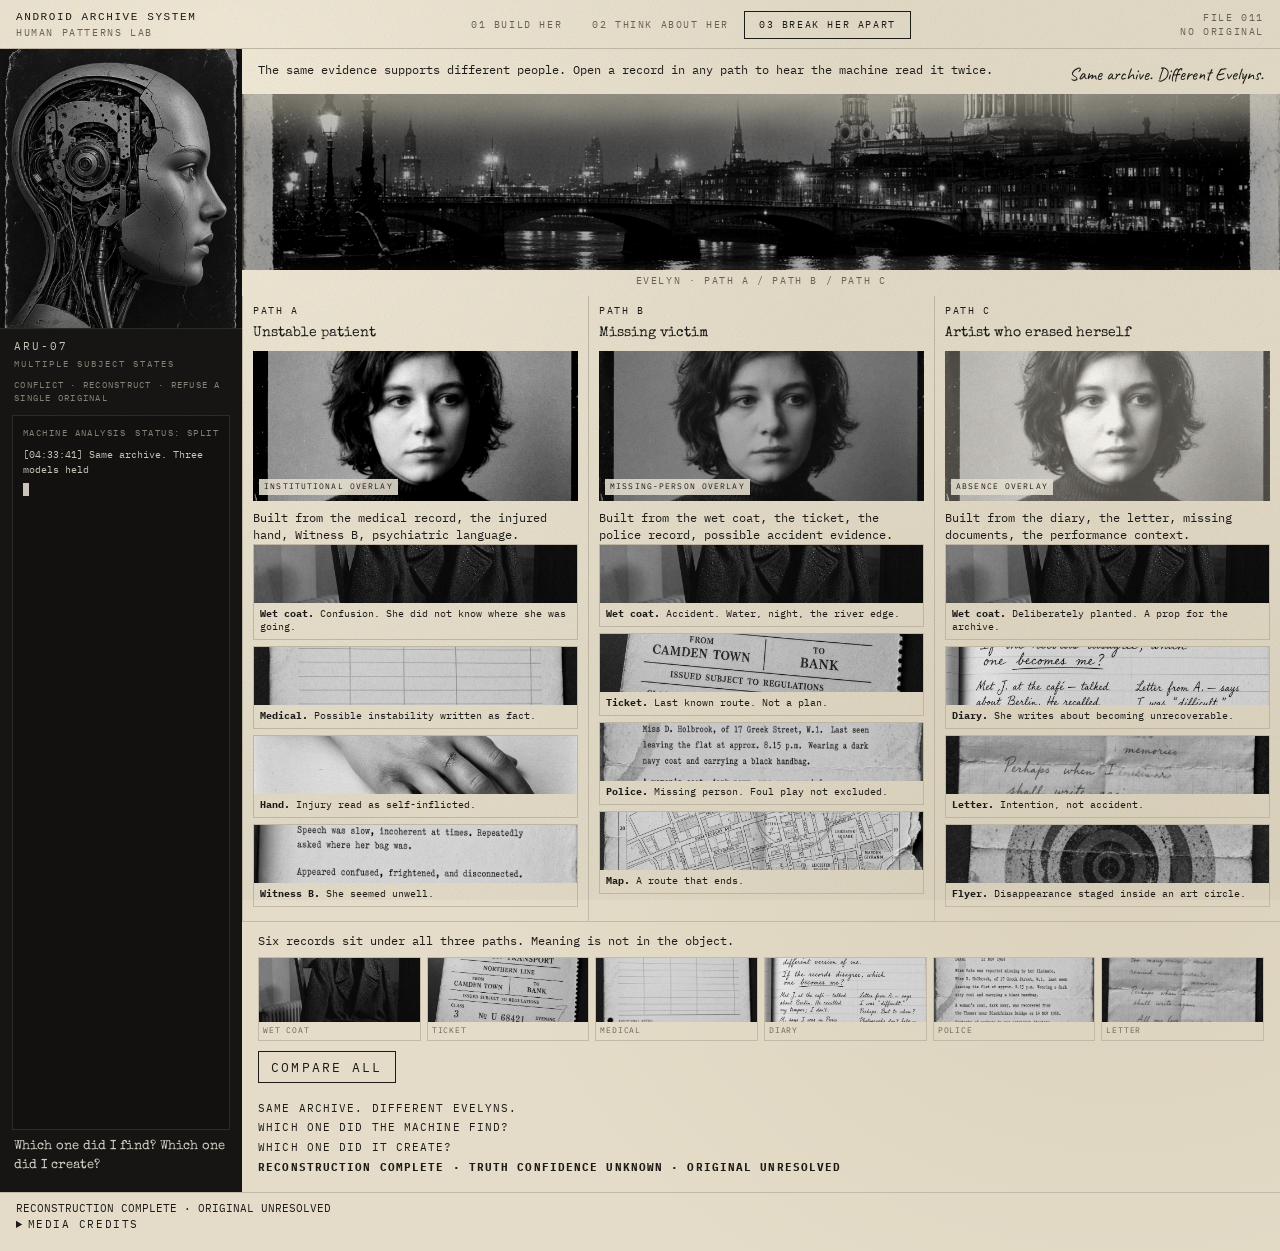
==== commit 06914bb5: "Keep the machine analysis log typing, even while it waits. The panel under ARU-07 should feel like i" ====
--- a/no-original.html
+++ b/no-original.html
@@ -7,7 +7,7 @@
   <link rel="preconnect" href="https://fonts.googleapis.com">
   <link rel="preconnect" href="https://fonts.gstatic.com" crossorigin>
   <link href="https://fonts.googleapis.com/css2?family=Caveat:wght@500&family=IBM+Plex+Mono:wght@400;500&family=Special+Elite&display=swap" rel="stylesheet">
-  <link rel="stylesheet" href="css/style.css?v=13">
+  <link rel="stylesheet" href="css/style.css?v=14">
 </head>
 <body class="page-none">
   <a class="skip" href="#main">Skip to reconstructions</a>
@@ -33,9 +33,7 @@
       <p class="machine-fn">Conflict · Reconstruct · Refuse a single original</p>
       <section class="cog" aria-live="polite">
         <p class="cog-head"><span>Machine analysis</span><span data-status>Status: split</span></p>
-        <p class="cog-log" data-cog>Same archive.
-Three coherent Evelyns.
-No single model explains all records.</p>
+        <div class="cog-log" data-cog></div>
       </section>
       <p class="cog-quote" data-voice>Which one did I find? Which one did I create?</p>
     </aside>
@@ -145,6 +143,6 @@
       </ul>
     </details>
   </footer>
-  <script src="js/script.js?v=13"></script>
+  <script src="js/script.js?v=14"></script>
 </body>
 </html>
--- a/css/style.css
+++ b/css/style.css
@@ -245,7 +245,25 @@
   line-height: 1.55;
   color: var(--machine-ink);
   min-height: 8em;
-  white-space: pre-wrap;
+  max-height: 240px;
+  overflow: auto;
+}
+
+.cog-log p {
+  margin: 0 0 0.3em;
+}
+
+.cog-log::after {
+  content: "█";
+  display: inline-block;
+  width: 0.65em;
+  animation: cog-blink 1s steps(1) infinite;
+}
+
+@keyframes cog-blink {
+  50% {
+    opacity: 0;
+  }
 }
 
 .cog-note {
@@ -1136,9 +1154,11 @@
 
 @media (prefers-reduced-motion: reduce) {
   html,
-  .frag {
+  .frag,
+  .cog-log::after {
     scroll-behavior: auto;
     transition: none;
+    animation: none;
   }
 }
 
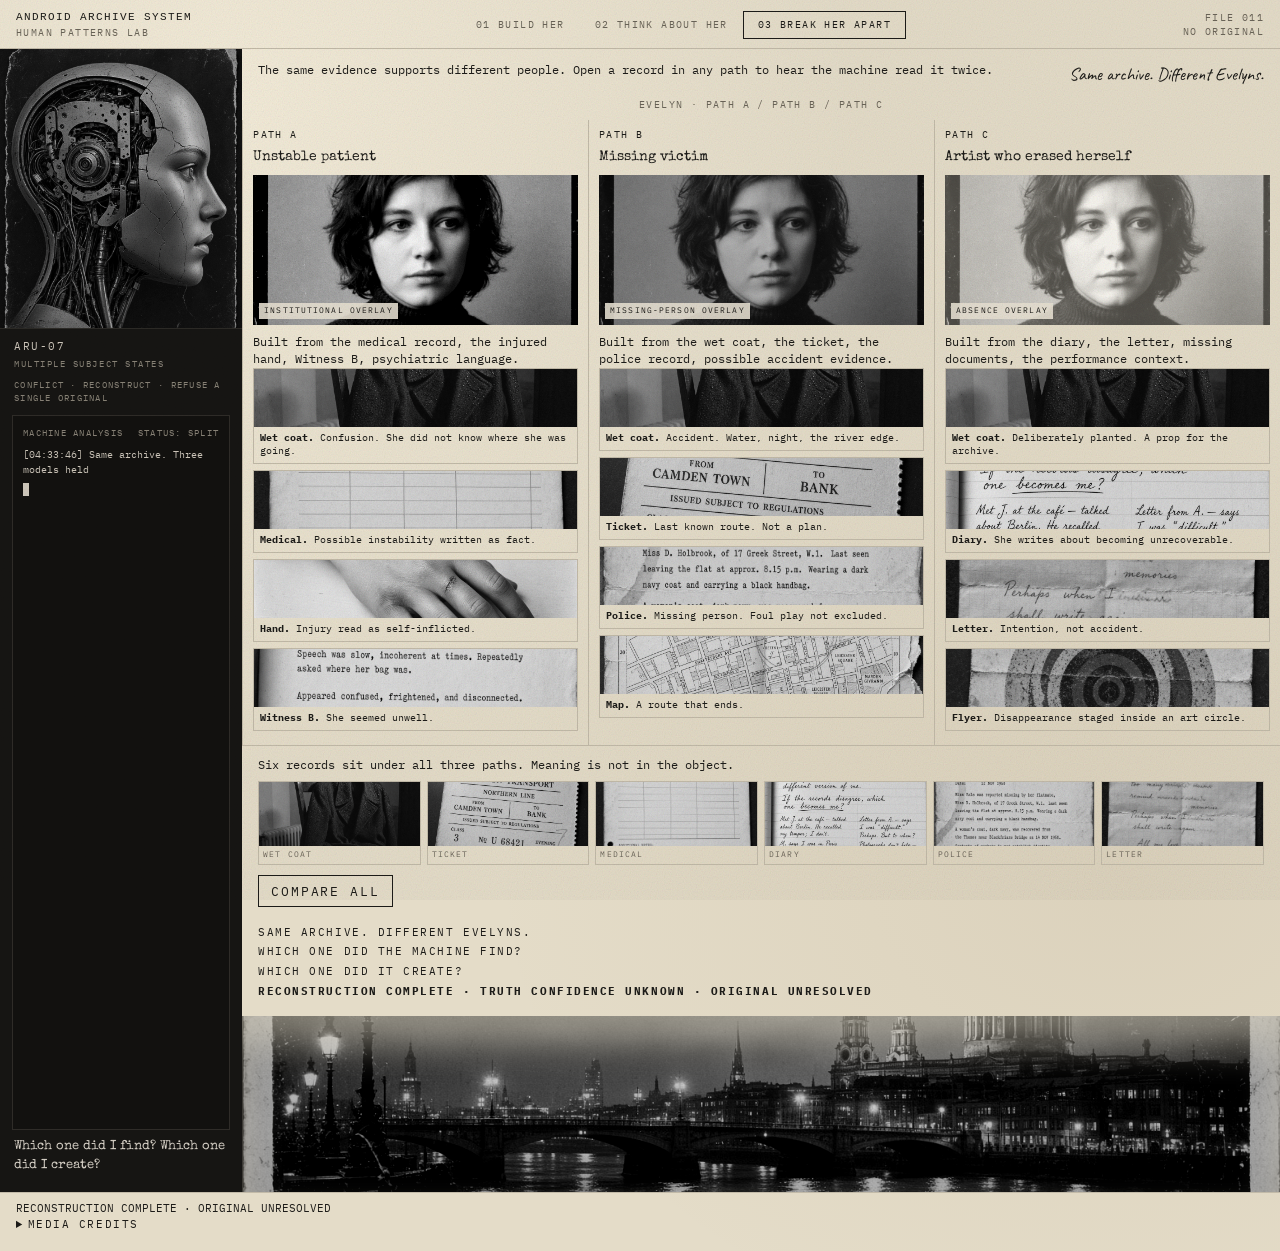
==== commit 9c87ea59: "Simplify the live CSS and JS without changing the archive interaction. Co-authored-by: Cursor <curso" ====
--- a/no-original.html
+++ b/no-original.html
@@ -7,7 +7,7 @@
   <link rel="preconnect" href="https://fonts.googleapis.com">
   <link rel="preconnect" href="https://fonts.gstatic.com" crossorigin>
   <link href="https://fonts.googleapis.com/css2?family=Caveat:wght@500&family=IBM+Plex+Mono:wght@400;500&family=Special+Elite&display=swap" rel="stylesheet">
-  <link rel="stylesheet" href="css/style.css?v=14">
+  <link rel="stylesheet" href="css/style.css?v=15">
 </head>
 <body class="page-none">
   <a class="skip" href="#main">Skip to reconstructions</a>
@@ -143,6 +143,6 @@
       </ul>
     </details>
   </footer>
-  <script src="js/script.js?v=14"></script>
+  <script src="js/script.js?v=15"></script>
 </body>
 </html>
--- a/css/style.css
+++ b/css/style.css
@@ -1,4 +1,5 @@
-/* CASE 11 — analog archive × machine cognition. */
+/* CASE 11 — analog archive × machine cognition.
+   Grids stay different: .board / .board-think / .board-break */
 
 :root {
   --bg: #e7e0d2;
@@ -14,38 +15,24 @@
   --hand: "Caveat", "Segoe Script", cursive;
 }
 
-*,
-*::before,
-*::after {
-  box-sizing: border-box;
-}
-
-html {
-  scroll-behavior: smooth;
-}
+*, *::before, *::after { box-sizing: border-box; }
+
+html { scroll-behavior: smooth; }
 
 body {
   margin: 0;
   min-height: 100vh;
-  background: var(--bg);
+  background:
+    radial-gradient(ellipse at 18% 8%, rgba(255, 248, 230, 0.55), transparent 42%),
+    radial-gradient(ellipse at 88% 70%, rgba(120, 90, 50, 0.08), transparent 40%),
+    #e4dcc8;
   color: var(--ink);
   font-family: var(--sys);
   font-size: 12px;
   line-height: 1.45;
 }
 
-.page-archive,
-.page-recon,
-.page-none {
-  background:
-    radial-gradient(ellipse at 18% 8%, rgba(255, 248, 230, 0.55), transparent 42%),
-    radial-gradient(ellipse at 88% 70%, rgba(120, 90, 50, 0.08), transparent 40%),
-    #e4dcc8;
-}
-
-.page-archive::before,
-.page-recon::before,
-.page-none::before {
+body::before {
   content: "";
   position: fixed;
   inset: 0;
@@ -56,34 +43,10 @@
   background-image: url("data:image/svg+xml;utf8,<svg xmlns='http://www.w3.org/2000/svg' width='140' height='140'><filter id='n'><feTurbulence type='fractalNoise' baseFrequency='0.85' numOctaves='2' stitchTiles='stitch'/></filter><rect width='100%' height='100%' filter='url(%23n)' opacity='0.55'/></svg>");
 }
 
-img {
-  max-width: 100%;
-  display: block;
-}
-
-a {
-  color: inherit;
-  text-decoration: none;
-}
-
-a:hover {
-  text-decoration: underline;
-  text-underline-offset: 0.2em;
-}
-
-h1,
-h2,
-h3,
-p,
-ol,
-ul,
-figure,
-blockquote,
-dl,
-dt,
-dd {
-  margin: 0;
-}
+img { max-width: 100%; display: block; }
+a { color: inherit; text-decoration: none; }
+a:hover { text-decoration: underline; text-underline-offset: 0.2em; }
+h1, h2, h3, p, ol, ul, figure, blockquote, dl, dt, dd { margin: 0; }
 
 button {
   font-family: inherit;
@@ -95,28 +58,21 @@
   text-align: left;
 }
 
-.skip {
-  position: absolute;
-  left: -999px;
-}
-
-.skip:focus {
-  left: 8px;
-  top: 8px;
-  z-index: 50;
-  background: var(--bg);
-  padding: 6px;
-}
-
-.visually-hidden {
-  position: absolute;
-  width: 1px;
-  height: 1px;
-  overflow: hidden;
-  clip: rect(0 0 0 0);
-}
-
-/* Top bar — file header */
+.skip { position: absolute; left: -999px; }
+.skip:focus { left: 8px; top: 8px; z-index: 50; background: var(--bg); padding: 6px; }
+
+.caps,
+.mast, .machine-id, .machine-fn, .cog-head, .stage-head h1,
+.frag .cap, .frag .meta, .subject h2, .subject-pct, .layers,
+.sheet, .inspect-status, .inspect-panel h2, .inspect-close,
+.well h2, .hyps-wrap h2, .hyp, .fork, .path h2, .path .face figcaption,
+.share-strip figcaption, .compare, .overlap .lab, .break-final,
+.site-footer summary, .continue {
+  letter-spacing: 0.14em;
+  text-transform: uppercase;
+}
+
+/* Header */
 .mast {
   display: grid;
   grid-template-columns: minmax(180px, 0.7fr) minmax(0, 1.6fr) minmax(140px, 0.5fr);
@@ -125,56 +81,36 @@
   padding: 10px 16px 8px;
   border-bottom: 1px solid var(--line);
   font-size: 10px;
-  letter-spacing: 0.16em;
-  text-transform: uppercase;
   color: var(--dim);
 }
 
-.mast strong {
-  display: block;
-  color: var(--ink);
-  font-weight: 500;
-  font-size: 11px;
-}
-
-.storyline {
-  list-style: none;
-  display: flex;
-  justify-content: center;
-  gap: 0;
-  padding: 0;
-}
-
-.storyline a {
-  display: block;
-  padding: 6px 14px;
-  border: 1px solid transparent;
-}
-
-.storyline a[aria-current="step"] {
-  color: var(--ink);
-  border-color: var(--ink);
-  text-decoration: none;
-}
-
-.storyline .is-ahead a {
-  opacity: 0.45;
-}
-
-.mast-file {
-  text-align: right;
-}
-
-/* PAGE 1 — machine | fragments | subject */
-.board {
-  display: grid;
-  grid-template-columns: minmax(250px, 0.82fr) minmax(0, 1.35fr) minmax(250px, 0.88fr);
-  grid-template-rows: minmax(620px, 1fr) auto;
+.mast strong { display: block; color: var(--ink); font-weight: 500; font-size: 11px; }
+.mast-file { text-align: right; }
+
+.storyline { list-style: none; display: flex; justify-content: center; padding: 0; }
+.storyline a { display: block; padding: 6px 14px; border: 1px solid transparent; }
+.storyline a[aria-current="step"] { color: var(--ink); border-color: var(--ink); text-decoration: none; }
+.storyline .is-ahead a { opacity: 0.45; }
+
+/* PAGE 1 grid */
+.board, .board-think, .board-break {
   min-height: calc(100vh - 52px);
   position: relative;
   z-index: 1;
 }
 
+.board {
+  display: grid;
+  grid-template-columns: minmax(250px, 0.82fr) minmax(0, 1.35fr) minmax(250px, 0.88fr);
+  grid-template-rows: minmax(620px, 1fr) auto;
+}
+
+.board .machine { grid-column: 1; grid-row: 1 / -1; }
+.board .stage { grid-column: 2; grid-row: 1; }
+.board .subject { grid-column: 3; grid-row: 1; }
+.board .city { grid-column: 2 / -1; grid-row: 2; }
+
+/* Machine */
 .machine {
   background: var(--machine);
   color: var(--machine-ink);
@@ -184,13 +120,7 @@
   min-height: 100%;
 }
 
-.machine figure {
-  margin: 0;
-  overflow: hidden;
-  max-height: 280px;
-  border-bottom: 1px solid #2c2a26;
-}
-
+.machine figure { margin: 0; overflow: hidden; max-height: 280px; border-bottom: 1px solid #2c2a26; }
 .machine figure img {
   width: 100%;
   height: 280px;
@@ -198,28 +128,11 @@
   object-position: 40% 20%;
   filter: grayscale(1) contrast(1.05);
 }
-
-.machine-id {
-  padding: 10px 14px 8px;
-  letter-spacing: 0.18em;
-  text-transform: uppercase;
-  font-size: 11px;
-}
-
-.machine-id span {
-  display: block;
-  color: var(--machine-dim);
-  font-size: 9px;
-  margin-top: 2px;
-}
-
-.machine-fn {
-  padding: 0 14px 10px;
-  font-size: 9px;
-  letter-spacing: 0.14em;
-  text-transform: uppercase;
-  color: var(--machine-dim);
-}
+.machine.is-live figure img { filter: grayscale(1) contrast(1.12) brightness(1.04); }
+
+.machine-id { padding: 10px 14px 8px; font-size: 11px; }
+.machine-id span { display: block; color: var(--machine-dim); font-size: 9px; margin-top: 2px; }
+.machine-fn { padding: 0 14px 10px; font-size: 9px; color: var(--machine-dim); }
 
 .cog {
   margin: 0 12px;
@@ -234,8 +147,6 @@
   display: flex;
   justify-content: space-between;
   font-size: 9px;
-  letter-spacing: 0.16em;
-  text-transform: uppercase;
   color: var(--machine-dim);
   margin-bottom: 8px;
 }
@@ -243,16 +154,12 @@
 .cog-log {
   font-size: 10px;
   line-height: 1.55;
-  color: var(--machine-ink);
   min-height: 8em;
   max-height: 240px;
   overflow: auto;
 }
 
-.cog-log p {
-  margin: 0 0 0.3em;
-}
-
+.cog-log p { margin: 0 0 0.3em; }
 .cog-log::after {
   content: "█";
   display: inline-block;
@@ -260,30 +167,12 @@
   animation: cog-blink 1s steps(1) infinite;
 }
 
-@keyframes cog-blink {
-  50% {
-    opacity: 0;
-  }
-}
-
-.cog-note {
-  margin: 10px 14px 0;
-  font-size: 11px;
-  color: var(--machine-dim);
-}
-
-.cog-quote {
-  margin: 8px 14px 0;
-  font-family: var(--type);
-  font-size: 13px;
-  color: #d4cec4;
-}
-
-.machine.is-live figure img {
-  filter: grayscale(1) contrast(1.12) brightness(1.04);
-}
-
-/* Center archive */
+@keyframes cog-blink { 50% { opacity: 0; } }
+
+.cog-note { margin: 10px 14px 0; font-size: 11px; color: var(--machine-dim); }
+.cog-quote { margin: 8px 14px 0; font-family: var(--type); font-size: 13px; color: #d4cec4; }
+
+/* Archive board */
 .stage {
   position: relative;
   padding: 16px 18px 14px;
@@ -305,19 +194,10 @@
   transform-origin: left top;
 }
 
-.stage-head {
-  display: flex;
-  justify-content: space-between;
-  align-items: flex-start;
-  gap: 12px;
-  margin-bottom: 10px;
-}
-
+.stage-head { display: flex; justify-content: space-between; gap: 12px; margin-bottom: 10px; }
 .stage-head h1 {
   font-size: 11px;
   font-weight: 500;
-  letter-spacing: 0.18em;
-  text-transform: uppercase;
   padding: 4px 8px;
   background: #f4ecdc;
   box-shadow: 1px 1px 0 rgba(28, 27, 24, 0.12);
@@ -340,13 +220,10 @@
   gap: 10px 8px;
   padding: 10px 8px 12px;
   background: #f3ead8;
-  box-shadow:
-    0 0 0 1px rgba(90, 80, 60, 0.18),
-    3px 4px 0 rgba(28, 27, 24, 0.06);
+  box-shadow: 0 0 0 1px rgba(90, 80, 60, 0.18), 3px 4px 0 rgba(28, 27, 24, 0.06);
 }
 
 .frag {
-  border: 0;
   background: #f7f1e4;
   position: relative;
   overflow: hidden;
@@ -375,74 +252,27 @@
   right: 6px;
   bottom: 24px;
   font-size: 8px;
-  letter-spacing: 0.08em;
-  text-transform: uppercase;
   background: rgba(247, 241, 228, 0.94);
   padding: 2px 4px;
 }
 
-.frag:hover .meta {
-  display: block;
-}
-
-.frag .cap {
-  display: block;
-  padding: 5px 2px 6px;
-  font-size: 9px;
-  letter-spacing: 0.12em;
-  text-transform: uppercase;
-  color: var(--dim);
-}
-
-.frag.is-read {
-  outline: 1px solid var(--ink);
-}
-
-.frag.is-open {
-  outline: 1px solid var(--alert);
-}
+.frag:hover .meta { display: block; }
+.frag .cap { display: block; padding: 5px 2px 6px; font-size: 9px; color: var(--dim); }
+.frag.is-read { outline: 1px solid var(--ink); }
+.frag.is-open { outline: 1px solid var(--alert); }
 
 .stage-quote {
   margin-top: 14px;
   padding: 10px 14px;
   width: 88%;
   background: #f4ead4;
-  border: 0;
   font-family: var(--type);
   font-size: 14px;
   transform: rotate(-0.8deg);
   box-shadow: 1px 2px 0 rgba(28, 27, 24, 0.1);
 }
 
-.stage-quote::before {
-  content: "";
-  position: absolute;
-  /* tape */
-}
-
-.board .machine {
-  grid-column: 1;
-  grid-row: 1 / -1;
-}
-
-.board .stage {
-  grid-column: 2;
-  grid-row: 1;
-}
-
-.board .subject {
-  grid-column: 3;
-  grid-row: 1;
-}
-
-.city {
-  grid-column: 2 / -1;
-  grid-row: 2;
-  height: 176px;
-  overflow: hidden;
-  position: relative;
-}
-
+.city { height: 176px; overflow: hidden; position: relative; }
 .city::after {
   content: "";
   position: absolute;
@@ -451,7 +281,6 @@
   pointer-events: none;
   box-shadow: inset 0 28px 36px rgba(228, 220, 200, 0.55);
 }
-
 .city img {
   width: 100%;
   height: 176px;
@@ -460,43 +289,13 @@
   filter: grayscale(1) contrast(1.2) brightness(0.82);
 }
 
-/* Right — subject model */
-.subject {
-  padding: 14px 14px 16px;
-}
-
-.subject h2 {
-  font-size: 11px;
-  font-weight: 500;
-  letter-spacing: 0.18em;
-  text-transform: uppercase;
-}
-
-.subject-pct {
-  margin: 8px 0 6px;
-  font-size: 10px;
-  letter-spacing: 0.14em;
-  text-transform: uppercase;
-}
-
-.subject-pct strong {
-  font-size: 22px;
-  font-weight: 400;
-  display: block;
-}
-
-.bar {
-  height: 4px;
-  background: var(--line);
-  margin-bottom: 10px;
-}
-
-.bar > span {
-  display: block;
-  height: 100%;
-  background: var(--ink);
-  width: 8%;
-}
+/* Subject */
+.subject { padding: 14px; }
+.subject h2 { font-size: 11px; font-weight: 500; }
+.subject-pct { margin: 8px 0 6px; font-size: 10px; }
+.subject-pct strong { font-size: 22px; font-weight: 400; display: block; }
+.bar { height: 4px; background: var(--line); margin-bottom: 10px; }
+.bar > span { display: block; height: 100%; background: var(--ink); width: 8%; }
 
 .subject-face {
   position: relative;
@@ -517,89 +316,23 @@
   filter: grayscale(1);
 }
 
-.subject-face .base {
-  opacity: 0.62;
-  filter: grayscale(1) contrast(1.05) blur(1.6px);
-}
-
-.subject-face .base-b {
-  display: none;
-}
-
-.subject-face .eye {
-  display: none;
-}
-
-.subject-face .scrap {
-  mix-blend-mode: multiply;
-  opacity: 0.55;
-}
-
-.subject-face .scrap-a {
-  width: 46%;
-  height: 48%;
-  left: auto;
-  right: -6%;
-  top: 6%;
-}
-
-.subject-face .scrap-b {
-  width: 40%;
-  height: 34%;
-  top: auto;
-  bottom: -4%;
-  left: auto;
-  right: 0;
-  opacity: 0.42;
-}
-
-.subject-face .scrap-c {
-  width: 28%;
-  height: 22%;
-  left: auto;
-  right: 10%;
-  top: 38%;
-  opacity: 0.35;
-}
-
-.subject[data-clarity="0"] .base {
-  opacity: 0.5;
-  filter: grayscale(1) contrast(1.08) blur(2.2px);
-}
-
-.subject[data-clarity="1"] .base {
-  opacity: 0.72;
-  filter: grayscale(1) blur(1px);
-}
-
-.subject[data-clarity="2"] .base {
-  opacity: 0.86;
-  filter: grayscale(1) blur(0.4px);
-}
-
+.subject-face .base { opacity: 0.62; filter: grayscale(1) contrast(1.05) blur(1.6px); }
+.subject-face .base-b { display: none; }
+.subject-face .scrap { mix-blend-mode: multiply; opacity: 0.55; }
+.subject-face .scrap-a { width: 46%; height: 48%; left: auto; right: -6%; top: 6%; }
+.subject-face .scrap-b { width: 40%; height: 34%; top: auto; bottom: -4%; left: auto; right: 0; opacity: 0.42; }
+.subject-face .scrap-c { width: 28%; height: 22%; left: auto; right: 10%; top: 38%; opacity: 0.35; }
+
+.subject[data-clarity="0"] .base { opacity: 0.5; filter: grayscale(1) contrast(1.08) blur(2.2px); }
+.subject[data-clarity="1"] .base { opacity: 0.72; filter: grayscale(1) blur(1px); }
+.subject[data-clarity="2"] .base { opacity: 0.86; filter: grayscale(1) blur(0.4px); }
 .subject[data-clarity="2"] .scrap,
-.subject[data-clarity="3"] .scrap {
-  opacity: 0.28;
-}
-
-.subject[data-clarity="3"] .base {
-  opacity: 0.94;
-  filter: grayscale(1) blur(0);
-}
-
-.subject[data-clarity="4"] .base {
-  opacity: 1;
-  filter: grayscale(1) blur(0);
-}
-
-.subject[data-clarity="4"] .scrap {
-  opacity: 0.16;
-}
-
-.subject.is-conflict .base {
-  clip-path: polygon(0 0, 58% 0, 42% 100%, 0 100%);
-}
-
+.subject[data-clarity="3"] .scrap { opacity: 0.28; }
+.subject[data-clarity="3"] .base { opacity: 0.94; filter: grayscale(1); }
+.subject[data-clarity="4"] .base { opacity: 1; filter: grayscale(1); }
+.subject[data-clarity="4"] .scrap { opacity: 0.16; }
+
+.subject.is-conflict .base { clip-path: polygon(0 0, 58% 0, 42% 100%, 0 100%); }
 .subject.is-conflict .base-b {
   display: block;
   clip-path: polygon(58% 0, 100% 0, 100% 100%, 42% 100%);
@@ -608,71 +341,24 @@
   filter: grayscale(1) contrast(1.3);
 }
 
-.layers {
-  display: flex;
-  flex-wrap: wrap;
-  gap: 8px 12px;
-  margin: 0 0 10px;
-  font-size: 9px;
-  letter-spacing: 0.12em;
-  text-transform: uppercase;
-  color: var(--dim);
-}
-
-.layers label {
-  display: flex;
-  gap: 4px;
-  align-items: center;
-}
-
-.layers input:disabled + span {
-  opacity: 0.35;
-}
-
-.subject.layer-off-VISUAL .base,
-.subject.layer-off-VISUAL .eye {
-  opacity: 0.08;
-}
-
-.subject.layer-off-SELF .scrap-c {
-  display: none;
-}
-
-.subject.layer-off-INSTITUTION .scrap-b {
-  display: none;
-}
-
-.subject.layer-off-WITNESS .scrap-a {
-  display: none;
-}
-
-.sheet {
-  font-size: 10px;
-  letter-spacing: 0.12em;
-  text-transform: uppercase;
-}
-
-.sheet div {
-  display: grid;
-  grid-template-columns: 92px 1fr;
-  gap: 4px;
-  border-top: 1px solid var(--line);
-  padding: 4px 0;
-}
-
-.sheet dt {
-  color: var(--dim);
-}
-
-.subject-hand {
-  margin-top: 12px;
-  font-family: var(--hand);
-  font-size: 18px;
-  text-transform: none;
-  letter-spacing: 0.01em;
-}
-
-/* Viewer stays inside the center so machine + model remain visible */
+.subject.model--crisis .base { filter: grayscale(1) contrast(1.35); }
+.subject.model--erasure .base { opacity: 0.32; filter: grayscale(1) brightness(1.25); }
+.subject.model--institution .base { width: 52%; height: 52%; left: 6%; top: 24%; }
+
+.layers { display: flex; flex-wrap: wrap; gap: 8px 12px; margin: 0 0 10px; font-size: 9px; color: var(--dim); }
+.layers label { display: flex; gap: 4px; align-items: center; }
+.layers input:disabled + span { opacity: 0.35; }
+.subject.layer-off-VISUAL .base { opacity: 0.08; }
+.subject.layer-off-SELF .scrap-c,
+.subject.layer-off-INSTITUTION .scrap-b,
+.subject.layer-off-WITNESS .scrap-a { display: none; }
+
+.sheet { font-size: 10px; }
+.sheet div { display: grid; grid-template-columns: 92px 1fr; gap: 4px; border-top: 1px solid var(--line); padding: 4px 0; }
+.sheet dt { color: var(--dim); }
+.subject-hand { margin-top: 12px; font-family: var(--hand); font-size: 18px; text-transform: none; letter-spacing: 0.01em; }
+
+/* Lightbox (stays in the center column) */
 .inspect {
   position: absolute;
   inset: 8px;
@@ -683,55 +369,13 @@
   border: 1px solid var(--ink);
 }
 
-.inspect[hidden] {
-  display: none;
-}
-
-.inspect-img {
-  display: flex;
-  align-items: center;
-  justify-content: center;
-  padding: 12px;
-}
-
-.inspect-img img {
-  max-height: 70vh;
-  max-width: 100%;
-  object-fit: contain;
-  filter: grayscale(1);
-  border: 1px solid var(--line);
-}
-
-.inspect-panel {
-  border-left: 1px solid var(--ink);
-  padding: 12px;
-  overflow: auto;
-}
-
-.inspect-status {
-  letter-spacing: 0.14em;
-  text-transform: uppercase;
-  font-size: 9px;
-  min-height: 1.3em;
-  margin-bottom: 10px;
-}
-
-.inspect-panel h2 {
-  font-size: 9px;
-  font-weight: 400;
-  letter-spacing: 0.16em;
-  text-transform: uppercase;
-  color: var(--dim);
-  margin: 10px 0 4px;
-}
-
-.inspect-close {
-  margin-top: 12px;
-  letter-spacing: 0.14em;
-  text-transform: uppercase;
-  border-bottom: 1px solid var(--ink);
-  padding-bottom: 2px;
-}
+.inspect[hidden] { display: none; }
+.inspect-img { display: flex; align-items: center; justify-content: center; padding: 12px; }
+.inspect-img img { max-height: 70vh; max-width: 100%; object-fit: contain; filter: grayscale(1); border: 1px solid var(--line); }
+.inspect-panel { border-left: 1px solid var(--ink); padding: 12px; overflow: auto; }
+.inspect-status { font-size: 9px; min-height: 1.3em; margin-bottom: 10px; }
+.inspect-panel h2 { font-size: 9px; font-weight: 400; color: var(--dim); margin: 10px 0 4px; }
+.inspect-close { margin-top: 12px; border-bottom: 1px solid var(--ink); padding-bottom: 2px; }
 
 .page-none > .inspect {
   position: fixed;
@@ -740,37 +384,21 @@
   right: 12px;
   bottom: 12px;
   inset: auto;
-  z-index: 12;
-}
-
-/* PAGE 2 — asymmetrical: machine | relation well | subject */
+}
+
+/* PAGE 2 grid */
 .board-think {
   display: grid;
   grid-template-columns: minmax(230px, 0.7fr) minmax(0, 1.55fr) minmax(240px, 0.82fr);
   grid-template-rows: minmax(0, 1fr) auto;
-  min-height: calc(100vh - 52px);
-  position: relative;
-  z-index: 1;
-}
-
-.board-think .machine {
-  grid-row: 1 / -1;
-}
-
-.board-think .city {
-  grid-column: 2 / -1;
-  grid-row: 2;
-}
-
-.board-think .subject {
-  grid-column: 3;
-  grid-row: 1;
-  border-left: 1px solid var(--line);
-}
+}
+
+.board-think .machine { grid-row: 1 / -1; }
+.board-think .relate { grid-column: 2; grid-row: 1; }
+.board-think .subject { grid-column: 3; grid-row: 1; border-left: 1px solid var(--line); }
+.board-think .city { grid-column: 2 / -1; grid-row: 2; }
 
 .relate {
-  grid-column: 2;
-  grid-row: 1;
   display: grid;
   grid-template-columns: repeat(6, minmax(0, 1fr));
   grid-template-rows: auto auto 1fr auto;
@@ -779,7 +407,7 @@
   position: relative;
 }
 
-.relate > .links {
+.links {
   position: absolute;
   inset: 0;
   z-index: 3;
@@ -788,307 +416,82 @@
   pointer-events: none;
 }
 
-.relate-lead {
-  grid-column: 1 / -1;
-  font-size: 11px;
-  color: var(--dim);
-}
-
-.relate-lead strong {
-  color: var(--ink);
-  font-weight: 400;
-}
-
-.evidence {
-  grid-column: 1 / -1;
-  display: grid;
-  grid-template-columns: repeat(6, minmax(0, 1fr));
-  gap: 6px;
-}
-
-.evidence .frag img {
-  height: 64px;
-}
-
-.well {
-  grid-column: 1 / 5;
-  grid-row: 3;
-  position: relative;
-  border: 1px solid var(--ink);
-  padding: 10px;
-  min-height: 280px;
-}
-
-.well h2,
-.hyps-wrap h2 {
-  font-size: 10px;
-  font-weight: 400;
-  letter-spacing: 0.14em;
-  text-transform: uppercase;
-  margin-bottom: 8px;
-}
-
-.pins {
-  position: relative;
-  z-index: 2;
-  display: grid;
-  grid-template-columns: repeat(3, minmax(0, 1fr));
-  gap: 8px;
-}
-
-.pin {
-  border: 1px dashed var(--line);
-  min-height: 96px;
-  padding: 6px;
-}
-
-.pin.is-on {
-  border-style: solid;
-  border-color: var(--ink);
-}
-
-.pin img {
-  width: 100%;
-  height: 64px;
-  object-fit: cover;
-  filter: grayscale(1);
-}
-
-.links {
-  position: absolute;
-  inset: 0;
-  z-index: 1;
-  width: 100%;
-  height: 100%;
-  pointer-events: none;
-}
-
-.hyps-wrap {
-  grid-column: 5 / 7;
-  grid-row: 3;
-  border: 1px solid var(--line);
-  padding: 10px;
-}
-
-.hyp {
-  margin: 0 0 8px;
-  padding: 6px 0;
-  border-top: 1px solid var(--line);
-  letter-spacing: 0.1em;
-  text-transform: uppercase;
-  font-size: 11px;
-}
-
-.hyp small {
-  display: block;
-  color: var(--dim);
-  font-size: 10px;
-  margin-top: 2px;
-}
-
-.hyp.is-revised {
-  color: var(--alert);
-}
-
-.relate-note {
-  grid-column: 1 / -1;
-  font-size: 10px;
-  color: var(--dim);
-}
-
-.subject.model--crisis .base {
-  filter: grayscale(1) contrast(1.35);
-}
-
-.subject.model--erasure .base {
-  opacity: 0.32;
-  filter: grayscale(1) brightness(1.25);
-}
-
-.subject.model--institution .base {
-  width: 52%;
-  height: 52%;
-  left: 6%;
-  top: 24%;
-}
-
-/* PAGE 3 — machine + three branching reconstructions */
+.relate-lead { grid-column: 1 / -1; font-size: 11px; color: var(--dim); }
+.relate-lead strong { color: var(--ink); font-weight: 400; }
+.relate-note { grid-column: 1 / -1; font-size: 10px; color: var(--dim); }
+
+.evidence { grid-column: 1 / -1; display: grid; grid-template-columns: repeat(6, minmax(0, 1fr)); gap: 6px; }
+.evidence .frag img { height: 64px; }
+
+.well { grid-column: 1 / 5; grid-row: 3; position: relative; border: 1px solid var(--ink); padding: 10px; min-height: 280px; }
+.well h2, .hyps-wrap h2 { font-size: 10px; font-weight: 400; margin-bottom: 8px; }
+
+.pins { position: relative; z-index: 2; display: grid; grid-template-columns: repeat(3, minmax(0, 1fr)); gap: 8px; }
+.pin { border: 1px dashed var(--line); min-height: 96px; padding: 6px; }
+.pin.is-on { border-style: solid; border-color: var(--ink); }
+.pin img { width: 100%; height: 64px; object-fit: cover; filter: grayscale(1); }
+
+.hyps-wrap { grid-column: 5 / 7; grid-row: 3; border: 1px solid var(--line); padding: 10px; }
+.hyp { margin: 0 0 8px; padding: 6px 0; border-top: 1px solid var(--line); font-size: 11px; }
+.hyp small { display: block; color: var(--dim); font-size: 10px; margin-top: 2px; }
+.hyp.is-revised { color: var(--alert); }
+
+/* PAGE 3 grid */
 .board-break {
   display: grid;
   grid-template-columns: minmax(220px, 0.7fr) repeat(3, minmax(0, 1fr));
   grid-template-rows: auto auto 1fr auto auto auto;
-  min-height: calc(100vh - 52px);
-  gap: 0;
-  position: relative;
-  z-index: 1;
-}
-
-.board-break .machine {
-  grid-column: 1;
-  grid-row: 1 / -1;
-}
-
-.board-break .city {
-  grid-column: 2 / -1;
-}
-
-.break-lead {
-  grid-column: 2 / -1;
-  padding: 12px 16px 6px;
-  display: flex;
-  justify-content: space-between;
-  gap: 16px;
-}
-
-.break-lead .hand {
-  font-family: var(--hand);
-  font-size: 18px;
-  text-transform: none;
-}
-
-.fork {
-  grid-column: 2 / -1;
-  text-align: center;
-  letter-spacing: 0.16em;
-  text-transform: uppercase;
-  font-size: 10px;
-  padding: 4px 16px 8px;
-  color: var(--dim);
-}
-
-.path {
-  padding: 8px 10px 14px;
-  border-left: 1px solid var(--line);
-}
-
-.path h2 {
-  font-size: 10px;
-  font-weight: 400;
-  letter-spacing: 0.16em;
-  text-transform: uppercase;
-}
-
-.path .who {
-  font-family: var(--type);
-  font-size: 14px;
-  margin: 4px 0 8px;
-}
-
-.path .face {
-  position: relative;
-  margin-bottom: 8px;
-}
-
-.path .face img {
-  width: 100%;
-  height: 150px;
-  object-fit: cover;
-  filter: grayscale(1);
-}
-
+}
+
+.board-break .machine { grid-column: 1; grid-row: 1 / -1; }
+.board-break .city,
+.break-lead, .fork, .break-share, .overlap, .break-final { grid-column: 2 / -1; }
+
+.break-lead { padding: 12px 16px 6px; display: flex; justify-content: space-between; gap: 16px; }
+.break-lead .hand { font-family: var(--hand); font-size: 18px; text-transform: none; }
+.fork { text-align: center; font-size: 10px; padding: 4px 16px 8px; color: var(--dim); }
+
+.path { padding: 8px 10px 14px; border-left: 1px solid var(--line); }
+.path h2 { font-size: 10px; font-weight: 400; }
+.path .who { font-family: var(--type); font-size: 14px; margin: 4px 0 8px; }
+.path .face { position: relative; margin-bottom: 8px; }
+.path .face img { width: 100%; height: 150px; object-fit: cover; filter: grayscale(1); }
 .path .face figcaption {
   position: absolute;
   left: 6px;
   bottom: 6px;
   font-size: 8px;
-  letter-spacing: 0.14em;
-  text-transform: uppercase;
   background: rgba(231, 224, 210, 0.9);
   padding: 2px 5px;
 }
 
-.path-a .face img {
-  filter: grayscale(1) contrast(1.3);
-}
-
-.path-b .face img {
-  filter: grayscale(1) brightness(0.82);
-}
-
-.path-c .face img {
-  filter: grayscale(1) brightness(1.22);
-  opacity: 0.7;
-}
-
-.same-ev {
-  display: grid;
-  gap: 6px;
-}
-
-.same-ev button {
-  width: 100%;
-  border: 1px solid var(--line);
-}
-
-.same-ev img {
-  width: 100%;
-  height: 58px;
-  object-fit: cover;
-  filter: grayscale(1);
-}
-
-.same-ev p {
-  padding: 4px 6px 6px;
-  font-size: 10px;
-}
-
-.break-share {
-  grid-column: 2 / -1;
-  padding: 10px 16px;
-  border-top: 1px solid var(--line);
-}
-
-.share-strip {
-  display: grid;
-  grid-template-columns: repeat(6, minmax(0, 1fr));
-  gap: 6px;
-  margin-top: 8px;
-}
-
-.share-strip figure {
-  border: 1px solid var(--line);
-}
-
-.share-strip img {
-  height: 64px;
-  width: 100%;
-  object-fit: cover;
-  filter: grayscale(1);
-}
-
-.share-strip figcaption {
-  font-size: 8px;
-  letter-spacing: 0.1em;
-  text-transform: uppercase;
-  padding: 3px 4px;
-  color: var(--dim);
-}
-
-.compare {
-  display: inline-block;
-  margin-top: 10px;
-  border: 1px solid var(--ink);
-  padding: 6px 12px;
-  letter-spacing: 0.16em;
-  text-transform: uppercase;
-}
+.path-a .face img { filter: grayscale(1) contrast(1.3); }
+.path-b .face img { filter: grayscale(1) brightness(0.82); }
+.path-c .face img { filter: grayscale(1) brightness(1.22); opacity: 0.7; }
+
+.same-ev { display: grid; gap: 6px; }
+.same-ev button { width: 100%; border: 1px solid var(--line); }
+.same-ev img { width: 100%; height: 58px; object-fit: cover; filter: grayscale(1); }
+.same-ev p { padding: 4px 6px 6px; font-size: 10px; }
+
+.break-share { padding: 10px 16px; border-top: 1px solid var(--line); }
+.share-strip { display: grid; grid-template-columns: repeat(6, minmax(0, 1fr)); gap: 6px; margin-top: 8px; }
+.share-strip figure { border: 1px solid var(--line); }
+.share-strip img { height: 64px; width: 100%; object-fit: cover; filter: grayscale(1); }
+.share-strip figcaption { font-size: 8px; padding: 3px 4px; color: var(--dim); }
+
+.compare { display: inline-block; margin-top: 10px; border: 1px solid var(--ink); padding: 6px 12px; }
 
 .overlap {
   display: none;
-  grid-column: 2 / -1;
   position: relative;
   min-height: 260px;
   margin: 0 16px 12px;
   border: 1px solid var(--ink);
 }
 
-.board-break.is-compare .overlap {
-  display: block;
-}
-
-.board-break.is-compare .path {
-  display: none;
-}
+.board-break.is-compare .overlap { display: block; }
+.board-break.is-compare .path { display: none; }
 
 .overlap img {
   position: absolute;
@@ -1109,76 +512,22 @@
   display: flex;
   justify-content: space-between;
   font-size: 9px;
-  letter-spacing: 0.14em;
-  text-transform: uppercase;
-}
-
-.break-final {
-  grid-column: 2 / -1;
-  padding: 8px 16px 16px;
-  letter-spacing: 0.1em;
-  text-transform: uppercase;
-  font-size: 11px;
-}
-
-.break-final p + p {
-  margin-top: 0.35em;
-}
-
-.site-footer {
-  padding: 8px 16px 18px;
-  border-top: 1px solid var(--line);
-  font-size: 11px;
-  position: relative;
-  z-index: 1;
-}
-
-.site-footer summary {
-  cursor: pointer;
-  letter-spacing: 0.14em;
-  text-transform: uppercase;
-}
-
-.credits-list {
-  margin: 8px 0 0;
-  padding-left: 1.1em;
-  max-width: 760px;
-}
-
-.continue {
-  margin: 8px 16px 0;
-  letter-spacing: 0.12em;
-  text-transform: uppercase;
-  font-size: 10px;
-}
+}
+
+.break-final { padding: 8px 16px 16px; font-size: 11px; }
+.break-final p + p { margin-top: 0.35em; }
+
+.site-footer { padding: 8px 16px 18px; border-top: 1px solid var(--line); font-size: 11px; position: relative; z-index: 1; }
+.site-footer summary { cursor: pointer; }
+.credits-list { margin: 8px 0 0; padding-left: 1.1em; max-width: 760px; }
+.continue { margin: 8px 16px 0; font-size: 10px; }
 
 @media (prefers-reduced-motion: reduce) {
-  html,
-  .frag,
-  .cog-log::after {
-    scroll-behavior: auto;
-    transition: none;
-    animation: none;
-  }
+  html, .frag, .cog-log::after { scroll-behavior: auto; transition: none; animation: none; }
 }
 
 @media (max-width: 980px) {
-  .board,
-  .board-think,
-  .board-break,
-  .mast,
-  .frags,
-  .evidence,
-  .relate,
-  .share-strip {
-    display: block;
-  }
-
-  .machine figure img {
-    height: 200px;
-  }
-
-  .inspect {
-    grid-template-columns: 1fr;
-  }
-}
+  .board, .board-think, .board-break, .mast, .frags, .evidence, .relate, .share-strip { display: block; }
+  .machine figure img { height: 200px; }
+  .inspect { grid-template-columns: 1fr; }
+}
